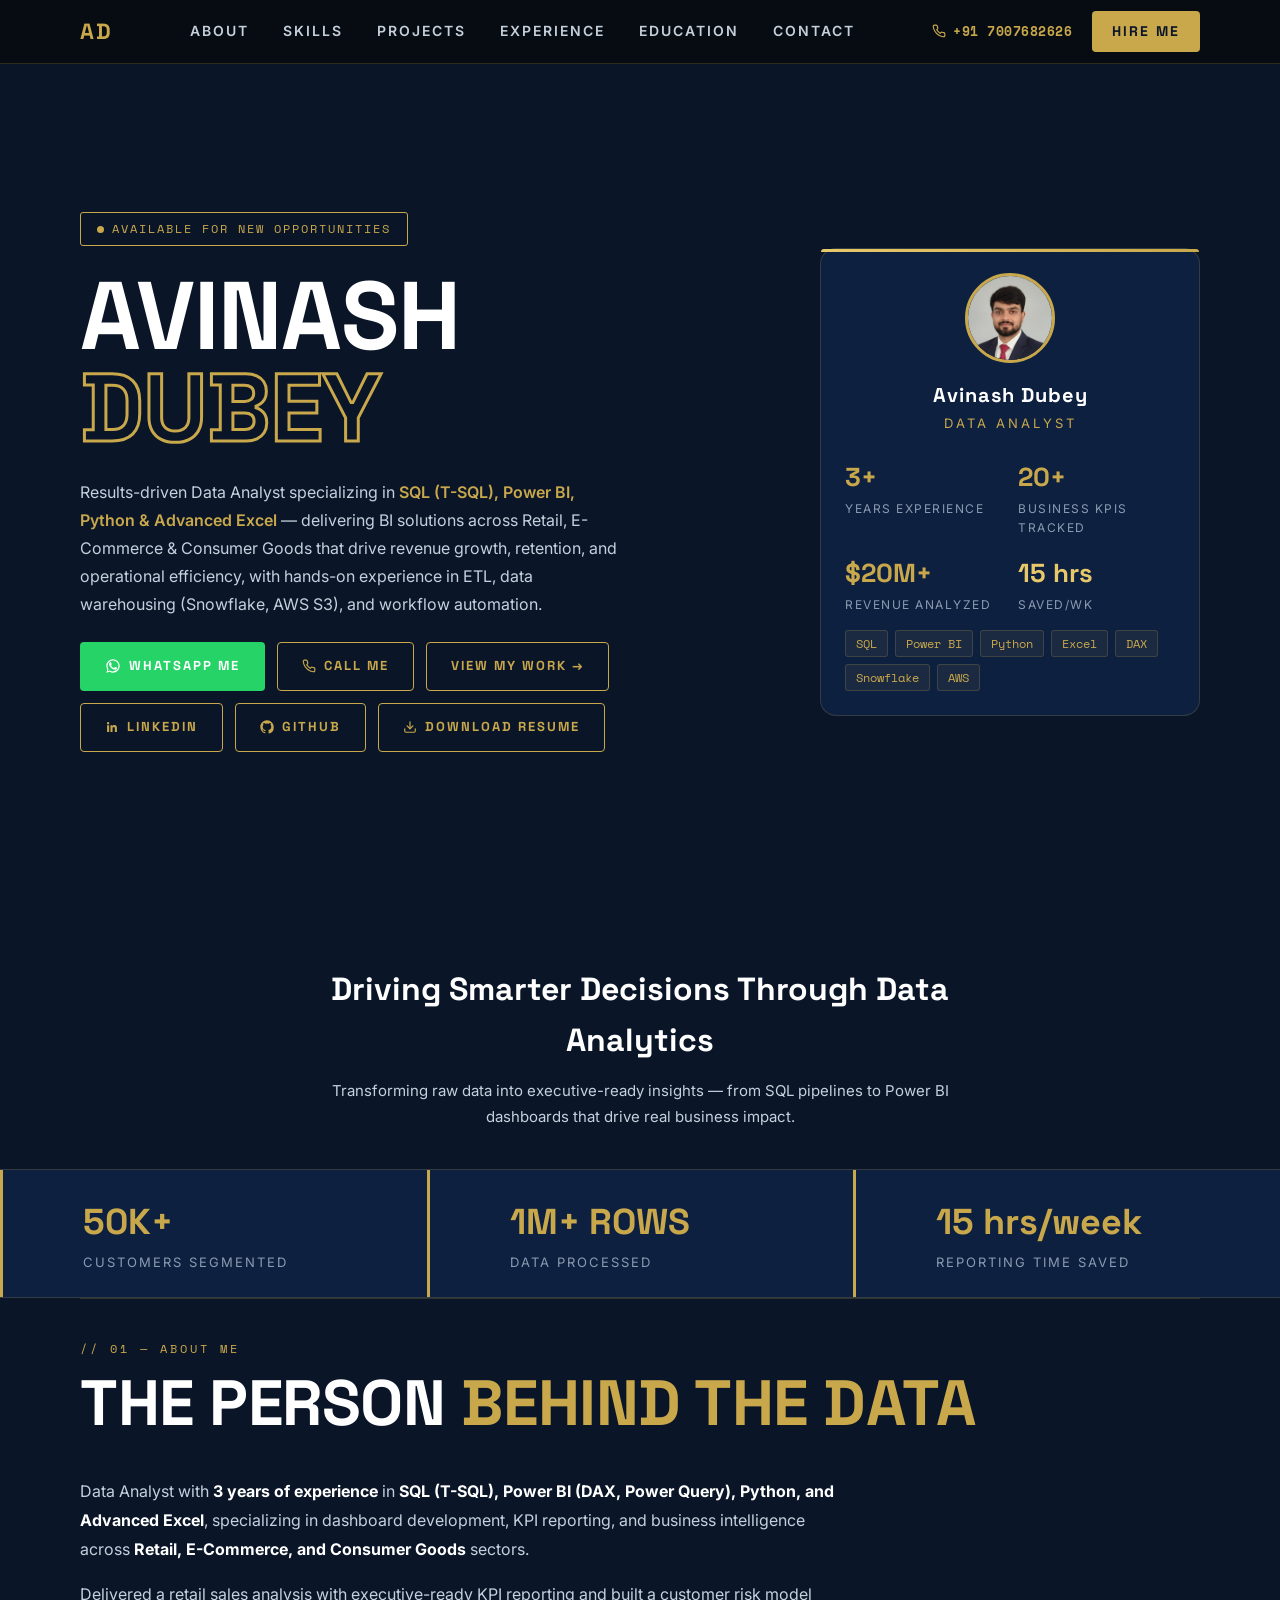
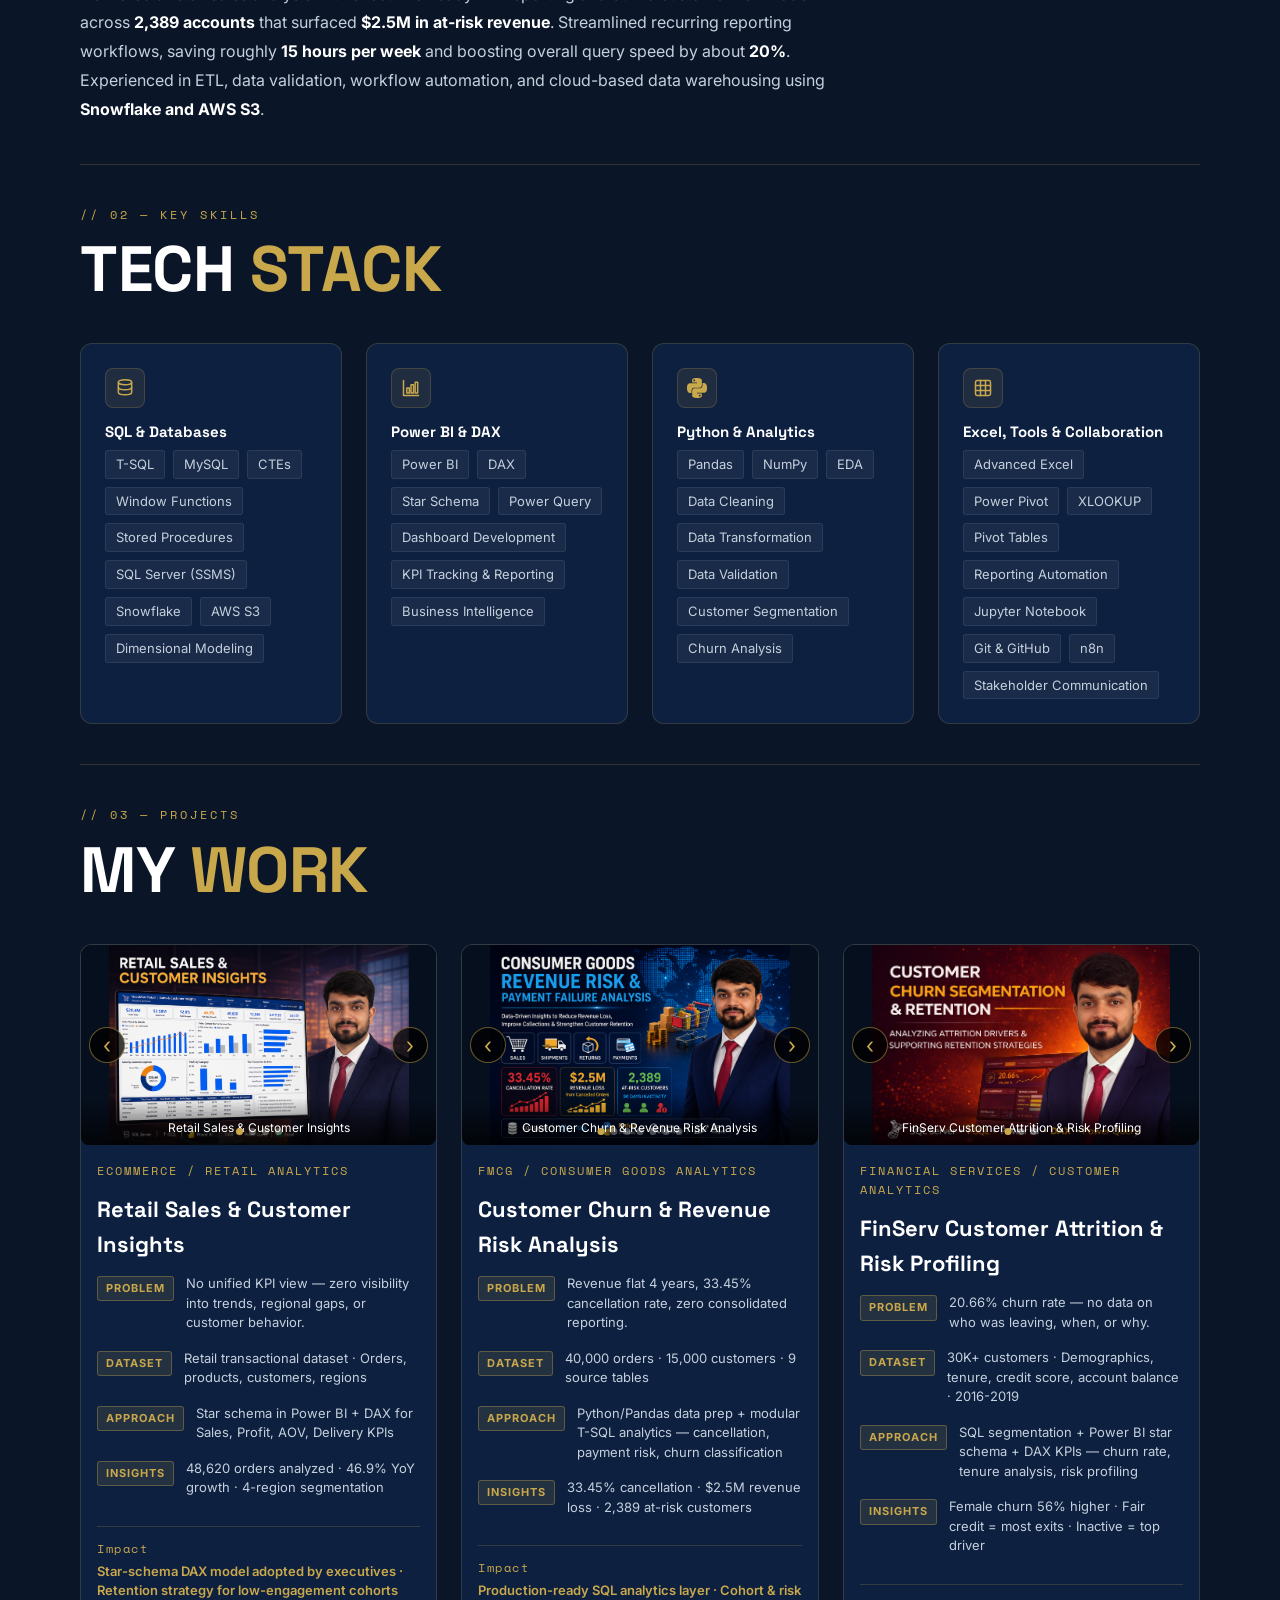
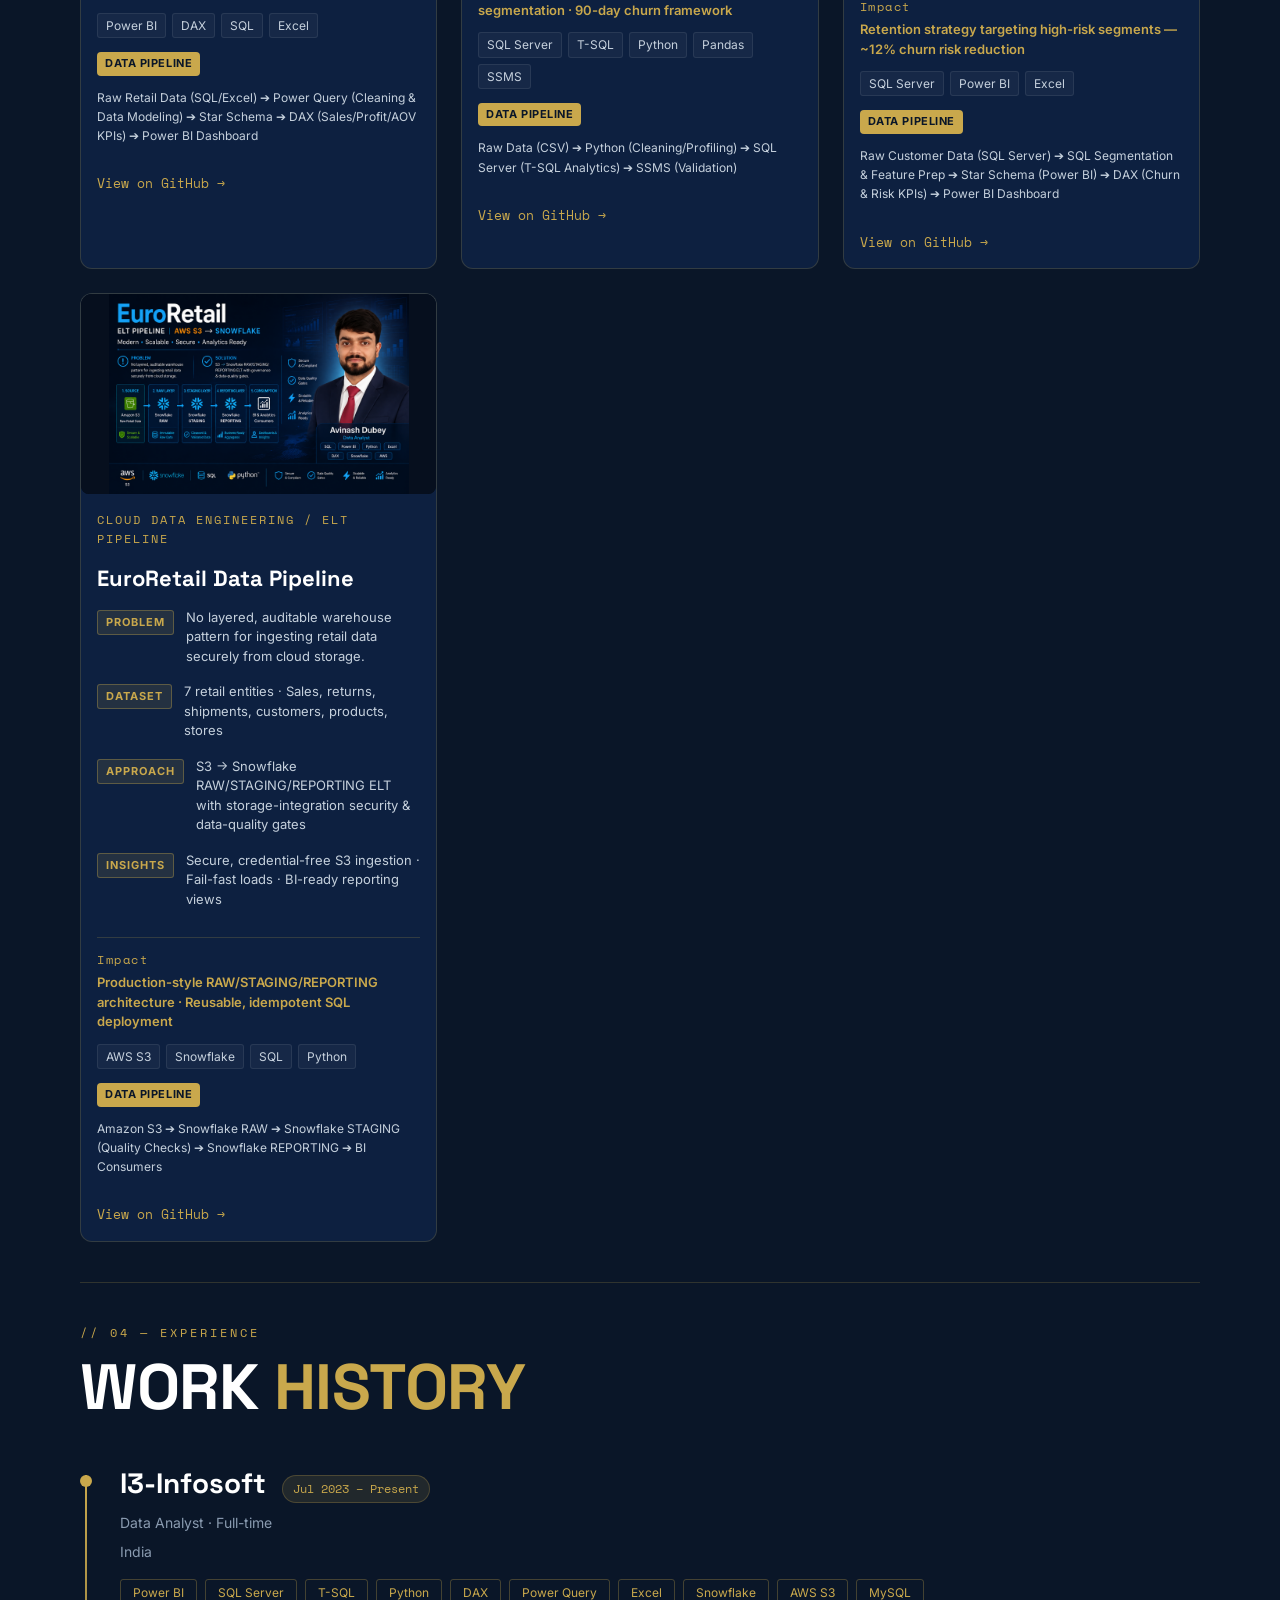
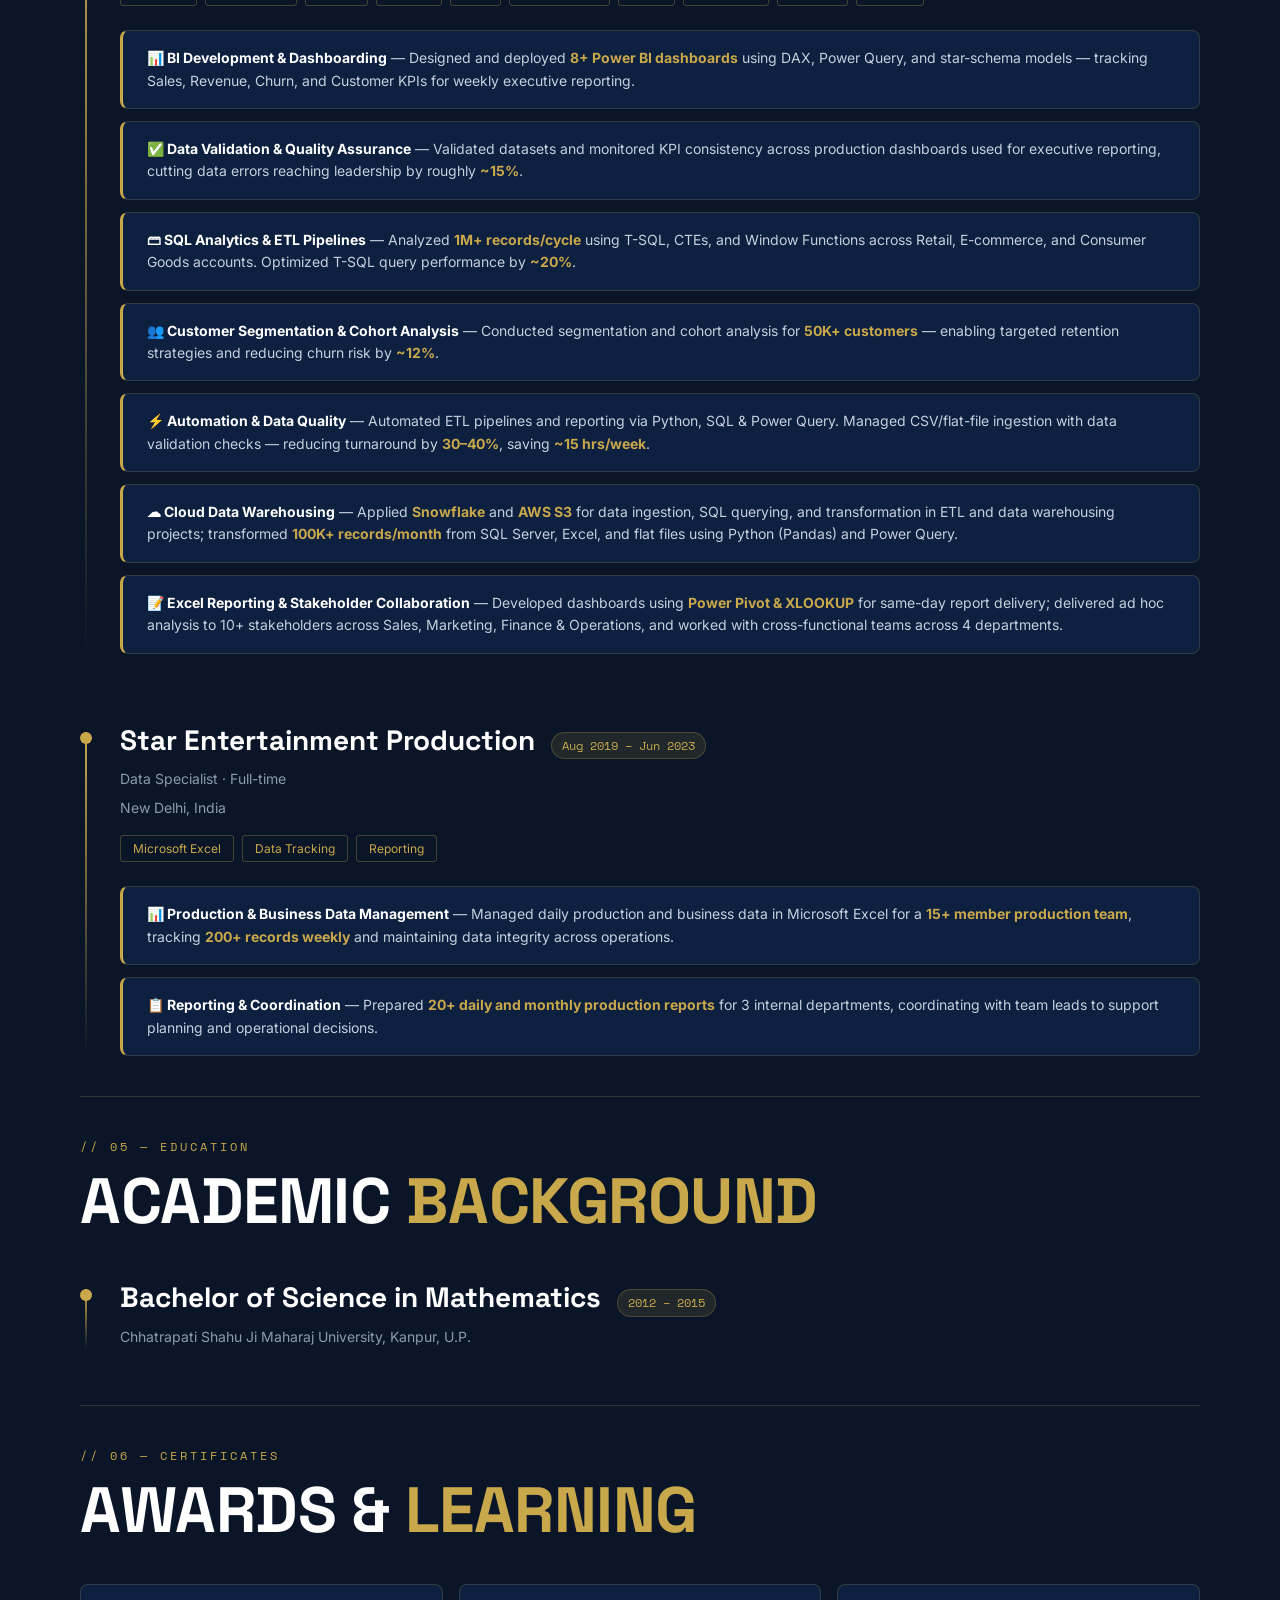
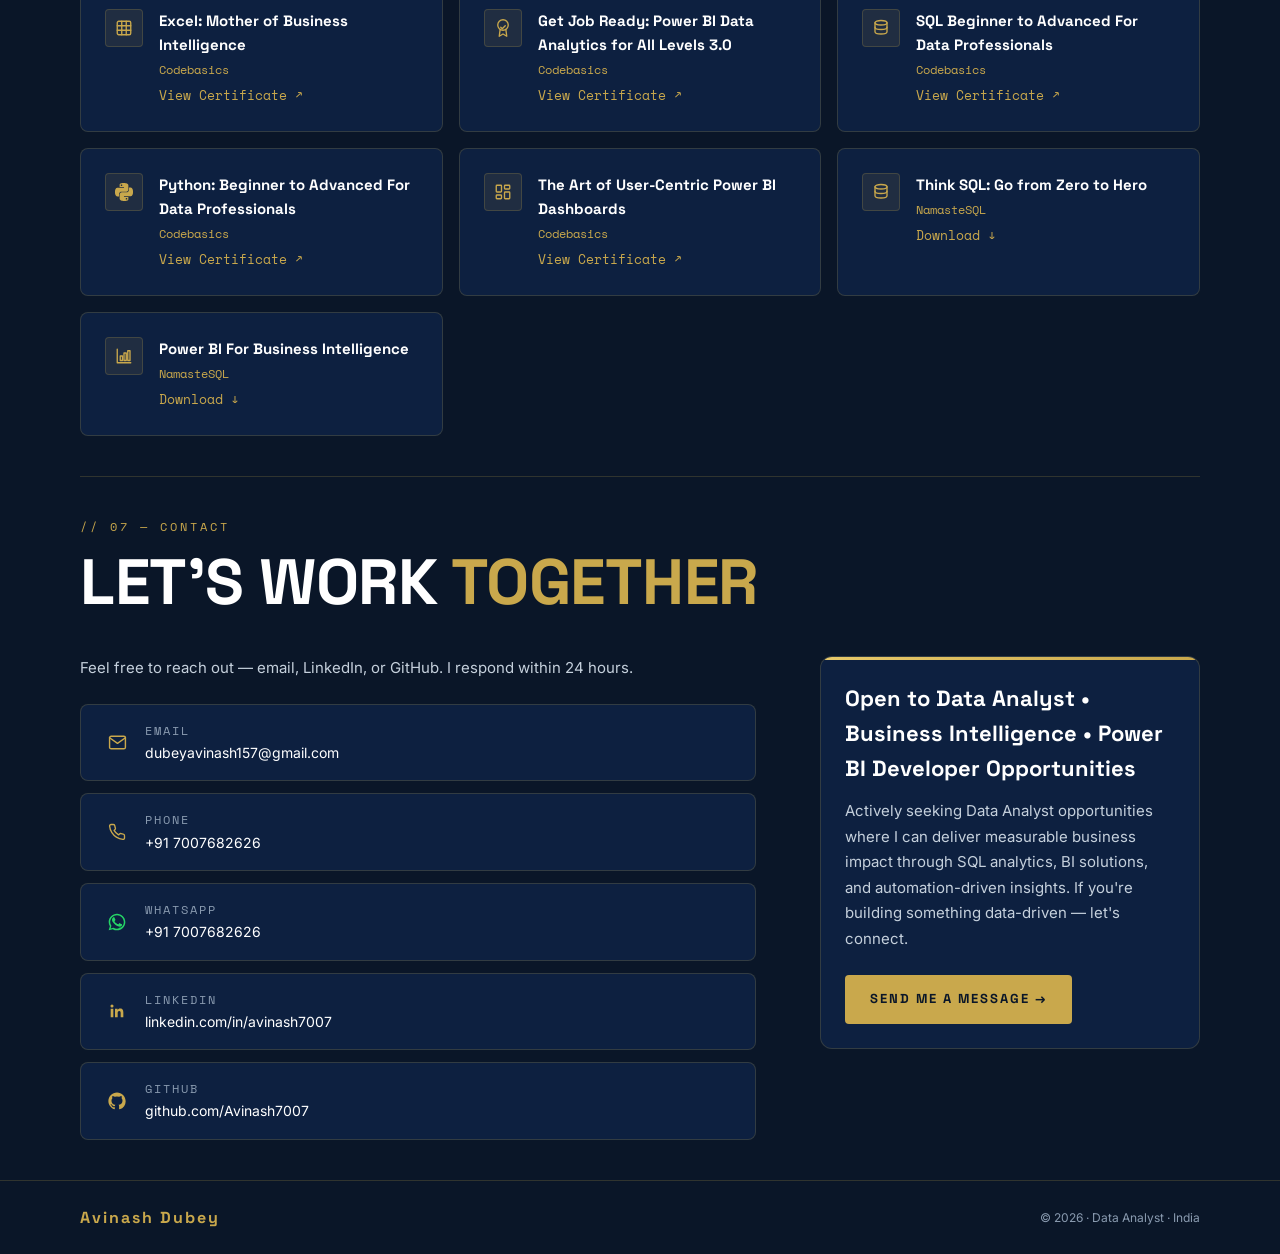
==== index.html @ a6de0f91 "Replace portfolio with new design" ====
<!DOCTYPE html>
<html lang="en">
<head>
<meta charset="UTF-8"/>
<meta name="viewport" content="width=device-width,initial-scale=1"/>
<title>Avinash Dubey - Data Analyst | SQL, Power BI, Python | India</title>
<meta name="description" content="Avinash Dubey is a Data Analyst with 3+ years of experience in SQL, Power BI, DAX, Python and Excel. Based in India. Available for new opportunities."/>
<meta name="keywords" content="Data Analyst, SQL, Power BI, DAX, T-SQL, Python, Excel, Business Intelligence, Dashboard, Analytics, India, Avinash Dubey, data analyst india"/>
<meta name="author" content="Avinash Dubey"/>
<meta name="robots" content="index, follow"/>
<meta name="theme-color" content="#0a1628"/>
<meta property="og:title" content="Avinash Dubey - Data Analyst | SQL &amp; Power BI"/>
<meta property="og:description" content="Data Analyst with 3+ years of experience. Specialized in SQL analytics, Power BI dashboards, and BI automation. Based in NCR, India."/>
<meta property="og:type" content="website"/>
<meta property="og:url" content="https://avinash7007.github.io/avinash-portfolio/"/>
<meta property="og:image" content="https://avinash7007.github.io/avinash-portfolio/images/avatar.jpg"/>
<meta name="twitter:card" content="summary"/>
<meta name="twitter:title" content="Avinash Dubey - Data Analyst"/>
<meta name="twitter:description" content="Data Analyst with 3+ years of experience in SQL, Power BI, Python. Based in NCR, India."/>
<link rel="canonical" href="https://avinash7007.github.io/avinash-portfolio/"/>

<!-- Google Analytics 4 (Measurement ID: G-155EZNPE5V) -->
<script async src="https://www.googletagmanager.com/gtag/js?id=G-155EZNPE5V"></script>
<script src="js/analytics.js" defer></script>

<link rel="preconnect" href="https://fonts.googleapis.com">
<link rel="preconnect" href="https://fonts.gstatic.com" crossorigin>
<link href="https://fonts.googleapis.com/css2?family=Space+Grotesk:wght@500;600;700&family=Inter:wght@400;500;600;700&family=Space+Mono&display=swap" rel="stylesheet">
<link rel="stylesheet" href="css/style.css">

<!-- Structured data for search engines -->
<script type="application/ld+json">
{
  "@context": "https://schema.org",
  "@type": "Person",
  "name": "Avinash Dubey",
  "jobTitle": "Data Analyst",
  "url": "https://avinash7007.github.io/avinash-portfolio/",
  "sameAs": [
    "https://linkedin.com/in/avinash7007",
    "https://github.com/Avinash7007"
  ],
  "knowsAbout": ["SQL", "Power BI", "DAX", "Python", "Excel", "Snowflake", "AWS S3"]
}
</script>
</head>
<body>

<a class="skip-link" href="#main">Skip to content</a>

<nav id="topnav">
  <a class="logo" href="#hero" aria-label="Avinash Dubey — back to top">AD</a>
  <ul class="nav-links" id="navLinksBox">
    <li><a href="#about" data-nav="about">About</a></li>
    <li><a href="#skills" data-nav="skills">Skills</a></li>
    <li><a href="#projects" data-nav="projects">Projects</a></li>
    <li><a href="#experience" data-nav="experience">Experience</a></li>
    <li><a href="#education" data-nav="education">Education</a></li>
    <li><a href="#contact" data-nav="contact">Contact</a></li>
  </ul>
  <div class="nav-right">
    <a href="tel:+917007682626" class="nav-call"><svg viewBox="0 0 24 24" width="14" height="14" fill="none" stroke="currentColor" stroke-width="2" stroke-linecap="round" stroke-linejoin="round" aria-hidden="true"><path d="M22 16.92v3a2 2 0 0 1-2.18 2 19.79 19.79 0 0 1-8.63-3.07 19.5 19.5 0 0 1-6-6 19.79 19.79 0 0 1-3.07-8.67A2 2 0 0 1 4.11 2h3a2 2 0 0 1 2 1.72c.127.96.361 1.903.7 2.81a2 2 0 0 1-.45 2.11L8.09 9.91a16 16 0 0 0 6 6l1.27-1.27a2 2 0 0 1 2.11-.45c.907.339 1.85.573 2.81.7A2 2 0 0 1 22 16.92z"/></svg> +91 7007682626</a>
    <a href="#contact" class="hire" data-nav="contact">Hire Me</a>
    <button type="button" class="nav-toggle" id="navToggle" aria-label="Toggle menu" aria-expanded="false" aria-controls="navLinksBox">
      <span></span><span></span><span></span>
    </button>
  </div>
</nav>

<div class="float-actions" id="floatActions">
  <a href="https://wa.me/917007682626?text=Hi%20Avinash%2C%20I%20came%20across%20your%20portfolio%20and%20would%20like%20to%20connect." target="_blank" rel="noopener noreferrer" class="float-btn float-wa" aria-label="Message Avinash on WhatsApp">
    <span class="float-ring" aria-hidden="true"></span>
    <span class="float-btn-icon" aria-hidden="true"><svg viewBox="0 0 24 24" width="26" height="26" fill="#fff"><path d="M17.472 14.382c-.297-.149-1.758-.867-2.03-.967-.273-.099-.471-.148-.67.15-.197.297-.767.966-.94 1.164-.173.199-.347.223-.644.075-.297-.15-1.255-.463-2.39-1.475-.883-.788-1.48-1.761-1.653-2.059-.173-.297-.018-.458.13-.606.134-.133.298-.347.446-.52.149-.174.198-.298.298-.497.099-.198.05-.371-.025-.52-.075-.149-.669-1.612-.916-2.207-.242-.579-.487-.5-.669-.51-.173-.008-.371-.01-.57-.01-.198 0-.52.074-.792.372-.272.297-1.04 1.016-1.04 2.479 0 1.462 1.065 2.875 1.213 3.074.149.198 2.096 3.2 5.077 4.487.709.306 1.262.489 1.694.625.712.227 1.36.195 1.871.118.571-.085 1.758-.719 2.006-1.413.248-.694.248-1.289.173-1.413-.074-.124-.272-.198-.57-.347z"/><path d="M12.001 2C6.478 2 2 6.478 2 12c0 1.9.529 3.68 1.446 5.198L2 22l4.906-1.428A9.955 9.955 0 0012.001 22C17.523 22 22 17.522 22 12S17.523 2 12.001 2zm5.657 15.657A8.28 8.28 0 0112 20.16a8.28 8.28 0 01-4.206-1.147l-.301-.179-3.129.911.919-3.106-.196-.319A8.27 8.27 0 013.84 12c0-4.507 3.654-8.16 8.161-8.16 4.507 0 8.161 3.653 8.161 8.16 0 4.508-3.654 8.161-8.161 8.161z"/></svg></span>
    <span class="float-tip">WhatsApp Me</span>
  </a>
  <a href="tel:+917007682626" class="float-btn float-call2" aria-label="Call Avinash">
    <span class="float-btn-icon" aria-hidden="true"><svg viewBox="0 0 24 24" width="19" height="19" fill="none" stroke="currentColor" stroke-width="2" stroke-linecap="round" stroke-linejoin="round"><path d="M22 16.92v3a2 2 0 0 1-2.18 2 19.79 19.79 0 0 1-8.63-3.07 19.5 19.5 0 0 1-6-6 19.79 19.79 0 0 1-3.07-8.67A2 2 0 0 1 4.11 2h3a2 2 0 0 1 2 1.72c.127.96.361 1.903.7 2.81a2 2 0 0 1-.45 2.11L8.09 9.91a16 16 0 0 0 6 6l1.27-1.27a2 2 0 0 1 2.11-.45c.907.339 1.85.573 2.81.7A2 2 0 0 1 22 16.92z"/></svg></span>
    <span class="float-tip">Call Me</span>
  </a>
</div>

<main id="main">

<section id="hero">
<div class="hero-inner">
  <div>
    <div class="hero-badge">Available for New Opportunities</div>
    <h1 class="hero-name">AVINASH<span class="outline">DUBEY</span></h1>
    <p class="hero-tagline">
      Results-driven Data Analyst specializing in <span class="accent">SQL (T-SQL), Power BI, Python &amp; Advanced Excel</span> — delivering BI solutions across Retail, E-Commerce &amp; Consumer Goods that drive revenue growth, retention, and operational efficiency, with hands-on experience in ETL, data warehousing (Snowflake, AWS S3), and workflow automation.
    </p>
    <div class="hero-btns">
      <a href="https://wa.me/917007682626?text=Hi%20Avinash%2C%20I%20came%20across%20your%20portfolio%20and%20would%20like%20to%20connect." target="_blank" rel="noopener noreferrer" class="btn-wa"><svg viewBox="0 0 24 24" width="16" height="16" fill="currentColor" aria-hidden="true"><path d="M17.472 14.382c-.297-.149-1.758-.867-2.03-.967-.273-.099-.471-.148-.67.15-.197.297-.767.966-.94 1.164-.173.199-.347.223-.644.075-.297-.15-1.255-.463-2.39-1.475-.883-.788-1.48-1.761-1.653-2.059-.173-.297-.018-.458.13-.606.134-.133.298-.347.446-.52.149-.174.198-.298.298-.497.099-.198.05-.371-.025-.52-.075-.149-.669-1.612-.916-2.207-.242-.579-.487-.5-.669-.51-.173-.008-.371-.01-.57-.01-.198 0-.52.074-.792.372-.272.297-1.04 1.016-1.04 2.479 0 1.462 1.065 2.875 1.213 3.074.149.198 2.096 3.2 5.077 4.487.709.306 1.262.489 1.694.625.712.227 1.36.195 1.871.118.571-.085 1.758-.719 2.006-1.413.248-.694.248-1.289.173-1.413-.074-.124-.272-.198-.57-.347z"/><path d="M12.001 2C6.478 2 2 6.478 2 12c0 1.9.529 3.68 1.446 5.198L2 22l4.906-1.428A9.955 9.955 0 0012.001 22C17.523 22 22 17.522 22 12S17.523 2 12.001 2zm5.657 15.657A8.28 8.28 0 0112 20.16a8.28 8.28 0 01-4.206-1.147l-.301-.179-3.129.911.919-3.106-.196-.319A8.27 8.27 0 013.84 12c0-4.507 3.654-8.16 8.161-8.16 4.507 0 8.161 3.653 8.161 8.16 0 4.508-3.654 8.161-8.161 8.161z"/></svg> WhatsApp Me</a>
      <a href="tel:+917007682626" class="btn-o"><svg viewBox="0 0 24 24" width="14" height="14" fill="none" stroke="currentColor" stroke-width="2" stroke-linecap="round" stroke-linejoin="round" aria-hidden="true"><path d="M22 16.92v3a2 2 0 0 1-2.18 2 19.79 19.79 0 0 1-8.63-3.07 19.5 19.5 0 0 1-6-6 19.79 19.79 0 0 1-3.07-8.67A2 2 0 0 1 4.11 2h3a2 2 0 0 1 2 1.72c.127.96.361 1.903.7 2.81a2 2 0 0 1-.45 2.11L8.09 9.91a16 16 0 0 0 6 6l1.27-1.27a2 2 0 0 1 2.11-.45c.907.339 1.85.573 2.81.7A2 2 0 0 1 22 16.92z"/></svg> Call Me</a>
      <a href="#projects" class="btn-o" data-nav="projects">View My Work &#8594;</a>
      <a href="https://linkedin.com/in/avinash7007" target="_blank" rel="noopener noreferrer" class="btn-o"><svg viewBox="0 0 24 24" width="14" height="14" fill="currentColor" aria-hidden="true"><path d="M20.447 20.452h-3.554v-5.569c0-1.328-.027-3.037-1.852-3.037-1.853 0-2.136 1.445-2.136 2.939v5.667H9.351V9h3.414v1.561h.046c.477-.9 1.637-1.85 3.37-1.85 3.601 0 4.267 2.37 4.267 5.455v6.286zM5.337 7.433a2.062 2.062 0 1 1 0-4.125 2.062 2.062 0 0 1 0 4.125zM7.114 20.452H3.558V9h3.556v11.452z"/></svg> LinkedIn</a>
      <a href="https://github.com/Avinash7007" target="_blank" rel="noopener noreferrer" class="btn-o"><svg viewBox="0 0 24 24" width="14" height="14" fill="currentColor" aria-hidden="true"><path d="M12 .5C5.73.5.5 5.73.5 12c0 5.08 3.29 9.39 7.86 10.91.57.1.78-.25.78-.55 0-.27-.01-1.16-.02-2.11-3.2.7-3.88-1.36-3.88-1.36-.53-1.34-1.29-1.7-1.29-1.7-1.05-.72.08-.7.08-.7 1.17.08 1.78 1.2 1.78 1.2 1.03 1.77 2.7 1.26 3.36.96.1-.75.4-1.26.73-1.55-2.55-.29-5.24-1.28-5.24-5.68 0-1.25.45-2.28 1.19-3.08-.12-.29-.52-1.46.11-3.05 0 0 .96-.31 3.15 1.18a10.9 10.9 0 0 1 5.74 0c2.19-1.49 3.15-1.18 3.15-1.18.63 1.59.23 2.76.11 3.05.74.8 1.19 1.83 1.19 3.08 0 4.41-2.7 5.38-5.26 5.67.41.36.78 1.06.78 2.14 0 1.55-.01 2.79-.01 3.17 0 .3.2.66.79.55A10.51 10.51 0 0 0 23.5 12c0-6.27-5.23-11.5-11.5-11.5z"/></svg> GitHub</a>
      <!--
        RESUME UPDATE WORKFLOW:
        To update: replace /resume/Avinash_Dubey_Data_Analyst_Resume.pdf
        with a new PDF export (keep the same filename, or update the href
        + download attribute below to match a new filename).
      -->
      <a href="resume/Avinash_Dubey_Data_Analyst_Resume.pdf" download="Avinash_Dubey_Data_Analyst_Resume.pdf" class="btn-o"><svg viewBox="0 0 24 24" width="14" height="14" fill="none" stroke="currentColor" stroke-width="2" stroke-linecap="round" stroke-linejoin="round" aria-hidden="true"><path d="M21 15v4a2 2 0 0 1-2 2H5a2 2 0 0 1-2-2v-4"/><polyline points="7 10 12 15 17 10"/><line x1="12" y1="15" x2="12" y2="3"/></svg> Download Resume</a>
    </div>
  </div>
  <div class="hero-card">
    <img loading="lazy" src="images/avatar.jpg" alt="Portrait of Avinash Dubey" class="hero-avatar" width="90" height="90">
    <div class="hero-card-name">Avinash Dubey</div>
    <div class="hero-card-role">Data Analyst</div>
    <div class="hero-stats">
      <div><div class="stat-val">3+</div><div class="stat-lbl">Years Experience</div></div>
      <div><div class="stat-val">20+</div><div class="stat-lbl">Business KPIs Tracked</div></div>
      <div><div class="stat-val">$20M+</div><div class="stat-lbl">Revenue Analyzed</div></div>
      <div><div class="stat-val pur">15 hrs</div><div class="stat-lbl">Saved/Wk</div></div>
    </div>
    <div class="hero-tags">
      <span class="htag">SQL</span><span class="htag">Power BI</span><span class="htag">Python</span><span class="htag">Excel</span><span class="htag">DAX</span><span class="htag">Snowflake</span><span class="htag">AWS</span>
    </div>
  </div>
</div>
</section>

<div class="stats-tagline">
  <p class="stl-title">Driving Smarter Decisions Through Data Analytics</p>
  <p class="stl-sub">Transforming raw data into executive-ready insights — from SQL pipelines to Power BI dashboards that drive real business impact.</p>
</div>
<div class="stats-bar">
  <div class="sbi"><div class="sbv">50K+</div><div class="sbl">Customers Segmented</div></div>
  <div class="sbi"><div class="sbv">1M+ ROWS</div><div class="sbl">Data Processed</div></div>
  <div class="sbi"><div class="sbv">15 hrs/week</div><div class="sbl">Reporting Time Saved</div></div>
</div>
<hr class="divider">

<section class="wrap" id="about" aria-labelledby="about-title">
  <div class="sec-label">// 01 — About Me</div>
  <h2 class="sec-title" id="about-title">THE PERSON <span>BEHIND THE DATA</span></h2>
  <div class="about-grid">
    <div class="about-text">
      <p>Data Analyst with <strong>3 years of experience</strong> in <strong>SQL (T-SQL), Power BI (DAX, Power Query), Python, and Advanced Excel</strong>, specializing in dashboard development, KPI reporting, and business intelligence across <strong>Retail, E-Commerce, and Consumer Goods</strong> sectors.</p>
      <p>Delivered a retail sales analysis with executive-ready KPI reporting and built a customer risk model across <strong>2,389 accounts</strong> that surfaced <strong>$2.5M in at-risk revenue</strong>. Streamlined recurring reporting workflows, saving roughly <strong>15 hours per week</strong> and boosting overall query speed by about <strong>20%</strong>. Experienced in ETL, data validation, workflow automation, and cloud-based data warehousing using <strong>Snowflake and AWS S3</strong>.</p>
    </div>
  </div>
</section>
<hr class="divider">

<section class="wrap" id="skills" aria-labelledby="skills-title">
  <div class="sec-label">// 02 — Key Skills</div>
  <h2 class="sec-title" id="skills-title">TECH <span>STACK</span></h2>
  <div class="skills-grid">
    <div class="sk"><div class="sk-icon" aria-hidden="true"><svg viewBox="0 0 24 24" width="20" height="20" fill="none" stroke="currentColor" stroke-width="1.8" stroke-linecap="round" stroke-linejoin="round"><ellipse cx="12" cy="5" rx="8" ry="3"/><path d="M4 5v6c0 1.66 3.58 3 8 3s8-1.34 8-3V5"/><path d="M4 11v6c0 1.66 3.58 3 8 3s8-1.34 8-3v-6"/></svg></div><div class="sk-name">SQL &amp; Databases</div><div class="sk-tags"><span class="sk-tag">T-SQL</span><span class="sk-tag">MySQL</span><span class="sk-tag">CTEs</span><span class="sk-tag">Window Functions</span><span class="sk-tag">Stored Procedures</span><span class="sk-tag">SQL Server (SSMS)</span><span class="sk-tag">Snowflake</span><span class="sk-tag">AWS S3</span><span class="sk-tag">Dimensional Modeling</span></div></div>
    <div class="sk"><div class="sk-icon" aria-hidden="true"><svg viewBox="0 0 24 24" width="20" height="20" fill="none" stroke="currentColor" stroke-width="1.8" stroke-linecap="round" stroke-linejoin="round"><path d="M3 3v18h18"/><rect x="7" y="12" width="3" height="6"/><rect x="12" y="8" width="3" height="10"/><rect x="17" y="5" width="3" height="13"/></svg></div><div class="sk-name">Power BI &amp; DAX</div><div class="sk-tags"><span class="sk-tag">Power BI</span><span class="sk-tag">DAX</span><span class="sk-tag">Star Schema</span><span class="sk-tag">Power Query</span><span class="sk-tag">Dashboard Development</span><span class="sk-tag">KPI Tracking &amp; Reporting</span><span class="sk-tag">Business Intelligence</span></div></div>
    <div class="sk"><div class="sk-icon" aria-hidden="true"><svg viewBox="0 0 24 24" width="20" height="20" fill="currentColor"><path d="M14.25.18l.9.2.73.26.59.3.45.32.34.34.25.34.16.33.1.3.04.26.02.2-.01.13V8.5l-.05.63-.13.55-.21.46-.26.38-.3.31-.33.25-.35.19-.35.14-.33.1-.3.07-.26.04-.21.02H8.77l-.69.05-.59.14-.5.22-.41.27-.33.32-.27.35-.2.36-.15.37-.1.35-.07.32-.04.27-.02.21v3.06H3.17l-.21-.03-.28-.07-.32-.12-.35-.18-.36-.26-.36-.36-.35-.46-.32-.59-.28-.73-.21-.88-.14-1.05-.05-1.23.06-1.22.16-1.04.24-.87.32-.71.36-.57.4-.44.42-.33.42-.24.4-.16.36-.1.32-.05.24-.01h.16l.06.01h8.16v-.83H6.18l-.01-2.75-.02-.37.05-.34.11-.31.17-.28.25-.26.31-.23.38-.2.44-.18.51-.15.58-.12.64-.1.71-.06.77-.04.84-.02 1.27.05zm-6.3 1.98l-.23.33-.08.41.08.41.23.34.33.22.41.09.41-.09.33-.22.23-.34.08-.41-.08-.41-.23-.33-.33-.22-.41-.09-.41.09zm13.09 3.95l.28.06.32.12.35.18.36.27.36.35.35.47.32.59.28.73.21.88.14 1.04.05 1.23-.06 1.23-.16 1.04-.24.86-.32.71-.36.57-.4.45-.42.33-.42.24-.4.16-.36.09-.32.05-.24.02-.16-.01h-8.22v.82h5.84l.01 2.76.02.37-.05.34-.11.31-.17.29-.25.25-.31.24-.38.2-.44.17-.51.15-.58.13-.64.09-.71.07-.77.04-.84.01-1.27-.04-1.07-.14-.9-.2-.73-.25-.59-.3-.45-.33-.34-.34-.25-.34-.16-.33-.1-.3-.04-.25-.02-.2.01-.13v-5.34l.05-.64.13-.54.21-.46.26-.38.3-.32.33-.24.35-.2.35-.14.33-.1.3-.06.26-.04.21-.02.13-.01h5.84l.69-.05.59-.14.5-.21.41-.28.33-.32.27-.35.2-.36.15-.36.1-.35.07-.32.04-.28.02-.21V6.07h2.09l.14.01zm-6.47 14.25l-.23.33-.08.41.08.41.23.33.33.23.41.08.41-.08.33-.23.23-.33.08-.41-.08-.41-.23-.33-.33-.23-.41-.08-.41.08z"/></svg></div><div class="sk-name">Python &amp; Analytics</div><div class="sk-tags"><span class="sk-tag">Pandas</span><span class="sk-tag">NumPy</span><span class="sk-tag">EDA</span><span class="sk-tag">Data Cleaning</span><span class="sk-tag">Data Transformation</span><span class="sk-tag">Data Validation</span><span class="sk-tag">Customer Segmentation</span><span class="sk-tag">Churn Analysis</span></div></div>
    <div class="sk"><div class="sk-icon" aria-hidden="true"><svg viewBox="0 0 24 24" width="20" height="20" fill="none" stroke="currentColor" stroke-width="1.8" stroke-linecap="round" stroke-linejoin="round"><rect x="3" y="3" width="18" height="18" rx="2"/><path d="M3 9h18M3 15h18M9 3v18M15 3v18"/></svg></div><div class="sk-name">Excel, Tools &amp; Collaboration</div><div class="sk-tags"><span class="sk-tag">Advanced Excel</span><span class="sk-tag">Power Pivot</span><span class="sk-tag">XLOOKUP</span><span class="sk-tag">Pivot Tables</span><span class="sk-tag">Reporting Automation</span><span class="sk-tag">Jupyter Notebook</span><span class="sk-tag">Git &amp; GitHub</span><span class="sk-tag">n8n</span><span class="sk-tag">Stakeholder Communication</span></div></div>
  </div>
</section>
<hr class="divider">

<section class="wrap" id="projects" aria-labelledby="projects-title">
  <div class="sec-label">// 03 — Projects</div>
  <h2 class="sec-title" id="projects-title">MY <span>WORK</span></h2>
  <div class="proj-grid">

    <article class="proj">
      <div class="slider-wrap">
        <div class="slides-container">
          <div class="slide-item active"><img class="fit-contain" src="images/project-retail-sales/banner.png" alt="Retail Sales &amp; Customer Insights — overview" loading="lazy"><div class="slide-label">Retail Sales & Customer Insights</div></div>
          <div class="slide-item"><img src="images/project-retail-sales/sales-profit-analysis.png" alt="Sales and profit analysis dashboard" loading="lazy"><div class="slide-label">Sales & Profit Analysis</div></div>
          <div class="slide-item"><img src="images/project-retail-sales/customer-insights-analysis.png" alt="Customer insights analysis dashboard" loading="lazy"><div class="slide-label">Customer Insights Analysis</div></div>
          <div class="slide-item"><img src="images/project-retail-sales/regional-product-performance.png" alt="Regional and product performance dashboard" loading="lazy"><div class="slide-label">Regional & Product Performance</div></div>
        </div>
        <button type="button" class="sl-prev sl-btn" data-sid="1" aria-label="Previous screenshot">&#8249;</button>
        <button type="button" class="sl-next sl-btn" data-sid="1" aria-label="Next screenshot">&#8250;</button>
        <div class="sl-dots" id="dots1"></div>
      </div>
      <div class="proj-type">Ecommerce / Retail Analytics</div>
      <div class="proj-body">
        <h3 class="proj-name">Retail Sales &amp; Customer Insights</h3>
        <div class="proj-row"><span class="pb pb-p">Problem</span><span class="proj-rt">No unified KPI view — zero visibility into trends, regional gaps, or customer behavior.</span></div>
        <div class="proj-row"><span class="pb pb-d">Dataset</span><span class="proj-rt">Retail transactional dataset &middot; Orders, products, customers, regions</span></div>
        <div class="proj-row"><span class="pb pb-a">Approach</span><span class="proj-rt">Star schema in Power BI + DAX for Sales, Profit, AOV, Delivery KPIs</span></div>
        <div class="proj-row"><span class="pb pb-i">Insights</span><span class="proj-rt">48,620 orders analyzed &middot; 46.9% YoY growth &middot; 4-region segmentation</span></div>
        <div class="proj-imp"><div class="imp-lbl">Impact</div><div class="imp-txt">Star-schema DAX model adopted by executives · Retention strategy for low-engagement cohorts</div></div>
        <div class="proj-tools"><span class="ttag">Power BI</span><span class="ttag">DAX</span><span class="ttag">SQL</span><span class="ttag">Excel</span></div>
        <div class="proj-pipeline"><span class="pipe-lbl">Data Pipeline</span><span class="pipe-flow">Raw Retail Data (SQL/Excel) ➔ Power Query (Cleaning &amp; Data Modeling) ➔ Star Schema ➔ DAX (Sales/Profit/AOV KPIs) ➔ Power BI Dashboard</span></div>
        <a href="https://github.com/Avinash7007/Retail-Sales-and-Customer-Insights" target="_blank" rel="noopener noreferrer" class="proj-link">View on GitHub &#8594;</a>
      </div>
    </article>

    <article class="proj">
      <div class="slider-wrap">
        <div class="slides-container">
          <div class="slide-item active"><img class="fit-contain" src="images/project-churn-risk/banner.png" alt="Customer Churn &amp; Revenue Risk Analysis — overview" loading="lazy"><div class="slide-label">Customer Churn & Revenue Risk Analysis</div></div>
          <div class="slide-item"><img src="images/project-churn-risk/data-loading-profiling.png" alt="Python data loading and profiling" loading="lazy"><div class="slide-label">Data Loading & Profiling</div></div>
          <div class="slide-item"><img src="images/project-churn-risk/data-cleaning-standardization.png" alt="Python data cleaning and standardization" loading="lazy"><div class="slide-label">Data Cleaning & Standardization</div></div>
          <div class="slide-item"><img src="images/project-churn-risk/total-orders.png" alt="Total orders analysis" loading="lazy"><div class="slide-label">Total Orders</div></div>
          <div class="slide-item"><img src="images/project-churn-risk/cancelled-orders.png" alt="Cancelled orders analysis" loading="lazy"><div class="slide-label">Cancelled Orders</div></div>
          <div class="slide-item"><img src="images/project-churn-risk/cancellation-rate.png" alt="Cancellation rate analysis" loading="lazy"><div class="slide-label">Cancellation Rate</div></div>
          <div class="slide-item"><img src="images/project-churn-risk/revenue-loss.png" alt="Revenue loss from cancellations" loading="lazy"><div class="slide-label">Revenue Loss</div></div>
        </div>
        <button type="button" class="sl-prev sl-btn" data-sid="2" aria-label="Previous screenshot">&#8249;</button>
        <button type="button" class="sl-next sl-btn" data-sid="2" aria-label="Next screenshot">&#8250;</button>
        <div class="sl-dots" id="dots2"></div>
      </div>
      <div class="proj-type">FMCG / Consumer Goods Analytics</div>
      <div class="proj-body">
        <h3 class="proj-name">Customer Churn &amp; Revenue Risk Analysis</h3>
        <div class="proj-row"><span class="pb pb-p">Problem</span><span class="proj-rt">Revenue flat 4 years, 33.45% cancellation rate, zero consolidated reporting.</span></div>
        <div class="proj-row"><span class="pb pb-d">Dataset</span><span class="proj-rt">40,000 orders &middot; 15,000 customers &middot; 9 source tables</span></div>
        <div class="proj-row"><span class="pb pb-a">Approach</span><span class="proj-rt">Python/Pandas data prep + modular T-SQL analytics — cancellation, payment risk, churn classification</span></div>
        <div class="proj-row"><span class="pb pb-i">Insights</span><span class="proj-rt">33.45% cancellation &middot; $2.5M revenue loss &middot; 2,389 at-risk customers</span></div>
        <div class="proj-imp"><div class="imp-lbl">Impact</div><div class="imp-txt">Production-ready SQL analytics layer · Cohort &amp; risk segmentation · 90-day churn framework</div></div>
        <div class="proj-tools"><span class="ttag">SQL Server</span><span class="ttag">T-SQL</span><span class="ttag">Python</span><span class="ttag">Pandas</span><span class="ttag">SSMS</span></div>
        <div class="proj-pipeline"><span class="pipe-lbl">Data Pipeline</span><span class="pipe-flow">Raw Data (CSV) ➔ Python (Cleaning/Profiling) ➔ SQL Server (T-SQL Analytics) ➔ SSMS (Validation)</span></div>
        <a href="https://github.com/Avinash7007/Consumer_Goods_Revenue_Risk_and_Payment_Failure_Analysis" target="_blank" rel="noopener noreferrer" class="proj-link">View on GitHub &#8594;</a>
      </div>
    </article>

    <article class="proj">
      <div class="slider-wrap">
        <div class="slides-container">
          <div class="slide-item active"><img class="fit-contain" src="images/project-finserv/banner.jpg" alt="FinServ Customer Attrition &amp; Risk Profiling — overview" loading="lazy"><div class="slide-label">FinServ Customer Attrition & Risk Profiling</div></div>
          <div class="slide-item"><img src="images/project-finserv/churn-analysis-dashboard.png" alt="Churn analysis dashboard" loading="lazy"><div class="slide-label">Churn Analysis Dashboard</div></div>
          <div class="slide-item"><img src="images/project-finserv/data-model-star-schema.png" alt="Star schema data model diagram" loading="lazy"><div class="slide-label">Data Model - Star Schema</div></div>
        </div>
        <button type="button" class="sl-prev sl-btn" data-sid="3" aria-label="Previous screenshot">&#8249;</button>
        <button type="button" class="sl-next sl-btn" data-sid="3" aria-label="Next screenshot">&#8250;</button>
        <div class="sl-dots" id="dots3"></div>
      </div>
      <div class="proj-type">Financial Services / Customer Analytics</div>
      <div class="proj-body">
        <h3 class="proj-name">FinServ Customer Attrition &amp; Risk Profiling</h3>
        <div class="proj-row"><span class="pb pb-p">Problem</span><span class="proj-rt">20.66% churn rate — no data on who was leaving, when, or why.</span></div>
        <div class="proj-row"><span class="pb pb-d">Dataset</span><span class="proj-rt">30K+ customers &middot; Demographics, tenure, credit score, account balance &middot; 2016-2019</span></div>
        <div class="proj-row"><span class="pb pb-a">Approach</span><span class="proj-rt">SQL segmentation + Power BI star schema + DAX KPIs — churn rate, tenure analysis, risk profiling</span></div>
        <div class="proj-row"><span class="pb pb-i">Insights</span><span class="proj-rt">Female churn 56% higher &middot; Fair credit = most exits &middot; Inactive = top driver</span></div>
        <div class="proj-imp"><div class="imp-lbl">Impact</div><div class="imp-txt">Retention strategy targeting high-risk segments — ~12% churn risk reduction</div></div>
        <div class="proj-tools"><span class="ttag">SQL Server</span><span class="ttag">Power BI</span><span class="ttag">Excel</span></div>
        <div class="proj-pipeline"><span class="pipe-lbl">Data Pipeline</span><span class="pipe-flow">Raw Customer Data (SQL Server) ➔ SQL Segmentation &amp; Feature Prep ➔ Star Schema (Power BI) ➔ DAX (Churn &amp; Risk KPIs) ➔ Power BI Dashboard</span></div>
        <a href="https://github.com/Avinash7007/Customer_Churn_Segmentation_and_Retention" target="_blank" rel="noopener noreferrer" class="proj-link">View on GitHub &#8594;</a>
      </div>
    </article>

    <article class="proj">
      <div class="slider-wrap">
        <div class="slides-container">
          <div class="slide-item active"><img class="fit-contain" src="images/projects/euro-retail/euro-retail-banner.png" alt="EuroRetail AWS S3 Snowflake ELT pipeline architecture — overview" loading="lazy"></div>
        </div>
        <div class="sl-dots" id="dots4"></div>
      </div>
      <div class="proj-type">Cloud Data Engineering / ELT Pipeline</div>
      <div class="proj-body">
        <h3 class="proj-name">EuroRetail Data Pipeline</h3>
        <div class="proj-row"><span class="pb pb-p">Problem</span><span class="proj-rt">No layered, auditable warehouse pattern for ingesting retail data securely from cloud storage.</span></div>
        <div class="proj-row"><span class="pb pb-d">Dataset</span><span class="proj-rt">7 retail entities &middot; Sales, returns, shipments, customers, products, stores</span></div>
        <div class="proj-row"><span class="pb pb-a">Approach</span><span class="proj-rt">S3 &#8594; Snowflake RAW/STAGING/REPORTING ELT with storage-integration security &amp; data-quality gates</span></div>
        <div class="proj-row"><span class="pb pb-i">Insights</span><span class="proj-rt">Secure, credential-free S3 ingestion &middot; Fail-fast loads &middot; BI-ready reporting views</span></div>
        <div class="proj-imp"><div class="imp-lbl">Impact</div><div class="imp-txt">Production-style RAW/STAGING/REPORTING architecture · Reusable, idempotent SQL deployment</div></div>
        <div class="proj-tools"><span class="ttag">AWS S3</span><span class="ttag">Snowflake</span><span class="ttag">SQL</span><span class="ttag">Python</span></div>
        <div class="proj-pipeline"><span class="pipe-lbl">Data Pipeline</span><span class="pipe-flow">Amazon S3 ➔ Snowflake RAW ➔ Snowflake STAGING (Quality Checks) ➔ Snowflake REPORTING ➔ BI Consumers</span></div>
        <a href="https://github.com/Avinash7007/euroretail-data-pipeline" target="_blank" rel="noopener noreferrer" class="proj-link">View on GitHub &#8594;</a>
      </div>
    </article>

  </div>
</section>
<hr class="divider">

<section class="wrap" id="experience" aria-labelledby="experience-title">
  <div class="sec-label">// 04 — Experience</div>
  <h2 class="sec-title" id="experience-title">WORK <span>HISTORY</span></h2>

  <div class="exp-wrap">
    <div class="exp-dot" aria-hidden="true"></div>
    <div class="exp-hdr"><span class="exp-co">I3-Infosoft</span><span class="exp-ten">Jul 2023 – Present</span></div>
    <div class="exp-meta">Data Analyst &middot; Full-time</div>
    <div class="exp-meta last">India</div>

    <div class="exp-tools"><span class="exp-tool">Power BI</span><span class="exp-tool">SQL Server</span><span class="exp-tool">T-SQL</span><span class="exp-tool">Python</span><span class="exp-tool">DAX</span><span class="exp-tool">Power Query</span><span class="exp-tool">Excel</span><span class="exp-tool">Snowflake</span><span class="exp-tool">AWS S3</span><span class="exp-tool">MySQL</span></div>
    <div class="exp-items">
      <div class="exp-item"><strong>&#128202; BI Development &amp; Dashboarding</strong> — Designed and deployed <span class="m">8+ Power BI dashboards</span> using DAX, Power Query, and star-schema models — tracking Sales, Revenue, Churn, and Customer KPIs for weekly executive reporting.</div>
      <div class="exp-item"><strong>&#9989; Data Validation &amp; Quality Assurance</strong> — Validated datasets and monitored KPI consistency across production dashboards used for executive reporting, cutting data errors reaching leadership by roughly <span class="m">~15%</span>.</div>
      <div class="exp-item"><strong>&#128451; SQL Analytics &amp; ETL Pipelines</strong> — Analyzed <span class="m">1M+ records/cycle</span> using T-SQL, CTEs, and Window Functions across Retail, E-commerce, and Consumer Goods accounts. Optimized T-SQL query performance by <span class="m">~20%</span>.</div>
      <div class="exp-item"><strong>&#128101; Customer Segmentation &amp; Cohort Analysis</strong> — Conducted segmentation and cohort analysis for <span class="m">50K+ customers</span> — enabling targeted retention strategies and reducing churn risk by <span class="m">~12%</span>.</div>
      <div class="exp-item"><strong>&#9889; Automation &amp; Data Quality</strong> — Automated ETL pipelines and reporting via Python, SQL &amp; Power Query. Managed CSV/flat-file ingestion with data validation checks — reducing turnaround by <span class="m">30–40%</span>, saving <span class="m">~15 hrs/week</span>.</div>
      <div class="exp-item"><strong>&#9729; Cloud Data Warehousing</strong> — Applied <span class="m">Snowflake</span> and <span class="m">AWS S3</span> for data ingestion, SQL querying, and transformation in ETL and data warehousing projects; transformed <span class="m">100K+ records/month</span> from SQL Server, Excel, and flat files using Python (Pandas) and Power Query.</div>
      <div class="exp-item"><strong>&#128221; Excel Reporting &amp; Stakeholder Collaboration</strong> — Developed dashboards using <span class="m">Power Pivot &amp; XLOOKUP</span> for same-day report delivery; delivered ad hoc analysis to 10+ stakeholders across Sales, Marketing, Finance &amp; Operations, and worked with cross-functional teams across 4 departments.</div>
    </div>
  </div>

  <div class="exp-wrap">
    <div class="exp-dot" aria-hidden="true"></div>
    <div class="exp-hdr"><span class="exp-co">Star Entertainment Production</span><span class="exp-ten">Aug 2019 – Jun 2023</span></div>
    <div class="exp-meta">Data Specialist &middot; Full-time</div>
    <div class="exp-meta last">New Delhi, India</div>

    <div class="exp-tools"><span class="exp-tool">Microsoft Excel</span><span class="exp-tool">Data Tracking</span><span class="exp-tool">Reporting</span></div>
    <div class="exp-items">
      <div class="exp-item"><strong>&#128202; Production &amp; Business Data Management</strong> — Managed daily production and business data in Microsoft Excel for a <span class="m">15+ member production team</span>, tracking <span class="m">200+ records weekly</span> and maintaining data integrity across operations.</div>
      <div class="exp-item"><strong>&#128203; Reporting &amp; Coordination</strong> — Prepared <span class="m">20+ daily and monthly production reports</span> for 3 internal departments, coordinating with team leads to support planning and operational decisions.</div>
    </div>
  </div>
</section>
<hr class="divider">

<section class="wrap" id="education" aria-labelledby="education-title">
  <div class="sec-label">// 05 — Education</div>
  <h2 class="sec-title" id="education-title">ACADEMIC <span>BACKGROUND</span></h2>

  <div class="exp-wrap">
    <div class="exp-dot" aria-hidden="true"></div>
    <div class="exp-hdr"><span class="exp-co">Bachelor of Science in Mathematics</span><span class="exp-ten">2012 – 2015</span></div>
    <div class="exp-meta last">Chhatrapati Shahu Ji Maharaj University, Kanpur, U.P.</div>
  </div>
</section>
<hr class="divider">

<section class="wrap" id="certificates" aria-labelledby="certificates-title">
  <div class="sec-label">// 06 — Certificates</div>
  <h2 class="sec-title" id="certificates-title">AWARDS &amp; <span>LEARNING</span></h2>
  <div class="certs-grid">
    <div class="cert"><div class="cert-icon" aria-hidden="true"><svg viewBox="0 0 24 24" width="18" height="18" fill="none" stroke="currentColor" stroke-width="1.8" stroke-linecap="round" stroke-linejoin="round"><rect x="3" y="3" width="18" height="18" rx="2"/><path d="M3 9h18M3 15h18M9 3v18M15 3v18"/></svg></div><div><div class="cert-name">Excel: Mother of Business Intelligence</div><div class="cert-src">Codebasics</div><a href="https://codebasics.io/certificate/CB-51-463761" target="_blank" rel="noopener noreferrer" class="cert-link">View Certificate &#8599;</a></div></div>
    <div class="cert"><div class="cert-icon" aria-hidden="true"><svg viewBox="0 0 24 24" width="18" height="18" fill="none" stroke="currentColor" stroke-width="1.8" stroke-linecap="round" stroke-linejoin="round"><path d="M12 15a7 7 0 1 0 0-14 7 7 0 0 0 0 14z"/><path d="m9 11 2 2 4-4"/><path d="M8.21 13.89 7 23l5-3 5 3-1.21-9.12"/></svg></div><div><div class="cert-name">Get Job Ready: Power BI Data Analytics for All Levels 3.0</div><div class="cert-src">Codebasics</div><a href="https://codebasics.io/certificate/CB-49-463761" target="_blank" rel="noopener noreferrer" class="cert-link">View Certificate &#8599;</a></div></div>
    <div class="cert"><div class="cert-icon" aria-hidden="true"><svg viewBox="0 0 24 24" width="18" height="18" fill="none" stroke="currentColor" stroke-width="1.8" stroke-linecap="round" stroke-linejoin="round"><ellipse cx="12" cy="5" rx="8" ry="3"/><path d="M4 5v6c0 1.66 3.58 3 8 3s8-1.34 8-3V5"/><path d="M4 11v6c0 1.66 3.58 3 8 3s8-1.34 8-3v-6"/></svg></div><div><div class="cert-name">SQL Beginner to Advanced For Data Professionals</div><div class="cert-src">Codebasics</div><a href="https://codebasics.io/certificate/CB-50-463761" target="_blank" rel="noopener noreferrer" class="cert-link">View Certificate &#8599;</a></div></div>
    <div class="cert"><div class="cert-icon" aria-hidden="true"><svg viewBox="0 0 24 24" width="18" height="18" fill="currentColor"><path d="M14.25.18l.9.2.73.26.59.3.45.32.34.34.25.34.16.33.1.3.04.26.02.2-.01.13V8.5l-.05.63-.13.55-.21.46-.26.38-.3.31-.33.25-.35.19-.35.14-.33.1-.3.07-.26.04-.21.02H8.77l-.69.05-.59.14-.5.22-.41.27-.33.32-.27.35-.2.36-.15.37-.1.35-.07.32-.04.27-.02.21v3.06H3.17l-.21-.03-.28-.07-.32-.12-.35-.18-.36-.26-.36-.36-.35-.46-.32-.59-.28-.73-.21-.88-.14-1.05-.05-1.23.06-1.22.16-1.04.24-.87.32-.71.36-.57.4-.44.42-.33.42-.24.4-.16.36-.1.32-.05.24-.01h.16l.06.01h8.16v-.83H6.18l-.01-2.75-.02-.37.05-.34.11-.31.17-.28.25-.26.31-.23.38-.2.44-.18.51-.15.58-.12.64-.1.71-.06.77-.04.84-.02 1.27.05zm-6.3 1.98l-.23.33-.08.41.08.41.23.34.33.22.41.09.41-.09.33-.22.23-.34.08-.41-.08-.41-.23-.33-.33-.22-.41-.09-.41.09zm13.09 3.95l.28.06.32.12.35.18.36.27.36.35.35.47.32.59.28.73.21.88.14 1.04.05 1.23-.06 1.23-.16 1.04-.24.86-.32.71-.36.57-.4.45-.42.33-.42.24-.4.16-.36.09-.32.05-.24.02-.16-.01h-8.22v.82h5.84l.01 2.76.02.37-.05.34-.11.31-.17.29-.25.25-.31.24-.38.2-.44.17-.51.15-.58.13-.64.09-.71.07-.77.04-.84.01-1.27-.04-1.07-.14-.9-.2-.73-.25-.59-.3-.45-.33-.34-.34-.25-.34-.16-.33-.1-.3-.04-.25-.02-.2.01-.13v-5.34l.05-.64.13-.54.21-.46.26-.38.3-.32.33-.24.35-.2.35-.14.33-.1.3-.06.26-.04.21-.02.13-.01h5.84l.69-.05.59-.14.5-.21.41-.28.33-.32.27-.35.2-.36.15-.36.1-.35.07-.32.04-.28.02-.21V6.07h2.09l.14.01zm-6.47 14.25l-.23.33-.08.41.08.41.23.33.33.23.41.08.41-.08.33-.23.23-.33.08-.41-.08-.41-.23-.33-.33-.23-.41-.08-.41.08z"/></svg></div><div><div class="cert-name">Python: Beginner to Advanced For Data Professionals</div><div class="cert-src">Codebasics</div><a href="https://codebasics.io/certificate/CB-48-463761" target="_blank" rel="noopener noreferrer" class="cert-link">View Certificate &#8599;</a></div></div>
    <div class="cert"><div class="cert-icon" aria-hidden="true"><svg viewBox="0 0 24 24" width="18" height="18" fill="none" stroke="currentColor" stroke-width="1.8" stroke-linecap="round" stroke-linejoin="round"><rect x="3" y="3" width="7" height="9" rx="1"/><rect x="14" y="3" width="7" height="5" rx="1"/><rect x="14" y="12" width="7" height="9" rx="1"/><rect x="3" y="16" width="7" height="5" rx="1"/></svg></div><div><div class="cert-name">The Art of User-Centric Power BI Dashboards</div><div class="cert-src">Codebasics</div><a href="https://codebasics.io/certificate/CB-E-60-21712" target="_blank" rel="noopener noreferrer" class="cert-link">View Certificate &#8599;</a></div></div>

    <div class="cert">
      <div class="cert-icon" aria-hidden="true"><svg viewBox="0 0 24 24" width="18" height="18" fill="none" stroke="currentColor" stroke-width="1.8" stroke-linecap="round" stroke-linejoin="round"><ellipse cx="12" cy="5" rx="8" ry="3"/><path d="M4 5v6c0 1.66 3.58 3 8 3s8-1.34 8-3V5"/><path d="M4 11v6c0 1.66 3.58 3 8 3s8-1.34 8-3v-6"/></svg></div>
      <div>
        <div class="cert-name">Think SQL: Go from Zero to Hero</div>
        <div class="cert-src">NamasteSQL</div>
        <a class="cert-link" href="images/certificates/think-sql-certificate.jpg" download="Certificate_Think_SQL.png">Download &#8595;</a>
      </div>
    </div>
    <div class="cert">
      <div class="cert-icon" aria-hidden="true"><svg viewBox="0 0 24 24" width="18" height="18" fill="none" stroke="currentColor" stroke-width="1.8" stroke-linecap="round" stroke-linejoin="round"><path d="M3 3v18h18"/><rect x="7" y="12" width="3" height="6"/><rect x="12" y="8" width="3" height="10"/><rect x="17" y="5" width="3" height="13"/></svg></div>
      <div>
        <div class="cert-name">Power BI For Business Intelligence</div>
        <div class="cert-src">NamasteSQL</div>
        <a class="cert-link" href="images/certificates/power-bi-certificate.jpg" download="Certificate_Power_BI.png">Download &#8595;</a>
      </div>
    </div>
  </div>
</section>
<hr class="divider">

<section class="wrap" id="contact" aria-labelledby="contact-title">
  <div class="sec-label">// 07 — Contact</div>
  <h2 class="sec-title" id="contact-title">LET'S WORK <span>TOGETHER</span></h2>
  <div class="contact-grid">
    <div>
      <p class="contact-intro">Feel free to reach out — email, LinkedIn, or GitHub. I respond within 24 hours.</p>
      <div class="contact-list">
        <a id="email-ci" href="#" class="ci"><span class="ci-icon" aria-hidden="true"><svg viewBox="0 0 24 24" width="19" height="19" fill="none" stroke="currentColor" stroke-width="1.8" stroke-linecap="round" stroke-linejoin="round"><rect x="2" y="4" width="20" height="16" rx="2"/><path d="m22 6-10 7L2 6"/></svg></span><div><div class="ci-lbl">Email</div><div class="ci-val" id="email-display">dubeyavinash157&#64;gmail&#46;com</div></div></a>
        <a href="tel:+917007682626" class="ci"><span class="ci-icon" aria-hidden="true"><svg viewBox="0 0 24 24" width="18" height="18" fill="none" stroke="currentColor" stroke-width="1.8" stroke-linecap="round" stroke-linejoin="round"><path d="M22 16.92v3a2 2 0 0 1-2.18 2 19.79 19.79 0 0 1-8.63-3.07 19.5 19.5 0 0 1-6-6 19.79 19.79 0 0 1-3.07-8.67A2 2 0 0 1 4.11 2h3a2 2 0 0 1 2 1.72c.127.96.361 1.903.7 2.81a2 2 0 0 1-.45 2.11L8.09 9.91a16 16 0 0 0 6 6l1.27-1.27a2 2 0 0 1 2.11-.45c.907.339 1.85.573 2.81.7A2 2 0 0 1 22 16.92z"/></svg></span><div><div class="ci-lbl">Phone</div><div class="ci-val">+91 7007682626</div></div></a>
        <a href="https://wa.me/917007682626?text=Hi%20Avinash%2C%20I%20came%20across%20your%20portfolio%20and%20would%20like%20to%20connect." target="_blank" rel="noopener noreferrer" class="ci"><span class="ci-icon" aria-hidden="true"><svg viewBox="0 0 24 24" width="20" height="20" fill="#25d366"><path d="M17.472 14.382c-.297-.149-1.758-.867-2.03-.967-.273-.099-.471-.148-.67.15-.197.297-.767.966-.94 1.164-.173.199-.347.223-.644.075-.297-.15-1.255-.463-2.39-1.475-.883-.788-1.48-1.761-1.653-2.059-.173-.297-.018-.458.13-.606.134-.133.298-.347.446-.52.149-.174.198-.298.298-.497.099-.198.05-.371-.025-.52-.075-.149-.669-1.612-.916-2.207-.242-.579-.487-.5-.669-.51-.173-.008-.371-.01-.57-.01-.198 0-.52.074-.792.372-.272.297-1.04 1.016-1.04 2.479 0 1.462 1.065 2.875 1.213 3.074.149.198 2.096 3.2 5.077 4.487.709.306 1.262.489 1.694.625.712.227 1.36.195 1.871.118.571-.085 1.758-.719 2.006-1.413.248-.694.248-1.289.173-1.413-.074-.124-.272-.198-.57-.347z"/><path d="M12.001 2C6.478 2 2 6.478 2 12c0 1.9.529 3.68 1.446 5.198L2 22l4.906-1.428A9.955 9.955 0 0012.001 22C17.523 22 22 17.522 22 12S17.523 2 12.001 2zm5.657 15.657A8.28 8.28 0 0112 20.16a8.28 8.28 0 01-4.206-1.147l-.301-.179-3.129.911.919-3.106-.196-.319A8.27 8.27 0 013.84 12c0-4.507 3.654-8.16 8.161-8.16 4.507 0 8.161 3.653 8.161 8.16 0 4.508-3.654 8.161-8.161 8.161z"/></svg></span><div><div class="ci-lbl">WhatsApp</div><div class="ci-val">+91 7007682626</div></div></a>
        <a href="https://linkedin.com/in/avinash7007" target="_blank" rel="noopener noreferrer" class="ci"><span class="ci-icon" aria-hidden="true"><svg viewBox="0 0 24 24" width="18" height="18" fill="currentColor"><path d="M20.447 20.452h-3.554v-5.569c0-1.328-.027-3.037-1.852-3.037-1.853 0-2.136 1.445-2.136 2.939v5.667H9.351V9h3.414v1.561h.046c.477-.9 1.637-1.85 3.37-1.85 3.601 0 4.267 2.37 4.267 5.455v6.286zM5.337 7.433a2.062 2.062 0 1 1 0-4.125 2.062 2.062 0 0 1 0 4.125zM7.114 20.452H3.558V9h3.556v11.452z"/></svg></span><div><div class="ci-lbl">LinkedIn</div><div class="ci-val">linkedin.com/in/avinash7007</div></div></a>
        <a href="https://github.com/Avinash7007" target="_blank" rel="noopener noreferrer" class="ci"><span class="ci-icon" aria-hidden="true"><svg viewBox="0 0 24 24" width="18" height="18" fill="currentColor"><path d="M12 .5C5.73.5.5 5.73.5 12c0 5.08 3.29 9.39 7.86 10.91.57.1.78-.25.78-.55 0-.27-.01-1.16-.02-2.11-3.2.7-3.88-1.36-3.88-1.36-.53-1.34-1.29-1.7-1.29-1.7-1.05-.72.08-.7.08-.7 1.17.08 1.78 1.2 1.78 1.2 1.03 1.77 2.7 1.26 3.36.96.1-.75.4-1.26.73-1.55-2.55-.29-5.24-1.28-5.24-5.68 0-1.25.45-2.28 1.19-3.08-.12-.29-.52-1.46.11-3.05 0 0 .96-.31 3.15 1.18a10.9 10.9 0 0 1 5.74 0c2.19-1.49 3.15-1.18 3.15-1.18.63 1.59.23 2.76.11 3.05.74.8 1.19 1.83 1.19 3.08 0 4.41-2.7 5.38-5.26 5.67.41.36.78 1.06.78 2.14 0 1.55-.01 2.79-.01 3.17 0 .3.2.66.79.55A10.51 10.51 0 0 0 23.5 12c0-6.27-5.23-11.5-11.5-11.5z"/></svg></span><div><div class="ci-lbl">GitHub</div><div class="ci-val">github.com/Avinash7007</div></div></a>
      </div>
    </div>
    <div class="cta">
      <div class="cta-title">Open to Data Analyst • Business Intelligence • Power BI Developer Opportunities</div>
      <p class="cta-text">Actively seeking Data Analyst opportunities where I can deliver measurable business impact through SQL analytics, BI solutions, and automation-driven insights. If you're building something data-driven — let's connect.</p>
      <a id="email-btn" href="#" class="btn-p">Send Me a Message &#8594;</a>
    </div>
  </div>
</section>

</main>

<footer>
  <div class="footer-name">Avinash Dubey</div>
  <div>&#169; 2026 &middot; Data Analyst &middot; India</div>
</footer>

<script src="js/main.js" defer></script>
</body>
</html>
---- css/style.css ----
/* ============================================================
   Avinash Dubey — Portfolio Stylesheet
   Same theme, colors and content as before — cleaned up,
   de-duplicated and hardened for accessibility/responsiveness.
   ============================================================ */

*, *::before, *::after { box-sizing: border-box; margin: 0; padding: 0; }

:root {
  /* Colors — unchanged palette */
  --bg: #0a1628;
  --bg2: #0d2040;
  --cyan: #c9a84c;
  --cyan2: #e8c96a;
  --white: #fff;
  --gray: #8a9bb0;
  --gray2: #c5d0dc;
  --border: rgba(201, 168, 76, 0.2);

  /* Spacing scale — used consistently across every section */
  --sp-1: 8px;
  --sp-2: 12px;
  --sp-3: 16px;
  --sp-4: 24px;
  --sp-5: 40px;
  --sp-6: 64px;
  --sp-7: 96px;

  /* Layout */
  --content-max: 1400px;
  --section-x: 80px;
  --section-x-tablet: 40px;
  --section-x-mobile: 20px;
  --section-y: var(--sp-5);
  --radius-sm: 4px;
  --radius-md: 8px;
  --radius-lg: 12px;
  --radius-xl: 16px;

  --ease: cubic-bezier(.4, 0, .2, 1);
}

html { scroll-behavior: smooth; }

body {
  background: var(--bg);
  color: var(--white);
  font-family: 'Inter', sans-serif;
  overflow-x: hidden;
  font-size: 15px;
  line-height: 1.6;
  -webkit-font-smoothing: antialiased;
  text-rendering: optimizeLegibility;
}

img { max-width: 100%; display: block; }
a { color: inherit; }
button { font: inherit; }

::selection { background: var(--cyan); color: var(--bg); }
::-webkit-scrollbar { width: 10px; }
::-webkit-scrollbar-track { background: var(--bg); }
::-webkit-scrollbar-thumb { background: var(--border); border-radius: 6px; }
::-webkit-scrollbar-thumb:hover { background: var(--cyan); }

/* Respect reduced-motion preference */
@media (prefers-reduced-motion: reduce) {
  html { scroll-behavior: auto; }
  *, *::before, *::after {
    animation-duration: .001ms !important;
    animation-iteration-count: 1 !important;
    transition-duration: .001ms !important;
    scroll-behavior: auto !important;
  }
}

/* Accessible focus state for every interactive element */
a:focus-visible,
button:focus-visible,
.sl-dot:focus-visible {
  outline: 2px solid var(--cyan2);
  outline-offset: 3px;
  border-radius: 3px;
}

/* Skip link (keyboard users) */
.skip-link {
  position: absolute;
  left: 12px;
  top: -60px;
  background: var(--cyan);
  color: var(--bg);
  font-weight: 700;
  padding: 10px 18px;
  border-radius: var(--radius-sm);
  z-index: 1100;
  transition: top .2s var(--ease);
}
.skip-link:focus { top: 12px; }

/* ============================== NAV ============================== */
nav {
  position: fixed;
  top: 0; left: 0; right: 0;
  z-index: 999;
  height: 64px;
  display: flex;
  align-items: center;
  justify-content: space-between;
  padding: 0 var(--section-x);
  background: rgba(8, 13, 18, .97);
  backdrop-filter: blur(10px);
  border-bottom: 1px solid var(--border);
}
.logo {
  font-family: 'Space Grotesk', sans-serif;
  font-weight: 700;
  font-size: 22px;
  color: var(--cyan);
  text-decoration: none;
  letter-spacing: 2px;
}
.nav-links { display: flex; align-items: center; list-style: none; gap: 2px; }
.nav-links a {
  display: block;
  padding: 8px 16px;
  color: var(--gray2);
  text-decoration: none;
  font-size: 14px;
  font-weight: 600;
  letter-spacing: 2px;
  text-transform: uppercase;
  border-radius: var(--radius-sm);
  transition: background .2s var(--ease), color .2s var(--ease);
  cursor: pointer;
}
.nav-links a:hover { color: var(--cyan); }
.nav-links a.active { background: var(--cyan); color: var(--bg); }

.nav-right { display: flex; align-items: center; gap: 20px; }
.nav-call {
  color: var(--cyan);
  font-family: 'Space Mono', monospace;
  font-size: 13px;
  font-weight: 600;
  text-decoration: none;
  letter-spacing: .5px;
  white-space: nowrap;
  transition: color .2s var(--ease);
  display: inline-flex;
  align-items: center;
  gap: 7px;
}
.nav-call svg { flex-shrink: 0; }
.nav-call:hover { color: var(--cyan2); }

.hire {
  background: var(--cyan);
  color: var(--bg);
  font-family: 'Space Grotesk', sans-serif;
  font-weight: 700;
  font-size: 14px;
  letter-spacing: 2px;
  text-transform: uppercase;
  padding: 9px 20px;
  border-radius: var(--radius-sm);
  text-decoration: none;
  border: none;
  cursor: pointer;
  transition: background .2s var(--ease);
}
.hire:hover { background: var(--cyan2); }

/* Hamburger (mobile only) */
.nav-toggle {
  display: none;
  width: 40px;
  height: 40px;
  border: 1px solid var(--border);
  border-radius: var(--radius-sm);
  background: transparent;
  cursor: pointer;
  align-items: center;
  justify-content: center;
  flex-direction: column;
  gap: 5px;
}
.nav-toggle span {
  display: block;
  width: 20px;
  height: 2px;
  background: var(--cyan);
  transition: transform .25s var(--ease), opacity .25s var(--ease);
}
.nav-toggle[aria-expanded="true"] span:nth-child(1) { transform: translateY(7px) rotate(45deg); }
.nav-toggle[aria-expanded="true"] span:nth-child(2) { opacity: 0; }
.nav-toggle[aria-expanded="true"] span:nth-child(3) { transform: translateY(-7px) rotate(-45deg); }

/* ===================== FLOATING WHATSAPP / CALL BUTTONS ===================== */
.float-actions {
  position: fixed;
  right: 24px;
  bottom: 24px;
  display: flex;
  flex-direction: column;
  gap: 12px;
  z-index: 998;
  align-items: flex-end;
  opacity: 0;
  pointer-events: none;
  transform: translateY(10px);
  transition: opacity .3s var(--ease), transform .3s var(--ease);
}
.float-actions.show { opacity: 1; pointer-events: auto; transform: translateY(0); }
.float-btn {
  width: 56px; height: 56px;
  border-radius: 50%;
  display: flex; align-items: center; justify-content: center;
  text-decoration: none;
  position: relative;
  transition: transform .2s var(--ease);
}
.float-btn:hover, .float-btn:focus-visible { transform: scale(1.08); }
.float-btn-icon { font-size: 23px; position: relative; z-index: 2; display: flex; align-items: center; justify-content: center; line-height: 0; }
.float-wa { background: #25d366; box-shadow: 0 6px 18px rgba(37, 211, 102, .4); }
.float-call2 {
  width: 46px; height: 46px;
  background: var(--bg2);
  border: 1px solid var(--border);
  box-shadow: 0 4px 14px rgba(0, 0, 0, .3);
}
.float-call2 .float-btn-icon { color: var(--cyan); }
.float-ring {
  position: absolute; inset: 0;
  border-radius: 50%;
  background: #25d366;
  opacity: .5;
  animation: callPulse 2s ease-out infinite;
}
.float-tip {
  position: absolute;
  right: 66px; top: 50%;
  transform: translateY(-50%);
  background: var(--bg2);
  color: var(--white);
  font-family: 'Inter', sans-serif;
  font-size: 13px;
  font-weight: 600;
  padding: 6px 14px;
  border-radius: 6px;
  border: 1px solid var(--border);
  white-space: nowrap;
  opacity: 0;
  pointer-events: none;
  transition: opacity .2s var(--ease);
}
.float-btn:hover .float-tip,
.float-btn:focus-visible .float-tip { opacity: 1; }
@keyframes callPulse { 0% { transform: scale(1); opacity: .5; } 100% { transform: scale(1.9); opacity: 0; } }
@media (max-width: 600px) {
  .float-actions { right: 16px; bottom: 16px; gap: 10px; }
  .float-wa { width: 52px; height: 52px; }
  .float-call2 { width: 42px; height: 42px; }
}

/* ============================== LAYOUT ============================== */
.wrap { max-width: var(--content-max); margin: 0 auto; padding: var(--section-y) var(--section-x); }
.sec-label {
  font-family: 'Space Mono', monospace;
  font-size: 12px;
  color: var(--cyan);
  letter-spacing: 3px;
  text-transform: uppercase;
  margin-bottom: var(--sp-2);
}
.sec-title {
  font-family: 'Space Grotesk', sans-serif;
  font-weight: 700;
  font-size: clamp(34px, 5vw, 64px);
  line-height: 1.05;
  letter-spacing: -.5px;
  text-transform: uppercase;
  margin-bottom: var(--sp-5);
}
.sec-title span { color: var(--cyan); }
.divider { border: none; border-top: 1px solid var(--border); margin: 0 var(--section-x); }

/* Buttons — shared sizing so every CTA lines up */
.btn-p, .btn-wa, .btn-o {
  font-family: 'Space Grotesk', sans-serif;
  font-weight: 700;
  font-size: 13px;
  letter-spacing: 2px;
  text-transform: uppercase;
  padding: 13px 24px;
  min-height: 44px;
  border-radius: var(--radius-sm);
  text-decoration: none;
  display: inline-flex;
  align-items: center;
  justify-content: center;
  gap: 8px;
  border: 1px solid transparent;
  transition: background .2s var(--ease), color .2s var(--ease), border-color .2s var(--ease);
  cursor: pointer;
}
.btn-p { background: var(--cyan); color: var(--bg); }
.btn-p:hover { background: var(--cyan2); }
.btn-wa { background: #25d366; color: #fff; }
.btn-wa:hover { background: #1fb855; }
.btn-o { border-color: var(--cyan); color: var(--cyan); }
.btn-o:hover { background: rgba(201, 168, 76, .1); }

/* ============================== HERO ============================== */
#hero { padding-top: 64px; min-height: 100vh; display: flex; align-items: center; }
@media (max-width: 900px) {
  #hero { min-height: auto; }
}
.hero-inner {
  max-width: var(--content-max);
  margin: 0 auto;
  padding: var(--sp-6) var(--section-x);
  display: grid;
  grid-template-columns: 1fr 380px;
  gap: var(--sp-6);
  align-items: center;
  width: 100%;
}
.hero-badge {
  display: inline-flex;
  align-items: center;
  gap: var(--sp-1);
  border: 1px solid var(--cyan);
  color: var(--cyan);
  font-size: 12px;
  font-family: 'Space Mono', monospace;
  letter-spacing: 2px;
  text-transform: uppercase;
  padding: 6px 16px;
  border-radius: 3px;
  margin-bottom: var(--sp-4);
}
.hero-badge::before { content: ''; width: 7px; height: 7px; border-radius: 50%; background: var(--cyan); animation: blink 1.4s infinite; }
@keyframes blink { 0%, 100% { opacity: 1; } 50% { opacity: .2; } }
.hero-name {
  font-family: 'Space Grotesk', sans-serif;
  font-weight: 700;
  font-size: clamp(48px, 7.5vw, 100px);
  line-height: .96;
  text-transform: uppercase;
  letter-spacing: -1px;
}
.outline { -webkit-text-stroke: 3px var(--cyan); color: transparent; display: block; }
.hero-tagline { margin-top: var(--sp-4); font-size: 16px; color: var(--gray2); max-width: 540px; line-height: 1.75; }
.hero-tagline strong { color: var(--white); }
.accent { color: var(--cyan); font-weight: 600; }
.hero-btns { margin-top: var(--sp-4); display: flex; gap: var(--sp-2); flex-wrap: wrap; }

/* Hero card */
.hero-card { background: var(--bg2); border: 1px solid var(--border); border-radius: var(--radius-xl); padding: var(--sp-4); position: relative; }
.hero-card::before {
  content: ''; position: absolute; top: 0; left: 0; right: 0; height: 3px;
  border-radius: var(--radius-xl) var(--radius-xl) 0 0;
  background: linear-gradient(90deg, var(--cyan2), var(--cyan));
}
.hero-avatar { width: 90px; height: 90px; border-radius: 50%; border: 3px solid var(--cyan); object-fit: cover; display: block; margin: 0 auto var(--sp-3); }
.hero-card-name { text-align: center; font-family: 'Space Grotesk', sans-serif; font-weight: 700; font-size: 20px; letter-spacing: 1px; margin-bottom: 2px; }
.hero-card-role { text-align: center; font-size: 13px; color: var(--cyan); letter-spacing: 3px; text-transform: uppercase; margin-bottom: var(--sp-4); }
.hero-stats { display: grid; grid-template-columns: 1fr 1fr; gap: var(--sp-3); margin-bottom: var(--sp-3); }
.stat-val { font-family: 'Space Grotesk', sans-serif; font-weight: 700; font-size: 26px; color: var(--cyan); }
.stat-val.pur { color: var(--cyan2); }
.stat-lbl { font-size: 12px; color: var(--gray); letter-spacing: 1.5px; text-transform: uppercase; }
.hero-tags { display: flex; flex-wrap: wrap; gap: 7px; }
.htag { background: rgba(201, 168, 76, .08); border: 1px solid rgba(201, 168, 76, .2); color: var(--cyan); font-size: 12px; font-family: 'Space Mono', monospace; padding: 3px 10px; border-radius: 3px; }

/* ============================== STATS BAR ============================== */
.stats-tagline { text-align: center; padding: var(--sp-6) var(--sp-3) var(--sp-5); max-width: 700px; margin: 0 auto; }
.stl-title { font-family: 'Space Grotesk', sans-serif; font-weight: 700; font-size: clamp(22px, 3vw, 32px); color: var(--white); margin-bottom: var(--sp-2); }
.stl-sub { color: var(--gray2); font-size: 15px; line-height: 1.7; }

.stats-bar { background: var(--bg2); border-top: 1px solid var(--border); border-bottom: 1px solid var(--border); display: grid; grid-template-columns: repeat(3, 1fr); }
.sbi { padding: var(--sp-4) var(--section-x); border-left: 3px solid var(--cyan); }
.sbv { font-family: 'Space Grotesk', sans-serif; font-weight: 700; font-size: 36px; color: var(--cyan); }
.sbl { font-size: 13px; color: var(--gray); letter-spacing: 2px; text-transform: uppercase; }

/* ============================== ABOUT ============================== */
.about-grid { display: block; }
.about-text { max-width: 760px; }
.about-text p { color: var(--gray2); line-height: 1.8; margin-bottom: var(--sp-3); font-size: 16px; }
.about-text p:last-child { margin-bottom: 0; }
.about-text strong { color: var(--white); }

.hl { background: var(--bg2); border: 1px solid var(--border); border-left: 3px solid var(--cyan); border-radius: var(--radius-md); padding: var(--sp-3) var(--sp-4); }
.hl-t { font-family: 'Space Grotesk', sans-serif; font-weight: 700; font-size: 14px; letter-spacing: 1px; margin-bottom: 4px; }
.hl-d { font-size: 13px; color: var(--gray); }

/* ============================== SKILLS ============================== */
.skills-grid { display: grid; grid-template-columns: repeat(4, 1fr); gap: var(--sp-4); }
.sk { background: var(--bg2); border: 1px solid var(--border); border-radius: var(--radius-lg); padding: var(--sp-4); transition: border-color .3s var(--ease), transform .3s var(--ease); }
.sk:hover { border-color: var(--cyan); transform: translateY(-4px); }
.sk-icon { color: var(--cyan); margin-bottom: var(--sp-2); display: flex; align-items: center; justify-content: center; width: 40px; height: 40px; border-radius: var(--radius-md); background: rgba(201, 168, 76, .1); border: 1px solid var(--border); }
.sk-name { font-family: 'Space Grotesk', sans-serif; font-weight: 700; font-size: 15px; margin-bottom: 6px; }
.sk-tags { display: flex; flex-wrap: wrap; gap: var(--sp-1); }
.sk-tag { background: rgba(255, 255, 255, .05); border: 1px solid rgba(255, 255, 255, .08); font-size: 13px; color: var(--gray2); padding: 3px 10px; border-radius: 3px; }

/* ============================== SLIDER ============================== */
.slider-wrap { position: relative; border-radius: var(--radius-md); overflow: hidden; background: #060f1e; user-select: none; }
.slides-container { position: relative; width: 100%; padding-bottom: 56.25%; }
.slide-item { position: absolute; inset: 0; opacity: 0; transition: opacity .35s var(--ease); }
.slide-item.active { opacity: 1; }
.slide-item img { width: 100%; height: 100%; object-fit: cover; object-position: 50% 50%; display: block; pointer-events: none; }
.slide-item img.fit-contain { object-fit: contain; background: #060f1e; }
.sl-btn {
  position: absolute; top: 50%; transform: translateY(-50%);
  background: rgba(0, 0, 0, .75);
  border: 1px solid rgba(201, 168, 76, .5);
  color: var(--cyan);
  width: 36px; height: 36px;
  border-radius: 50%;
  cursor: pointer;
  font-size: 22px;
  line-height: 1;
  display: flex; align-items: center; justify-content: center;
  z-index: 20;
  transition: background .2s var(--ease);
}
.sl-btn:hover { background: rgba(201, 168, 76, .2); }
.sl-prev { left: 8px; }
.sl-next { right: 8px; }
.sl-dots { position: absolute; bottom: 10px; left: 50%; transform: translateX(-50%); display: flex; gap: 6px; z-index: 20; }
.sl-dot { width: 7px; height: 7px; border-radius: 50%; background: rgba(255, 255, 255, .3); cursor: pointer; border: none; padding: 0; transition: background .2s var(--ease); }
.sl-dot.on { background: var(--cyan); }
.slide-label {
  position: absolute; bottom: 0; left: 0; right: 0;
  background: linear-gradient(transparent, rgba(0, 0, 0, .75));
  color: #fff;
  font-size: 12px;
  padding: 20px 10px 8px;
  text-align: center;
  font-family: 'Inter', sans-serif;
}

.proj-soon { padding-bottom: 56.25%; height: 0; position: relative; }
.proj-soon-inner { position: absolute; inset: 0; display: flex; flex-direction: column; align-items: center; justify-content: center; gap: 8px; background: linear-gradient(160deg, #0c1a30, #060f1e); }
.proj-soon-icon { color: var(--cyan); opacity: .8; display: flex; }
.proj-soon-text { font-family: 'Space Mono', monospace; font-size: 12px; letter-spacing: 1.5px; text-transform: uppercase; color: var(--gray2); }

/* ============================== PROJECTS ============================== */
.proj-grid { display: grid; grid-template-columns: repeat(3, 1fr); gap: var(--sp-4); align-items: stretch; }
.proj {
  background: var(--bg2);
  border: 1px solid var(--border);
  border-radius: var(--radius-lg);
  overflow: hidden;
  display: flex;
  flex-direction: column;
  height: 100%;
  transition: border-color .3s var(--ease), transform .3s var(--ease);
}
.proj:hover { border-color: var(--cyan); transform: translateY(-4px); }
.proj-type { font-size: 12px; color: var(--cyan); letter-spacing: 2px; text-transform: uppercase; font-family: 'Space Mono', monospace; padding: var(--sp-3) var(--sp-3) 0; }
.proj-body { padding: var(--sp-2) var(--sp-3) var(--sp-3); flex: 1; display: flex; flex-direction: column; }
.proj-name { font-family: 'Space Grotesk', sans-serif; font-weight: 700; font-size: 22px; margin-bottom: var(--sp-2); }
.proj-row { display: flex; gap: var(--sp-2); align-items: flex-start; margin-bottom: var(--sp-3); line-height: 1.55; }
.pb { font-size: 11px; font-weight: 700; letter-spacing: 1px; text-transform: uppercase; padding: 3px 8px; border-radius: 3px; min-width: 68px; text-align: center; flex-shrink: 0; margin-top: 2px; background: rgba(201, 168, 76, .12); border: 1px solid rgba(201, 168, 76, .35); color: var(--cyan); }
.proj-rt { font-size: 13px; color: var(--gray2); line-height: 1.5; }
.proj-imp { margin-top: var(--sp-2); border-top: 1px solid var(--border); padding-top: var(--sp-2); }
.imp-lbl { font-size: 12px; color: var(--cyan); font-family: 'Space Mono', monospace; letter-spacing: 1.5px; margin-bottom: 4px; }
.imp-txt { font-size: 13px; color: var(--cyan); font-weight: 600; line-height: 1.5; }
.proj-tools { display: flex; flex-wrap: wrap; gap: 6px; margin-top: var(--sp-2); }
.ttag { background: rgba(255, 255, 255, .04); border: 1px solid rgba(255, 255, 255, .08); color: var(--gray2); font-size: 12px; padding: 2px 8px; border-radius: 3px; }
.proj-link { display: inline-flex; align-items: center; gap: 6px; color: var(--cyan); font-size: 13px; font-family: 'Space Mono', monospace; text-decoration: none; margin-top: var(--sp-3); }
.proj-link:hover { text-decoration: underline; }

.proj-pipeline { display: flex; align-items: flex-start; gap: var(--sp-2); margin: var(--sp-2) 0; flex-wrap: wrap; }
.pipe-lbl {
  background: var(--cyan);
  color: var(--bg);
  font-size: 11px;
  font-weight: 700;
  padding: 3px 8px;
  border-radius: 4px;
  white-space: nowrap;
  text-transform: uppercase;
  letter-spacing: .05em;
  flex-shrink: 0;
  margin-top: 2px;
}
.pipe-flow { font-size: 12px; color: var(--gray2); line-height: 1.6; }

/* ============================== EXPERIENCE ============================== */
.exp-wrap { position: relative; padding-left: 40px; margin-bottom: var(--sp-6); }
.exp-wrap:last-child { margin-bottom: 0; }
.exp-wrap::before { content: ''; position: absolute; left: 5px; top: 14px; bottom: 0; width: 2px; background: linear-gradient(to bottom, var(--cyan), transparent); }
.exp-dot { position: absolute; left: 0; top: 14px; width: 12px; height: 12px; border-radius: 50%; background: var(--cyan); }
.exp-hdr { display: flex; align-items: baseline; gap: var(--sp-3); flex-wrap: wrap; margin-bottom: 6px; }
.exp-co { font-family: 'Space Grotesk', sans-serif; font-weight: 700; font-size: 28px; }
.exp-ten { background: rgba(201, 168, 76, .12); border: 1px solid rgba(201, 168, 76, .25); color: var(--cyan); font-size: 12px; font-family: 'Space Mono', monospace; padding: 3px 10px; border-radius: 20px; }
.exp-meta { color: var(--gray); font-size: 14px; margin-bottom: 6px; }
.exp-meta.last { margin-bottom: var(--sp-3); }
.exp-tools { display: flex; flex-wrap: wrap; gap: var(--sp-1); margin-bottom: var(--sp-4); }
.exp-tool { border: 1px solid rgba(201, 168, 76, .3); color: var(--cyan); font-size: 12px; padding: 3px 12px; border-radius: 3px; }
.exp-items { display: flex; flex-direction: column; gap: var(--sp-2); }
.exp-item { font-size: 14px; background: var(--bg2); border: 1px solid var(--border); border-left: 3px solid var(--cyan); border-radius: var(--radius-md); padding: var(--sp-3) var(--sp-4); color: var(--gray2); line-height: 1.6; }
.exp-item strong { color: var(--white); }
.m { color: var(--cyan); font-weight: 700; }

/* ============================== CERTIFICATES ============================== */
.certs-grid { display: grid; grid-template-columns: repeat(3, 1fr); gap: var(--sp-3); align-items: stretch; }
.cert { background: var(--bg2); border: 1px solid var(--border); border-radius: var(--radius-md); padding: var(--sp-4); display: flex; align-items: flex-start; gap: var(--sp-3); transition: border-color .3s var(--ease); height: 100%; }
.cert:hover { border-color: var(--cyan); }
.cert-icon { color: var(--cyan); flex-shrink: 0; display: flex; align-items: center; justify-content: center; width: 38px; height: 38px; border-radius: var(--radius-sm); background: rgba(201, 168, 76, .1); border: 1px solid var(--border); }
.cert-name { font-family: 'Space Grotesk', sans-serif; font-weight: 700; font-size: 15px; margin-bottom: 3px; }
.cert-src { font-size: 12px; color: var(--cyan); font-family: 'Space Mono', monospace; }
.cert-link { color: var(--cyan); font-size: 13px; font-family: 'Space Mono', monospace; text-decoration: none; display: inline-flex; margin-top: 6px; }
.cert-link:hover { text-decoration: underline; }

/* ============================== CONTACT ============================== */
.contact-grid { display: grid; grid-template-columns: 1fr 380px; gap: var(--sp-6); align-items: start; }
.contact-intro { color: var(--gray2); margin-bottom: var(--sp-4); font-size: 15px; }
.contact-list { display: flex; flex-direction: column; gap: var(--sp-2); }
.ci { background: var(--bg2); border: 1px solid var(--border); border-radius: var(--radius-md); padding: var(--sp-3) var(--sp-4); display: flex; align-items: center; gap: var(--sp-3); transition: border-color .3s var(--ease); text-decoration: none; }
.ci:hover { border-color: var(--cyan); }
.ci-icon { color: var(--cyan); flex-shrink: 0; display: flex; align-items: center; justify-content: center; width: 24px; }
.ci-lbl { font-size: 12px; color: var(--gray); letter-spacing: 2px; text-transform: uppercase; font-family: 'Space Mono', monospace; margin-bottom: 2px; }
.ci-val { font-size: 14px; color: var(--white); word-break: break-word; }
.cta { background: var(--bg2); border: 1px solid var(--border); border-radius: var(--radius-lg); padding: var(--sp-4); position: relative; overflow: hidden; }
.cta::before { content: ''; position: absolute; top: 0; left: 0; right: 0; height: 3px; background: linear-gradient(90deg, var(--cyan2), var(--cyan)); }
.cta-title { font-family: 'Space Grotesk', sans-serif; font-weight: 700; font-size: 22px; margin-bottom: var(--sp-2); }
.cta-text { color: var(--gray2); font-size: 15px; line-height: 1.7; margin-bottom: var(--sp-4); }

/* ============================== TOAST ============================== */
.toast {
  position: fixed;
  left: 50%;
  bottom: 28px;
  transform: translateX(-50%) translateY(20px);
  background: var(--bg2);
  color: var(--white);
  border: 1px solid var(--cyan);
  font-size: 14px;
  font-weight: 600;
  padding: 12px 22px;
  border-radius: var(--radius-md);
  box-shadow: 0 10px 30px rgba(0, 0, 0, .5);
  z-index: 1200;
  opacity: 0;
  pointer-events: none;
  transition: opacity .25s var(--ease), transform .25s var(--ease);
}
.toast.show { opacity: 1; transform: translateX(-50%) translateY(0); }

/* ============================== FOOTER ============================== */
footer { border-top: 1px solid var(--border); padding: var(--sp-4) var(--section-x); display: flex; flex-wrap: wrap; align-items: center; justify-content: space-between; gap: var(--sp-2); color: var(--gray); font-size: 12px; }
.footer-name { font-family: 'Space Grotesk', sans-serif; font-weight: 700; font-size: 16px; color: var(--cyan); letter-spacing: 2px; }

/* ============================== RESPONSIVE ============================== */

/* Tablet */
@media (max-width: 1100px) {
  .hero-inner, .about-grid, .contact-grid { grid-template-columns: 1fr; }
  .skills-grid, .proj-grid, .certs-grid { grid-template-columns: 1fr 1fr; }
  .wrap, .hero-inner { padding-left: var(--section-x-tablet); padding-right: var(--section-x-tablet); }
  nav { padding-left: var(--section-x-tablet); padding-right: var(--section-x-tablet); }
  footer { padding-left: var(--section-x-tablet); padding-right: var(--section-x-tablet); }
  .sbi { padding: var(--sp-4) var(--section-x-tablet); }
  .divider { margin: 0 var(--section-x-tablet); }
  .hero-card { justify-self: start; width: 100%; max-width: 380px; order: -1; margin-bottom: var(--sp-5); }
  #hero .hero-inner > div:first-child { order: 2; }
}

/* Small tablet / large phone: collapse to hamburger nav */
@media (max-width: 900px) {
  .nav-links {
    position: fixed;
    top: 64px; left: 0; right: 0;
    flex-direction: column;
    align-items: stretch;
    gap: 0;
    background: rgba(8, 13, 18, .98);
    border-bottom: 1px solid var(--border);
    padding: var(--sp-2);
    max-height: 0;
    overflow: hidden;
    transition: max-height .3s var(--ease);
  }
  .nav-links a { padding: 14px 16px; text-align: left; border-radius: var(--radius-sm); }
  nav.menu-open .nav-links { max-height: 420px; }
  .nav-call { display: none; }
  .nav-toggle { display: inline-flex; }
}

/* Mobile */
@media (max-width: 640px) {
  nav { padding: 0 var(--section-x-mobile); }
  .nav-right { gap: 12px; }
  .hire { padding: 9px 14px; font-size: 12px; }
  .wrap, .hero-inner { padding: var(--sp-5) var(--section-x-mobile) var(--sp-3); }
  #hero .hero-inner { padding-top: var(--sp-5); }
  .skills-grid, .proj-grid, .certs-grid { grid-template-columns: 1fr; }
  .stats-bar { grid-template-columns: 1fr; }
  .sbi { border-left: none; border-top: 3px solid var(--cyan); padding: var(--sp-3) var(--section-x-mobile); }
  .divider { margin: 0 var(--section-x-mobile); }
  footer { padding: var(--sp-3) var(--section-x-mobile); flex-direction: column; align-items: flex-start; }
  .hero-btns .btn-o, .hero-btns .btn-wa { flex: 1 1 auto; justify-content: center; }
  .exp-co { font-size: 22px; }
  .contact-grid { gap: var(--sp-4); }
}
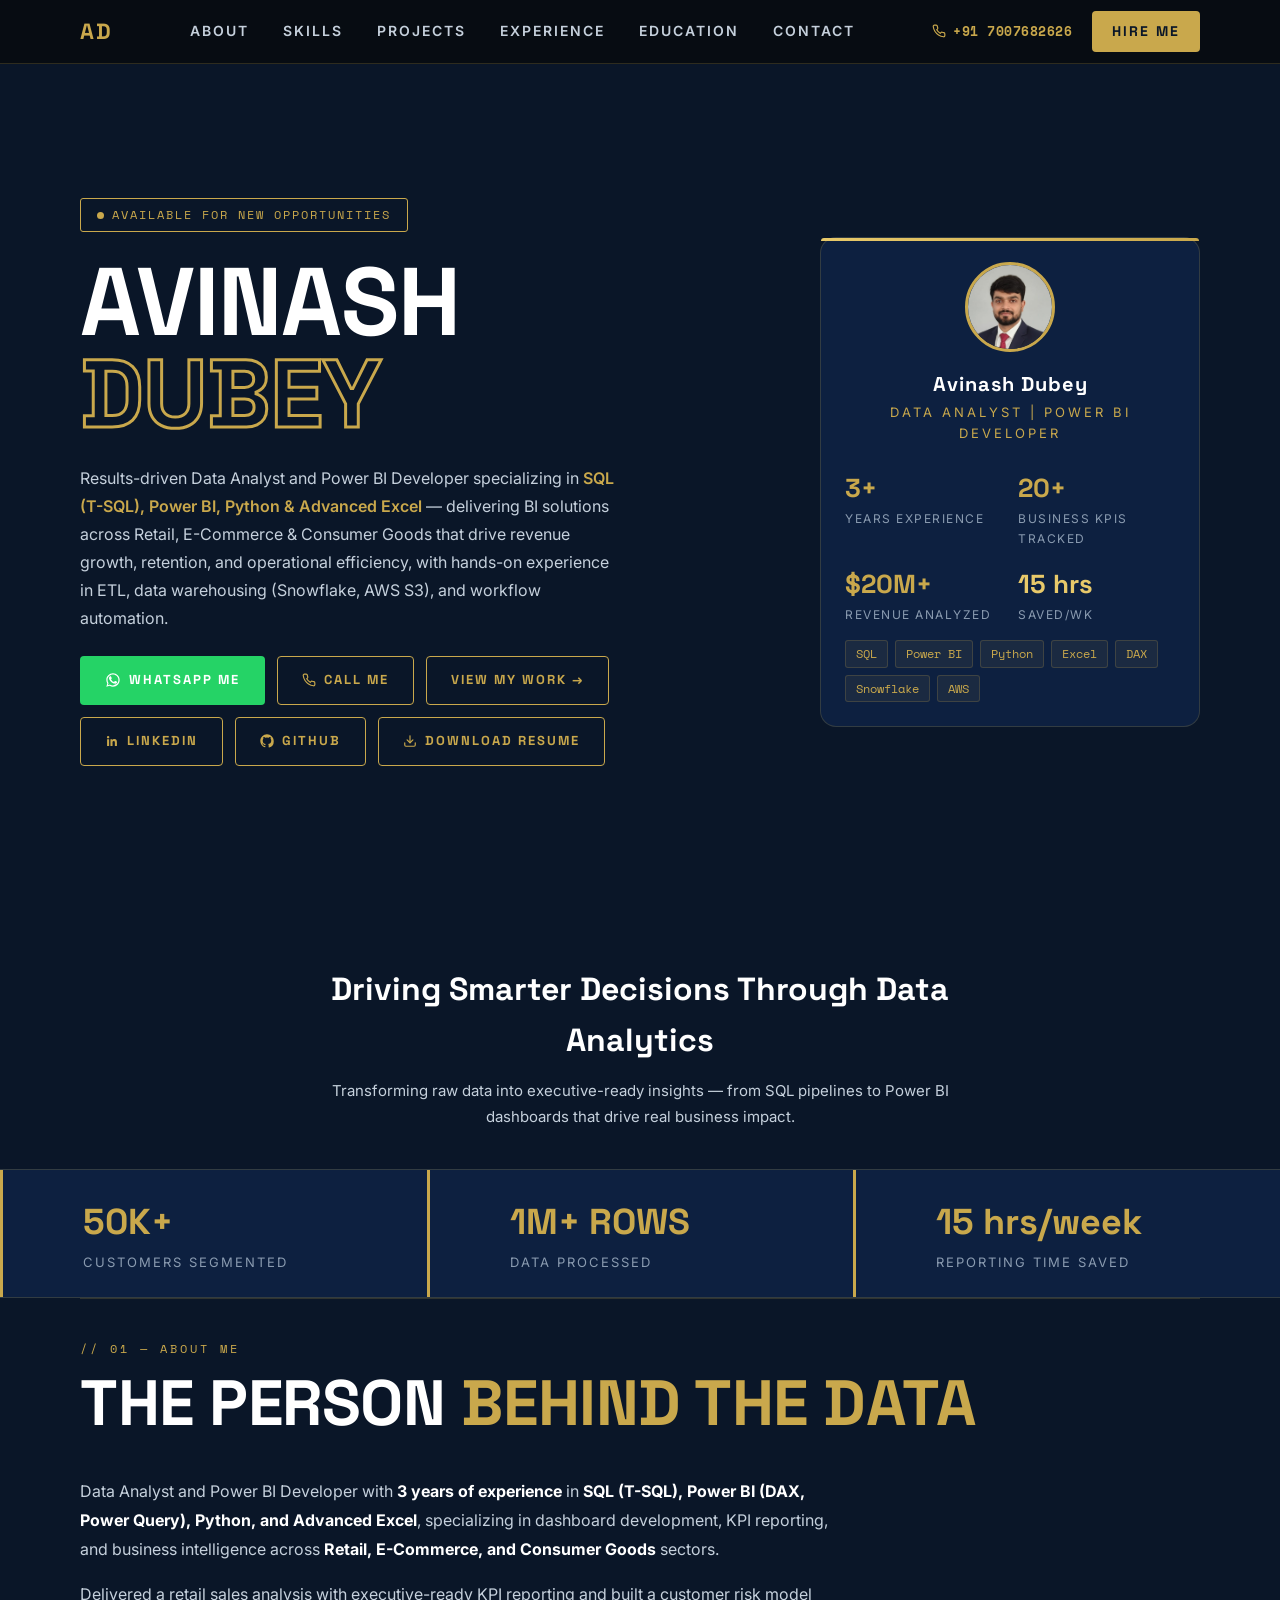
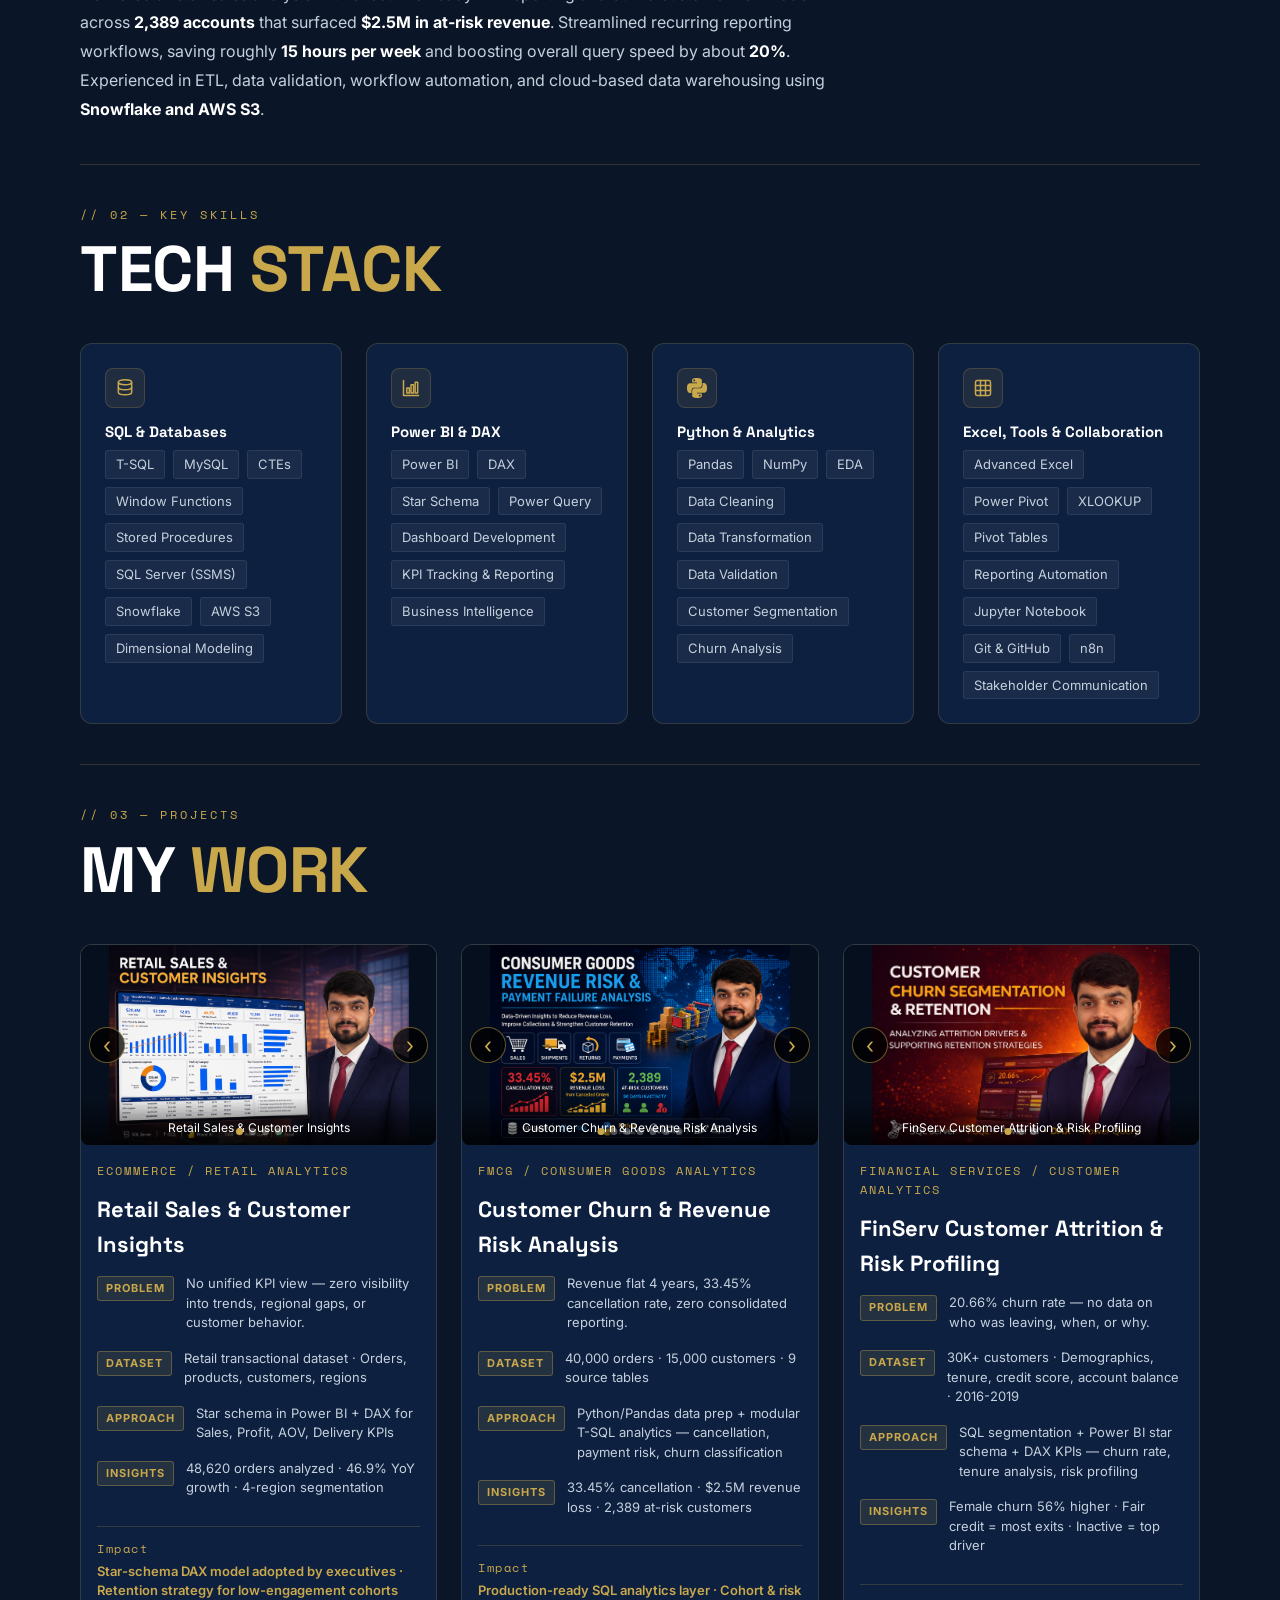
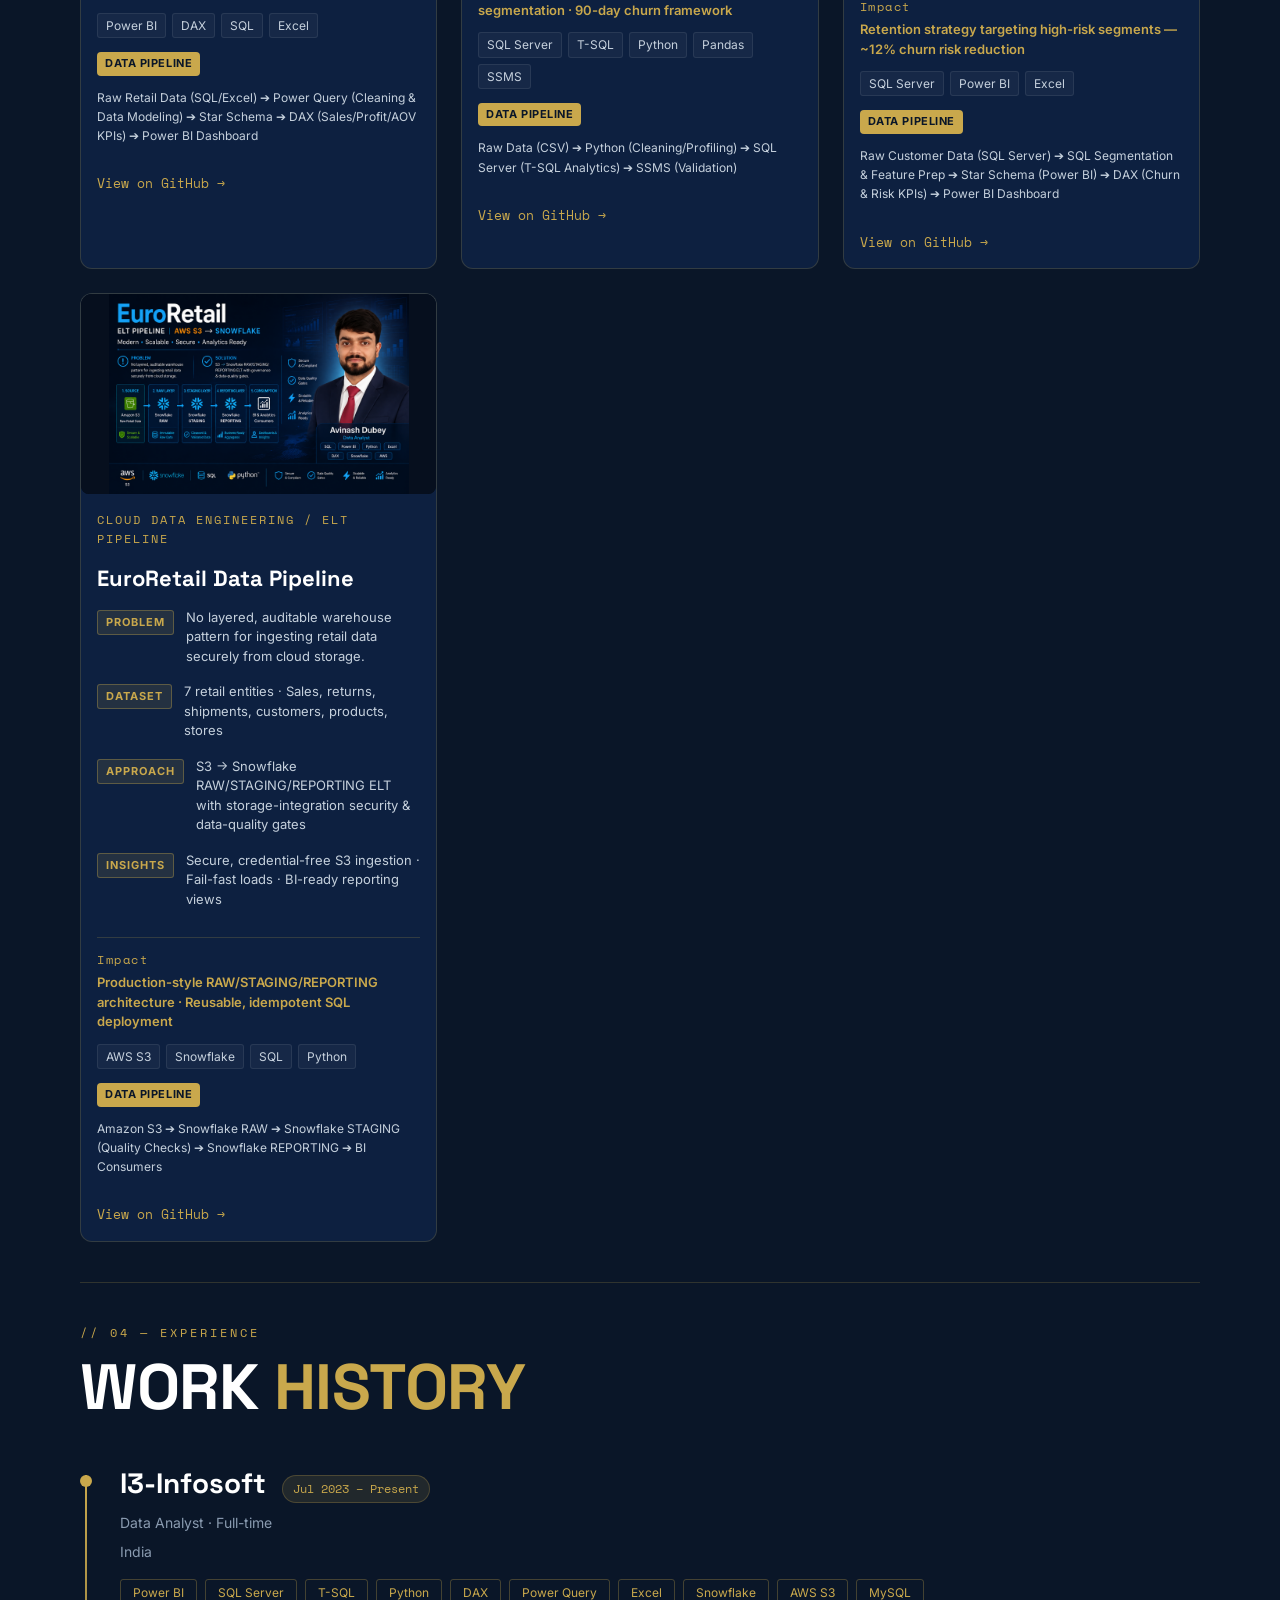
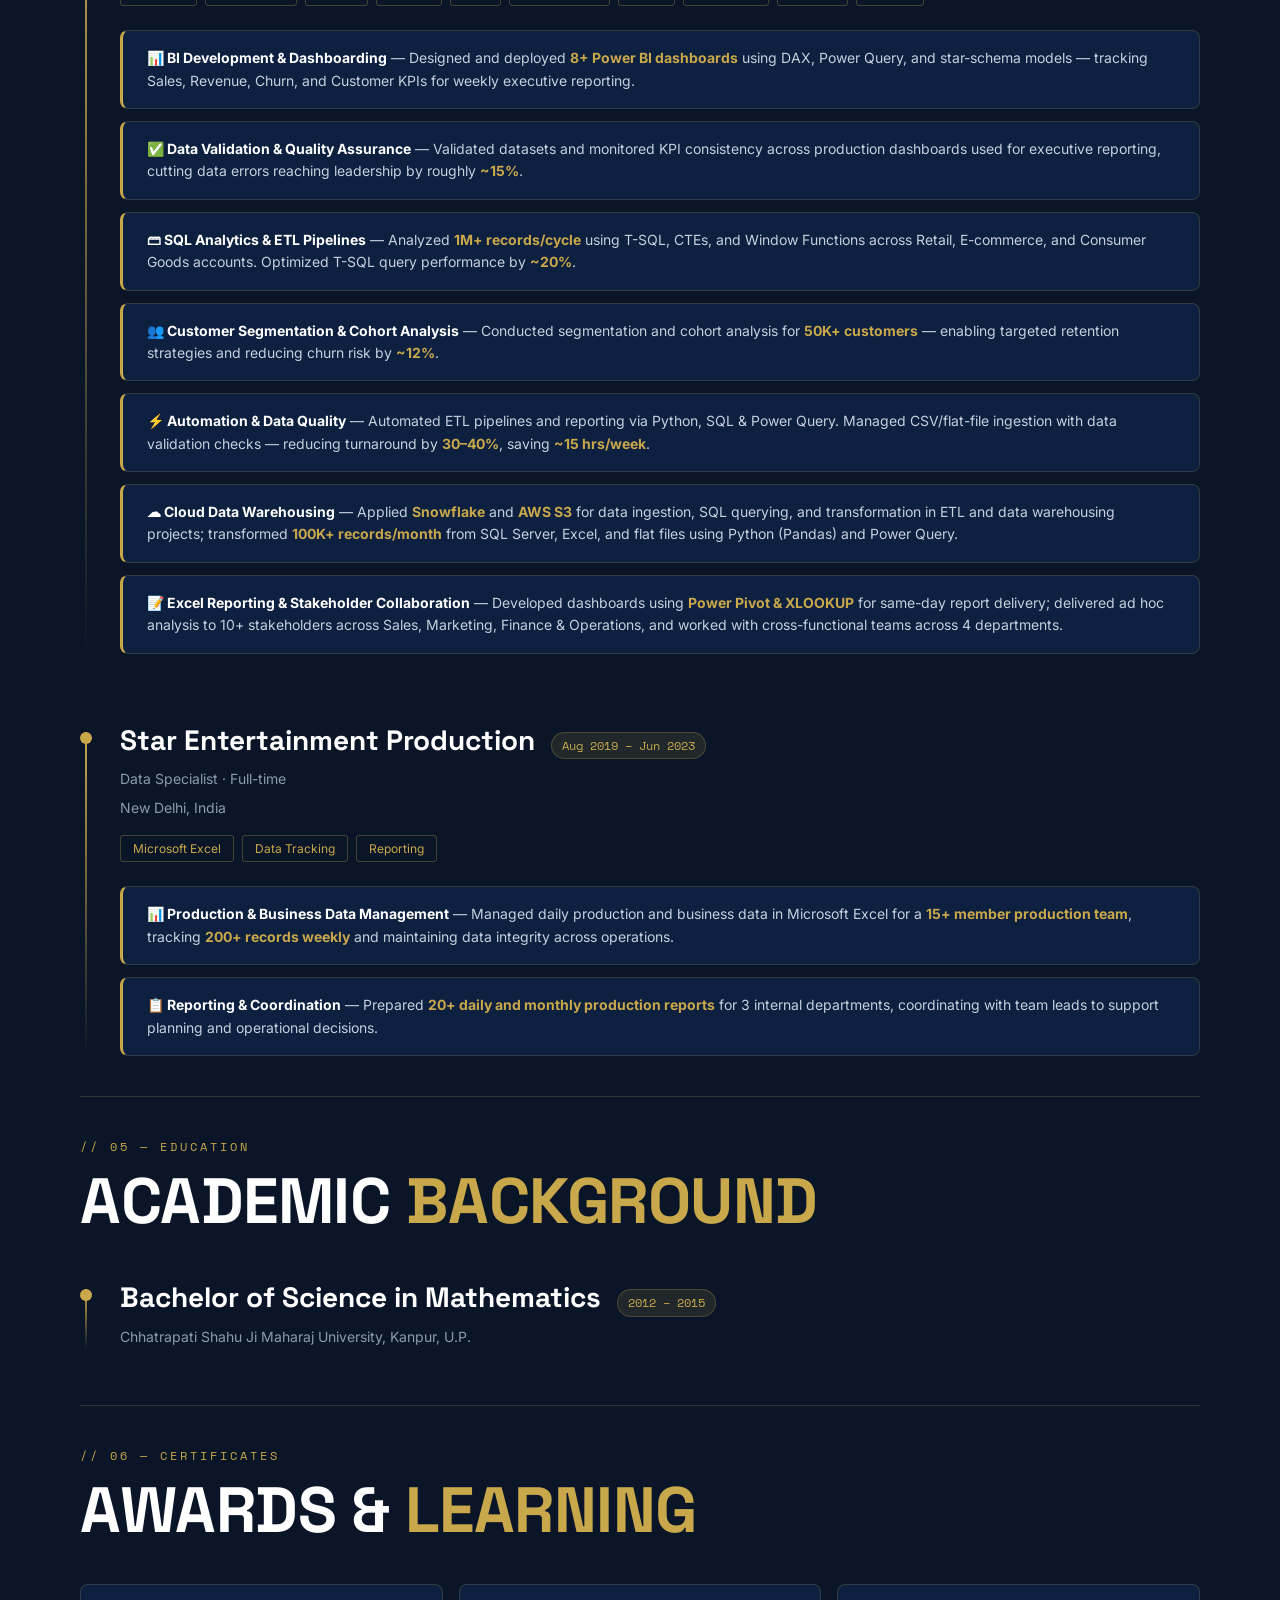
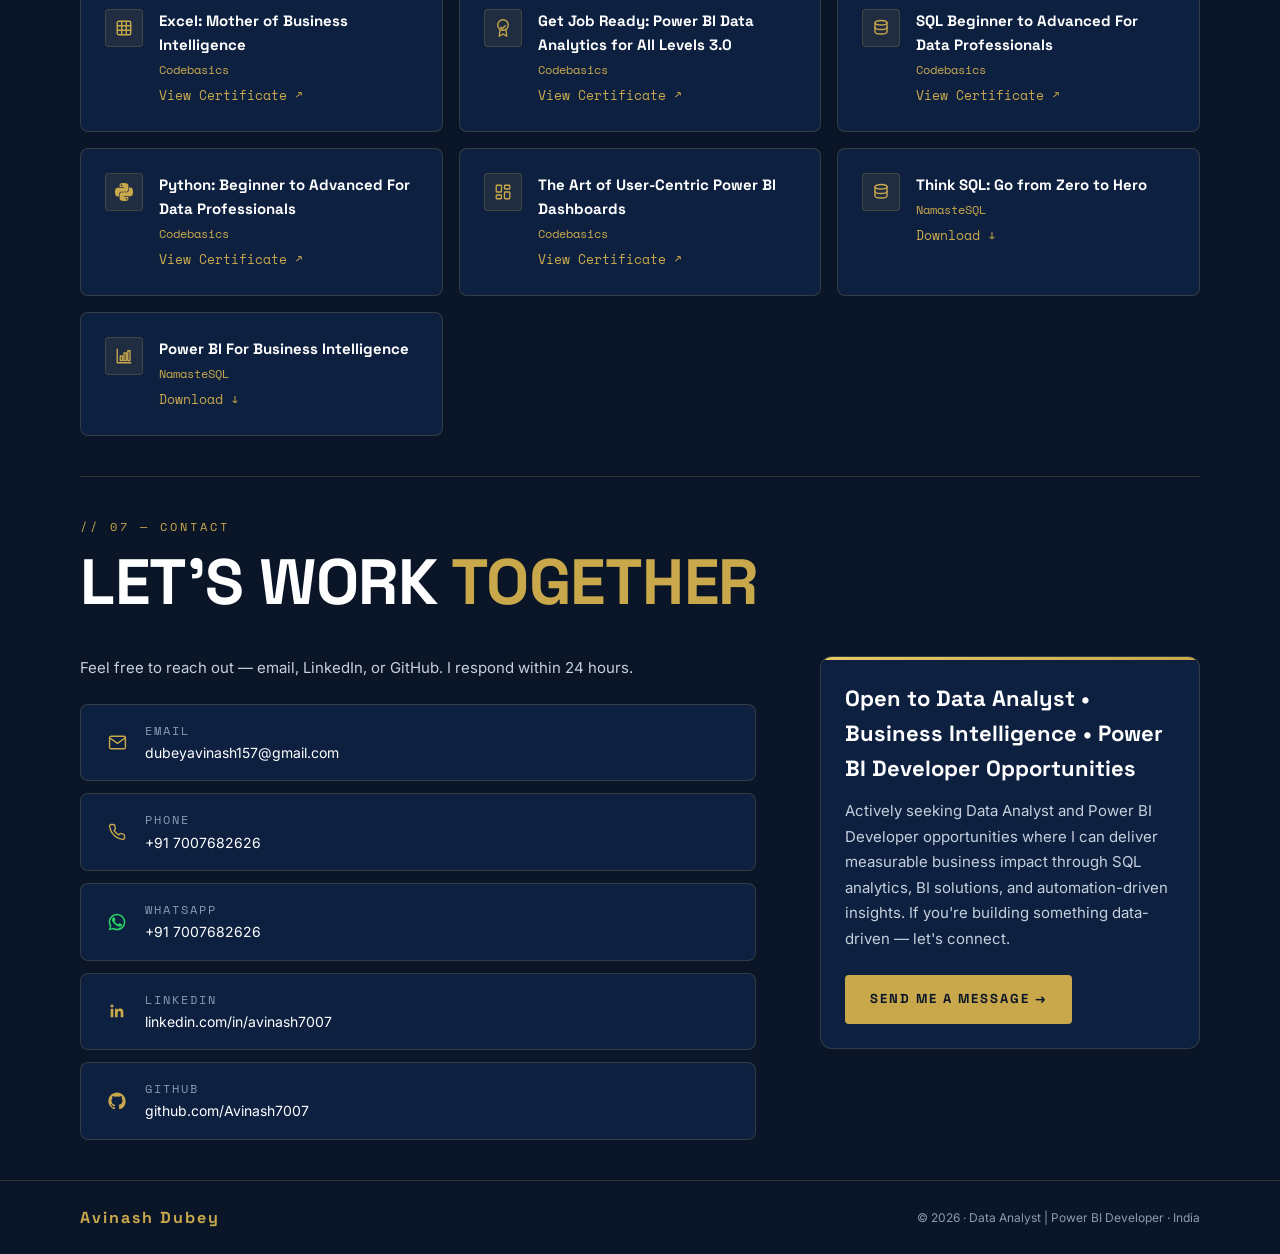
==== commit b55a29c2: "new" ====
--- a/index.html
+++ b/index.html
@@ -3,20 +3,20 @@
 <head>
 <meta charset="UTF-8"/>
 <meta name="viewport" content="width=device-width,initial-scale=1"/>
-<title>Avinash Dubey - Data Analyst | SQL, Power BI, Python | India</title>
-<meta name="description" content="Avinash Dubey is a Data Analyst with 3+ years of experience in SQL, Power BI, DAX, Python and Excel. Based in India. Available for new opportunities."/>
-<meta name="keywords" content="Data Analyst, SQL, Power BI, DAX, T-SQL, Python, Excel, Business Intelligence, Dashboard, Analytics, India, Avinash Dubey, data analyst india"/>
+<title>Avinash Dubey - Data Analyst | Power BI Developer | India</title>
+<meta name="description" content="Avinash Dubey is a Data Analyst and Power BI Developer with 3+ years of experience in SQL, Power BI, DAX, Python and Excel. Based in India. Available for new opportunities."/>
+<meta name="keywords" content="Data Analyst, Power BI Developer, SQL, Power BI, DAX, T-SQL, Python, Excel, Business Intelligence, Dashboard, Analytics, India, Avinash Dubey, data analyst india, power bi developer india"/>
 <meta name="author" content="Avinash Dubey"/>
 <meta name="robots" content="index, follow"/>
 <meta name="theme-color" content="#0a1628"/>
-<meta property="og:title" content="Avinash Dubey - Data Analyst | SQL &amp; Power BI"/>
-<meta property="og:description" content="Data Analyst with 3+ years of experience. Specialized in SQL analytics, Power BI dashboards, and BI automation. Based in NCR, India."/>
+<meta property="og:title" content="Avinash Dubey - Data Analyst | Power BI Developer"/>
+<meta property="og:description" content="Data Analyst and Power BI Developer with 3+ years of experience. Specialized in SQL analytics, Power BI dashboards, and BI automation. Based in NCR, India."/>
 <meta property="og:type" content="website"/>
 <meta property="og:url" content="https://avinash7007.github.io/avinash-portfolio/"/>
 <meta property="og:image" content="https://avinash7007.github.io/avinash-portfolio/images/avatar.jpg"/>
 <meta name="twitter:card" content="summary"/>
-<meta name="twitter:title" content="Avinash Dubey - Data Analyst"/>
-<meta name="twitter:description" content="Data Analyst with 3+ years of experience in SQL, Power BI, Python. Based in NCR, India."/>
+<meta name="twitter:title" content="Avinash Dubey - Data Analyst | Power BI Developer"/>
+<meta name="twitter:description" content="Data Analyst and Power BI Developer with 3+ years of experience in SQL, Power BI, Python. Based in NCR, India."/>
 <link rel="canonical" href="https://avinash7007.github.io/avinash-portfolio/"/>
 
 <!-- Google Analytics 4 (Measurement ID: G-155EZNPE5V) -->
@@ -34,7 +34,7 @@
   "@context": "https://schema.org",
   "@type": "Person",
   "name": "Avinash Dubey",
-  "jobTitle": "Data Analyst",
+  "jobTitle": "Data Analyst, Power BI Developer",
   "url": "https://avinash7007.github.io/avinash-portfolio/",
   "sameAs": [
     "https://linkedin.com/in/avinash7007",
@@ -87,7 +87,7 @@
     <div class="hero-badge">Available for New Opportunities</div>
     <h1 class="hero-name">AVINASH<span class="outline">DUBEY</span></h1>
     <p class="hero-tagline">
-      Results-driven Data Analyst specializing in <span class="accent">SQL (T-SQL), Power BI, Python &amp; Advanced Excel</span> — delivering BI solutions across Retail, E-Commerce &amp; Consumer Goods that drive revenue growth, retention, and operational efficiency, with hands-on experience in ETL, data warehousing (Snowflake, AWS S3), and workflow automation.
+      Results-driven Data Analyst and Power BI Developer specializing in <span class="accent">SQL (T-SQL), Power BI, Python &amp; Advanced Excel</span> — delivering BI solutions across Retail, E-Commerce &amp; Consumer Goods that drive revenue growth, retention, and operational efficiency, with hands-on experience in ETL, data warehousing (Snowflake, AWS S3), and workflow automation.
     </p>
     <div class="hero-btns">
       <a href="https://wa.me/917007682626?text=Hi%20Avinash%2C%20I%20came%20across%20your%20portfolio%20and%20would%20like%20to%20connect." target="_blank" rel="noopener noreferrer" class="btn-wa"><svg viewBox="0 0 24 24" width="16" height="16" fill="currentColor" aria-hidden="true"><path d="M17.472 14.382c-.297-.149-1.758-.867-2.03-.967-.273-.099-.471-.148-.67.15-.197.297-.767.966-.94 1.164-.173.199-.347.223-.644.075-.297-.15-1.255-.463-2.39-1.475-.883-.788-1.48-1.761-1.653-2.059-.173-.297-.018-.458.13-.606.134-.133.298-.347.446-.52.149-.174.198-.298.298-.497.099-.198.05-.371-.025-.52-.075-.149-.669-1.612-.916-2.207-.242-.579-.487-.5-.669-.51-.173-.008-.371-.01-.57-.01-.198 0-.52.074-.792.372-.272.297-1.04 1.016-1.04 2.479 0 1.462 1.065 2.875 1.213 3.074.149.198 2.096 3.2 5.077 4.487.709.306 1.262.489 1.694.625.712.227 1.36.195 1.871.118.571-.085 1.758-.719 2.006-1.413.248-.694.248-1.289.173-1.413-.074-.124-.272-.198-.57-.347z"/><path d="M12.001 2C6.478 2 2 6.478 2 12c0 1.9.529 3.68 1.446 5.198L2 22l4.906-1.428A9.955 9.955 0 0012.001 22C17.523 22 22 17.522 22 12S17.523 2 12.001 2zm5.657 15.657A8.28 8.28 0 0112 20.16a8.28 8.28 0 01-4.206-1.147l-.301-.179-3.129.911.919-3.106-.196-.319A8.27 8.27 0 013.84 12c0-4.507 3.654-8.16 8.161-8.16 4.507 0 8.161 3.653 8.161 8.16 0 4.508-3.654 8.161-8.161 8.161z"/></svg> WhatsApp Me</a>
@@ -97,17 +97,17 @@
       <a href="https://github.com/Avinash7007" target="_blank" rel="noopener noreferrer" class="btn-o"><svg viewBox="0 0 24 24" width="14" height="14" fill="currentColor" aria-hidden="true"><path d="M12 .5C5.73.5.5 5.73.5 12c0 5.08 3.29 9.39 7.86 10.91.57.1.78-.25.78-.55 0-.27-.01-1.16-.02-2.11-3.2.7-3.88-1.36-3.88-1.36-.53-1.34-1.29-1.7-1.29-1.7-1.05-.72.08-.7.08-.7 1.17.08 1.78 1.2 1.78 1.2 1.03 1.77 2.7 1.26 3.36.96.1-.75.4-1.26.73-1.55-2.55-.29-5.24-1.28-5.24-5.68 0-1.25.45-2.28 1.19-3.08-.12-.29-.52-1.46.11-3.05 0 0 .96-.31 3.15 1.18a10.9 10.9 0 0 1 5.74 0c2.19-1.49 3.15-1.18 3.15-1.18.63 1.59.23 2.76.11 3.05.74.8 1.19 1.83 1.19 3.08 0 4.41-2.7 5.38-5.26 5.67.41.36.78 1.06.78 2.14 0 1.55-.01 2.79-.01 3.17 0 .3.2.66.79.55A10.51 10.51 0 0 0 23.5 12c0-6.27-5.23-11.5-11.5-11.5z"/></svg> GitHub</a>
       <!--
         RESUME UPDATE WORKFLOW:
-        To update: replace /resume/Avinash_Dubey_Data_Analyst_Resume.pdf
+        To update: replace /resume/Avinash_Dubey_DataAnalyst_PowerBI_3YOE_Resume.pdf
         with a new PDF export (keep the same filename, or update the href
         + download attribute below to match a new filename).
       -->
-      <a href="resume/Avinash_Dubey_Data_Analyst_Resume.pdf" download="Avinash_Dubey_Data_Analyst_Resume.pdf" class="btn-o"><svg viewBox="0 0 24 24" width="14" height="14" fill="none" stroke="currentColor" stroke-width="2" stroke-linecap="round" stroke-linejoin="round" aria-hidden="true"><path d="M21 15v4a2 2 0 0 1-2 2H5a2 2 0 0 1-2-2v-4"/><polyline points="7 10 12 15 17 10"/><line x1="12" y1="15" x2="12" y2="3"/></svg> Download Resume</a>
+      <a href="resume/Avinash_Dubey_DataAnalyst_PowerBI_3YOE_Resume.pdf" download="Avinash_Dubey_DataAnalyst_PowerBI_3YOE_Resume.pdf" class="btn-o"><svg viewBox="0 0 24 24" width="14" height="14" fill="none" stroke="currentColor" stroke-width="2" stroke-linecap="round" stroke-linejoin="round" aria-hidden="true"><path d="M21 15v4a2 2 0 0 1-2 2H5a2 2 0 0 1-2-2v-4"/><polyline points="7 10 12 15 17 10"/><line x1="12" y1="15" x2="12" y2="3"/></svg> Download Resume</a>
     </div>
   </div>
   <div class="hero-card">
     <img loading="lazy" src="images/avatar.jpg" alt="Portrait of Avinash Dubey" class="hero-avatar" width="90" height="90">
     <div class="hero-card-name">Avinash Dubey</div>
-    <div class="hero-card-role">Data Analyst</div>
+    <div class="hero-card-role">Data Analyst | Power BI Developer</div>
     <div class="hero-stats">
       <div><div class="stat-val">3+</div><div class="stat-lbl">Years Experience</div></div>
       <div><div class="stat-val">20+</div><div class="stat-lbl">Business KPIs Tracked</div></div>
@@ -137,7 +137,7 @@
   <h2 class="sec-title" id="about-title">THE PERSON <span>BEHIND THE DATA</span></h2>
   <div class="about-grid">
     <div class="about-text">
-      <p>Data Analyst with <strong>3 years of experience</strong> in <strong>SQL (T-SQL), Power BI (DAX, Power Query), Python, and Advanced Excel</strong>, specializing in dashboard development, KPI reporting, and business intelligence across <strong>Retail, E-Commerce, and Consumer Goods</strong> sectors.</p>
+      <p>Data Analyst and Power BI Developer with <strong>3 years of experience</strong> in <strong>SQL (T-SQL), Power BI (DAX, Power Query), Python, and Advanced Excel</strong>, specializing in dashboard development, KPI reporting, and business intelligence across <strong>Retail, E-Commerce, and Consumer Goods</strong> sectors.</p>
       <p>Delivered a retail sales analysis with executive-ready KPI reporting and built a customer risk model across <strong>2,389 accounts</strong> that surfaced <strong>$2.5M in at-risk revenue</strong>. Streamlined recurring reporting workflows, saving roughly <strong>15 hours per week</strong> and boosting overall query speed by about <strong>20%</strong>. Experienced in ETL, data validation, workflow automation, and cloud-based data warehousing using <strong>Snowflake and AWS S3</strong>.</p>
     </div>
   </div>
@@ -361,7 +361,7 @@
     </div>
     <div class="cta">
       <div class="cta-title">Open to Data Analyst • Business Intelligence • Power BI Developer Opportunities</div>
-      <p class="cta-text">Actively seeking Data Analyst opportunities where I can deliver measurable business impact through SQL analytics, BI solutions, and automation-driven insights. If you're building something data-driven — let's connect.</p>
+      <p class="cta-text">Actively seeking Data Analyst and Power BI Developer opportunities where I can deliver measurable business impact through SQL analytics, BI solutions, and automation-driven insights. If you're building something data-driven — let's connect.</p>
       <a id="email-btn" href="#" class="btn-p">Send Me a Message &#8594;</a>
     </div>
   </div>
@@ -371,7 +371,7 @@
 
 <footer>
   <div class="footer-name">Avinash Dubey</div>
-  <div>&#169; 2026 &middot; Data Analyst &middot; India</div>
+  <div>&#169; 2026 &middot; Data Analyst | Power BI Developer &middot; India</div>
 </footer>
 
 <script src="js/main.js" defer></script>
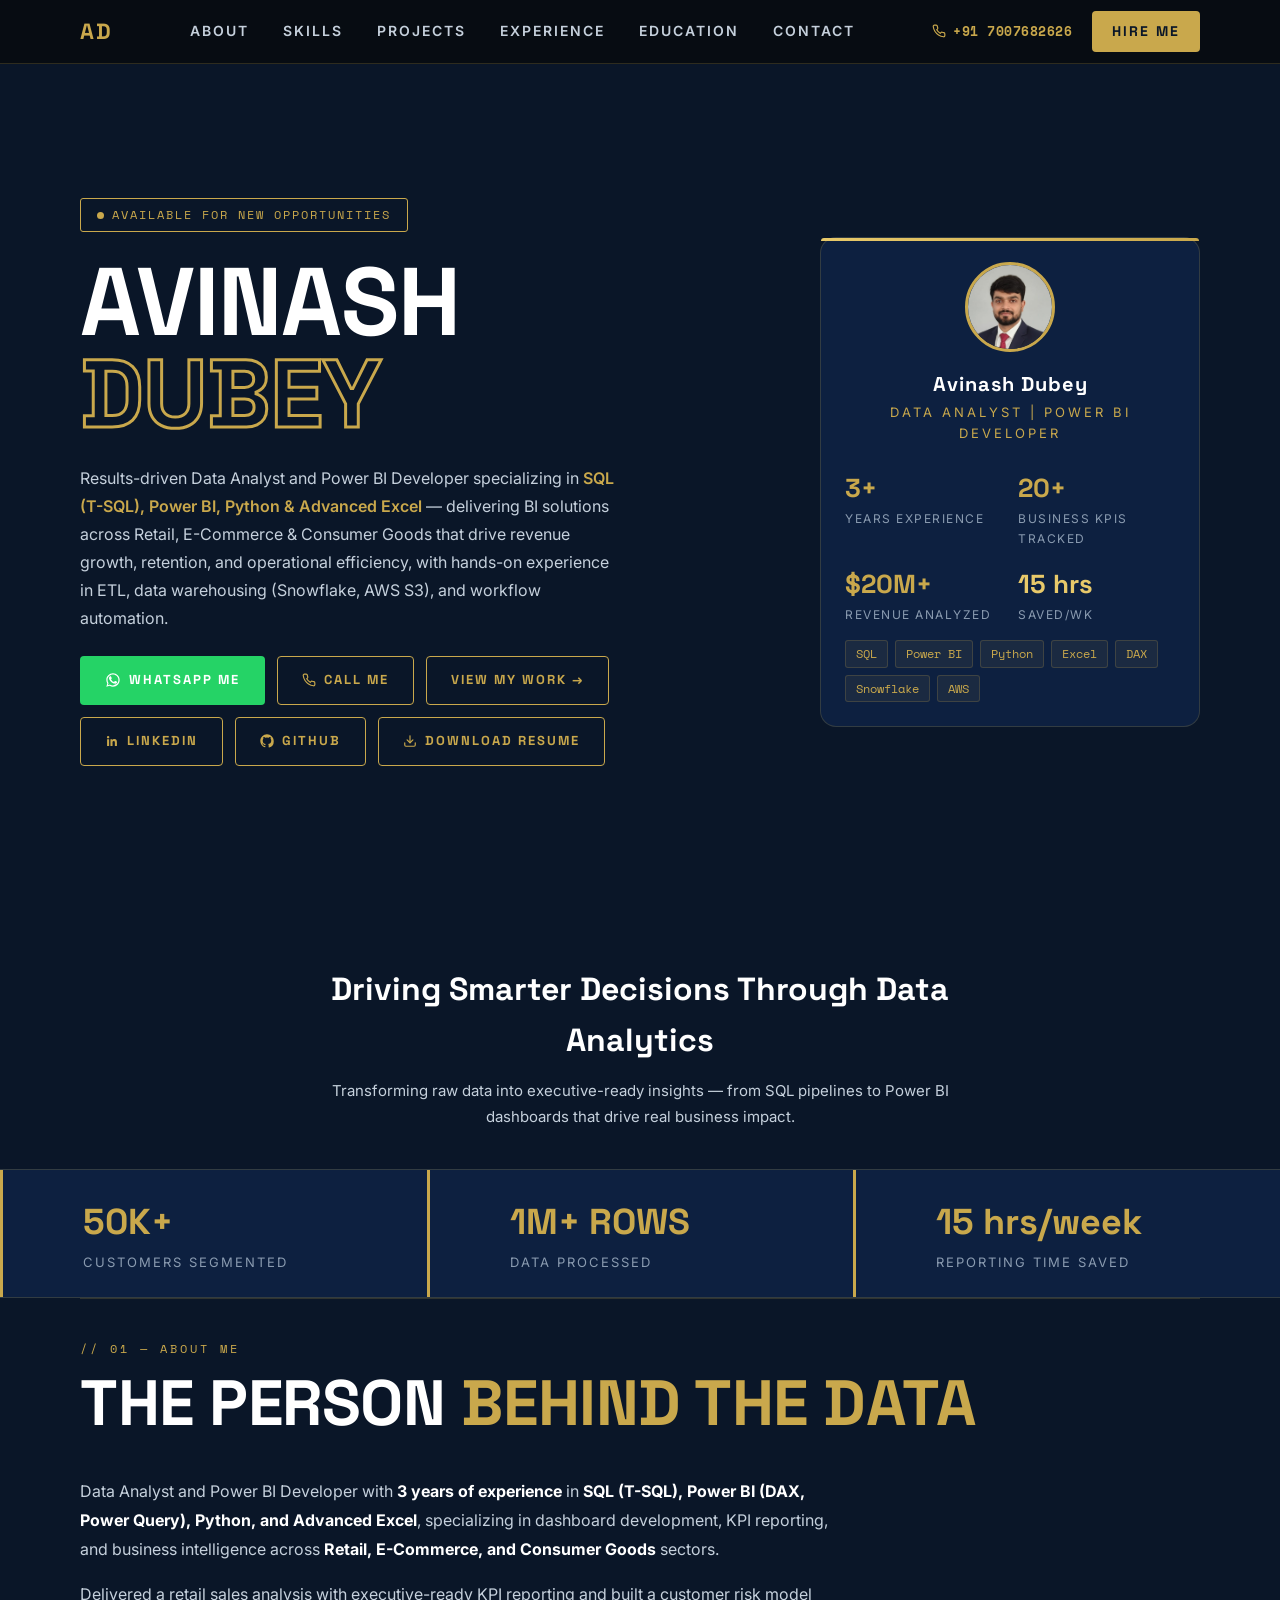
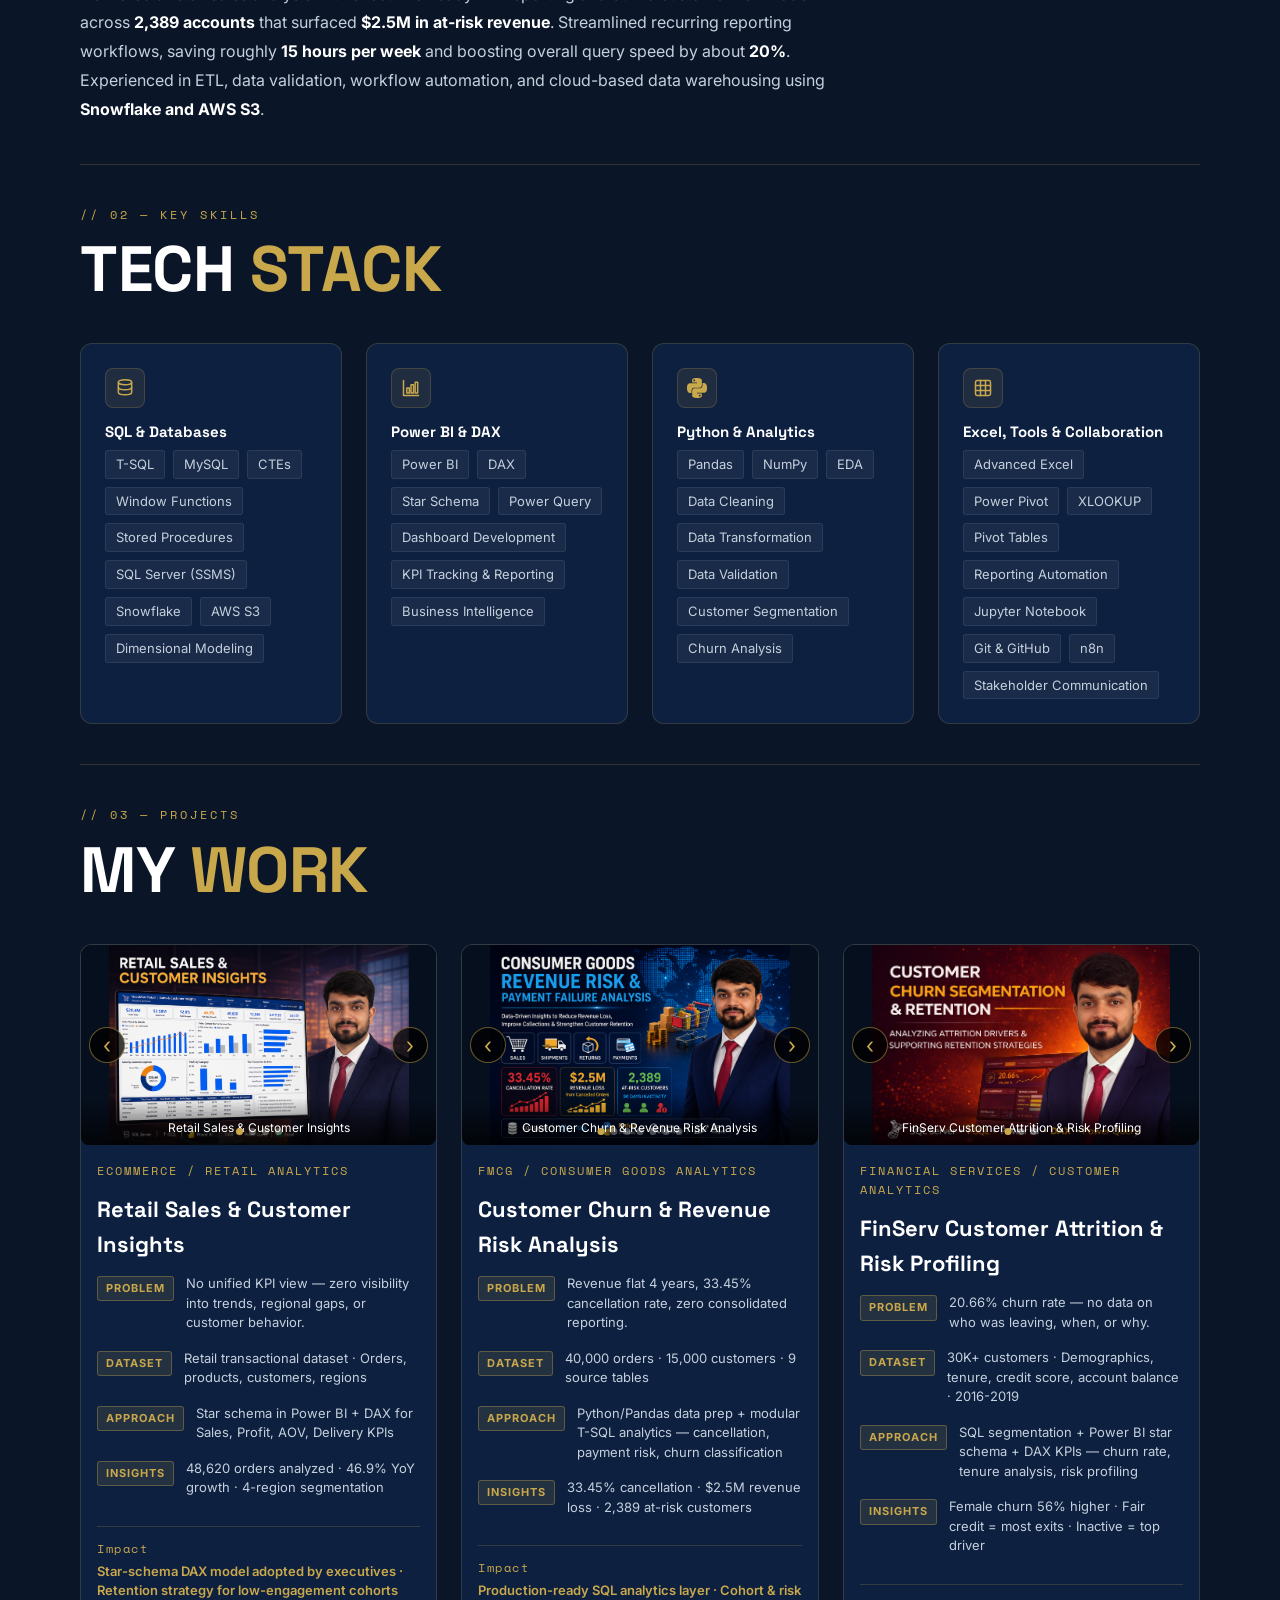
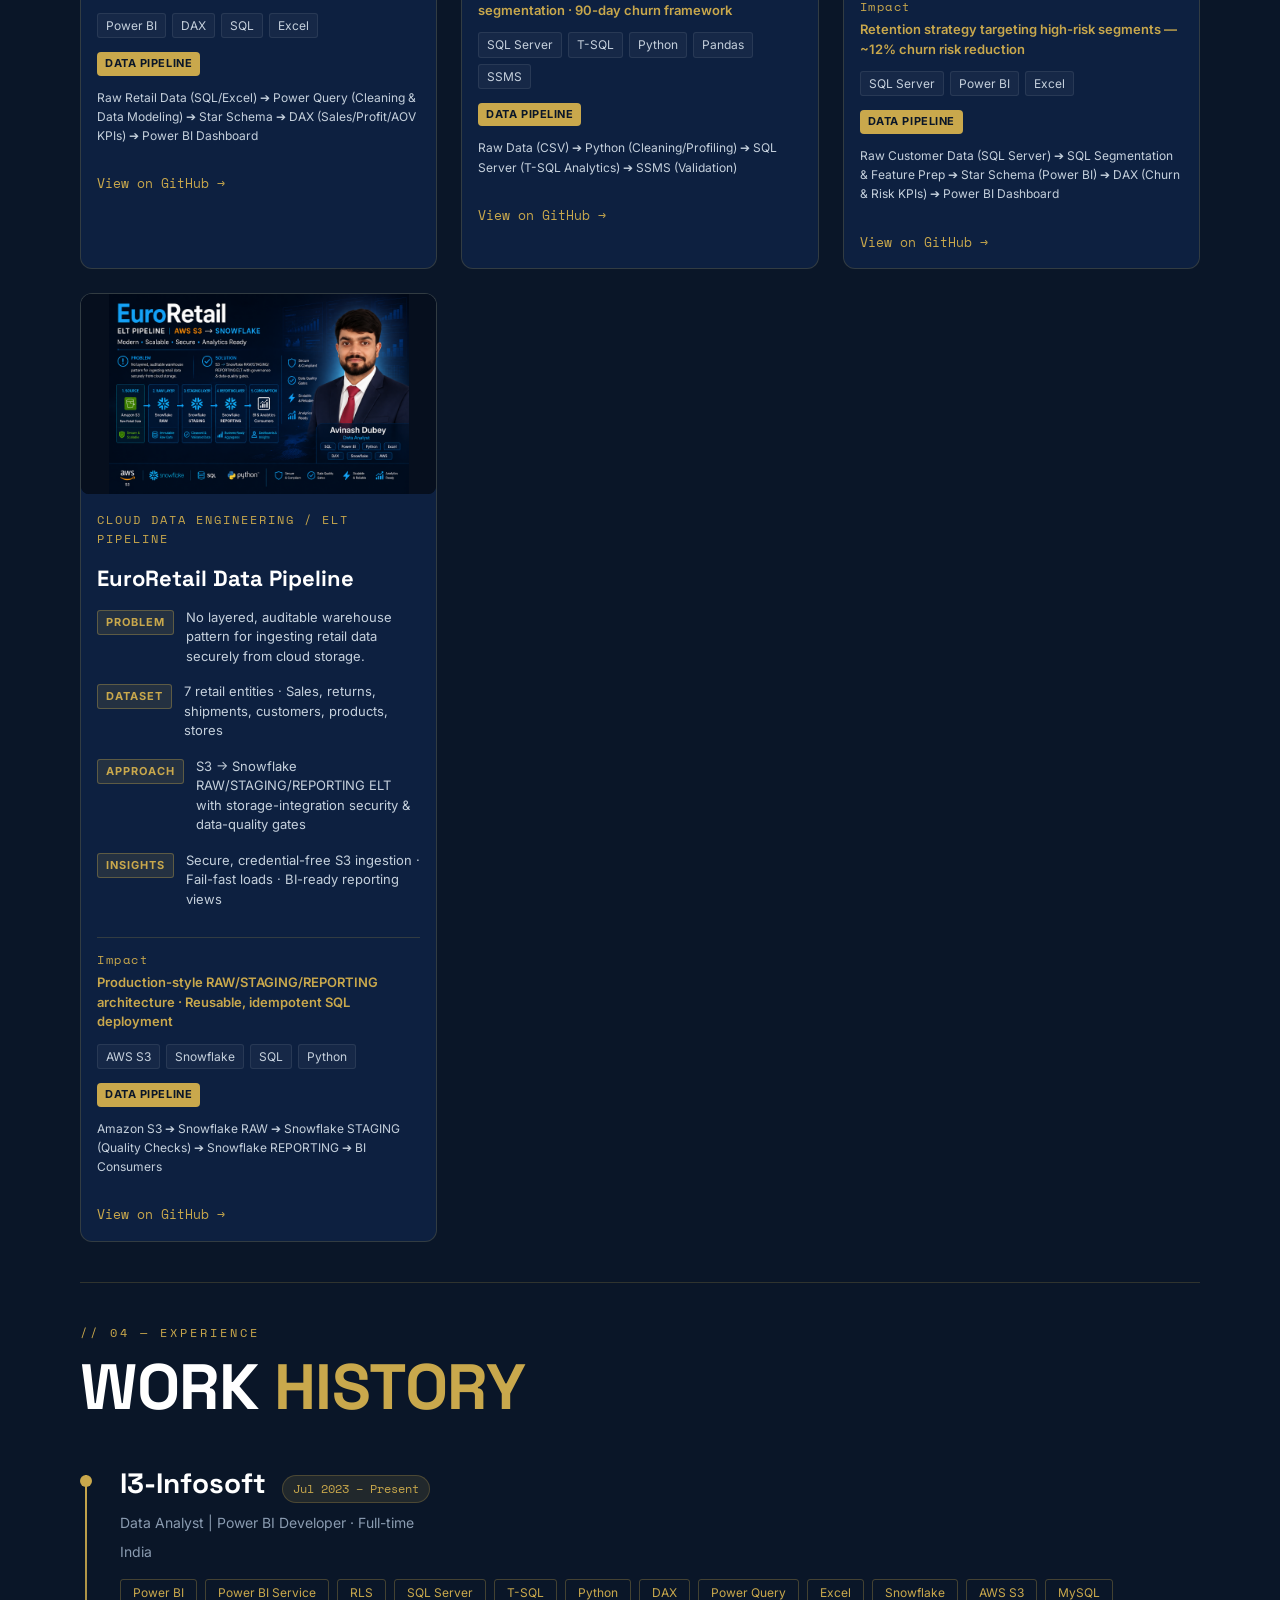
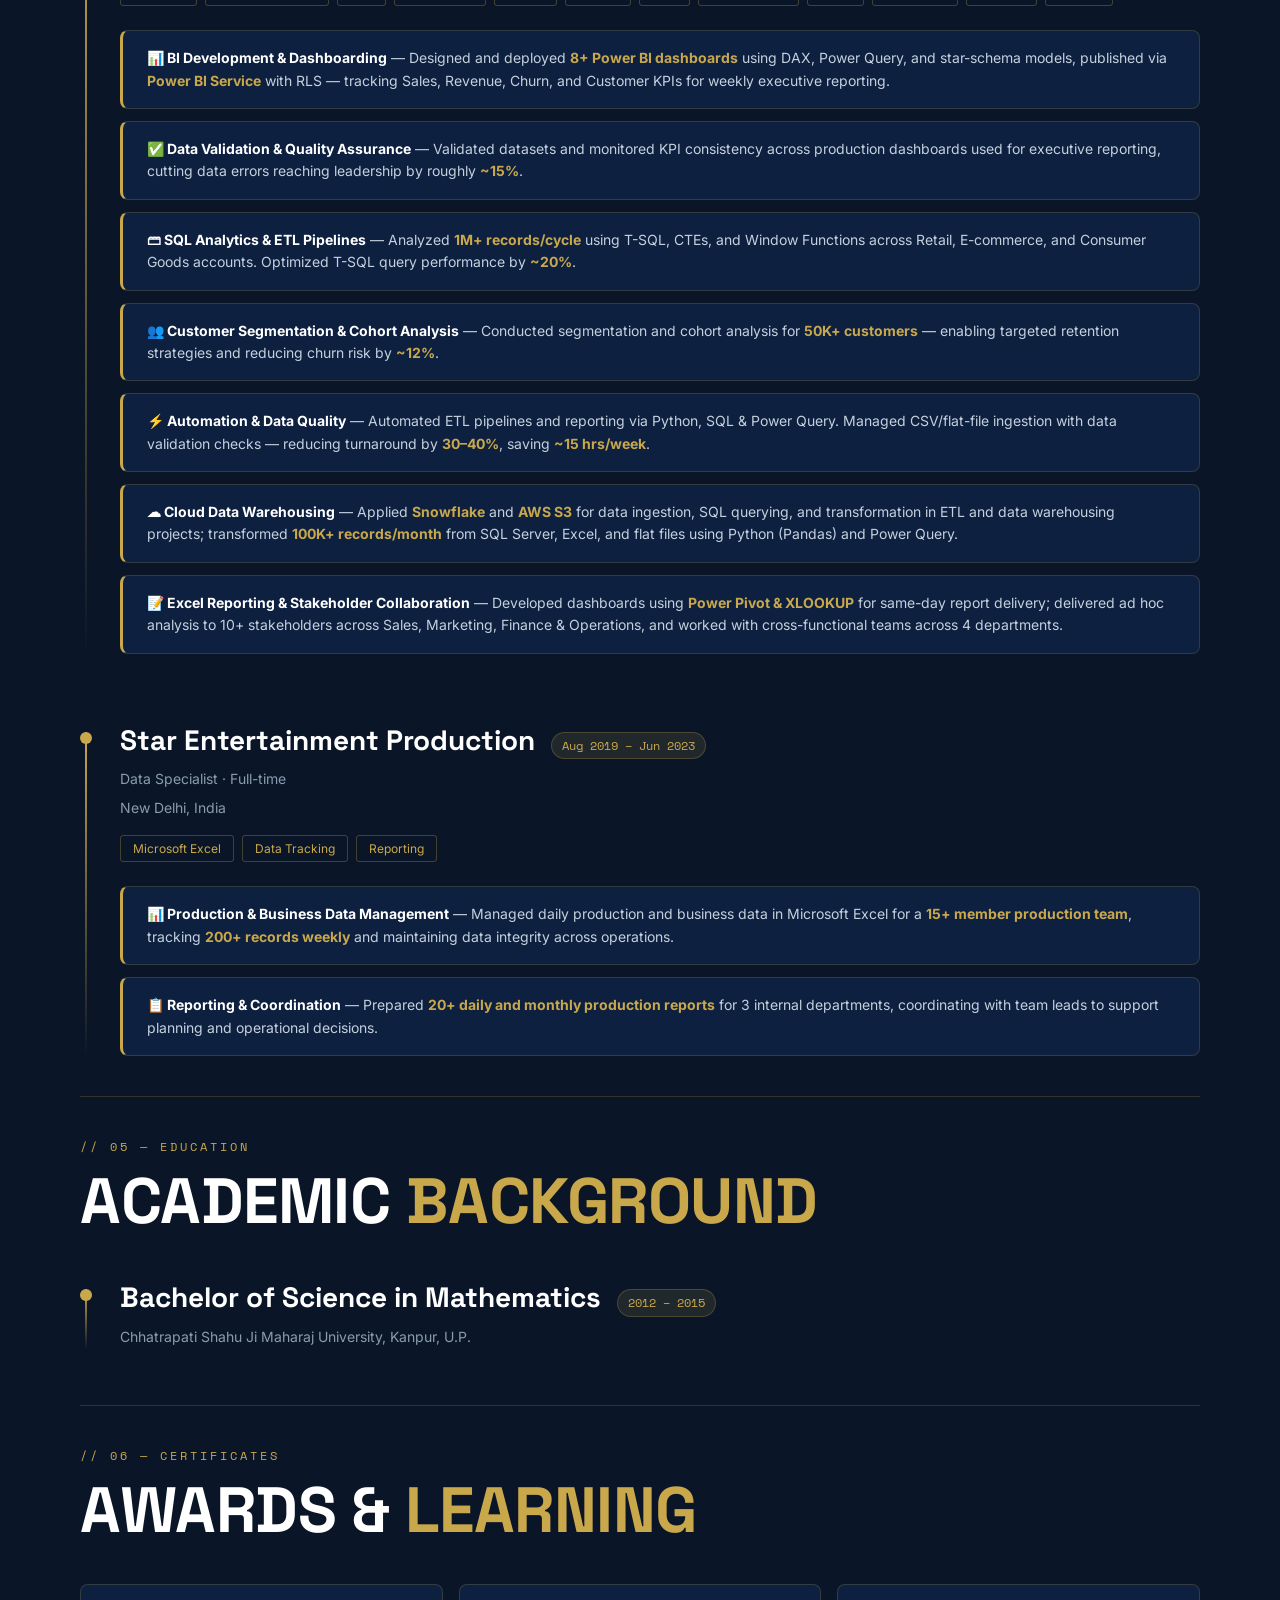
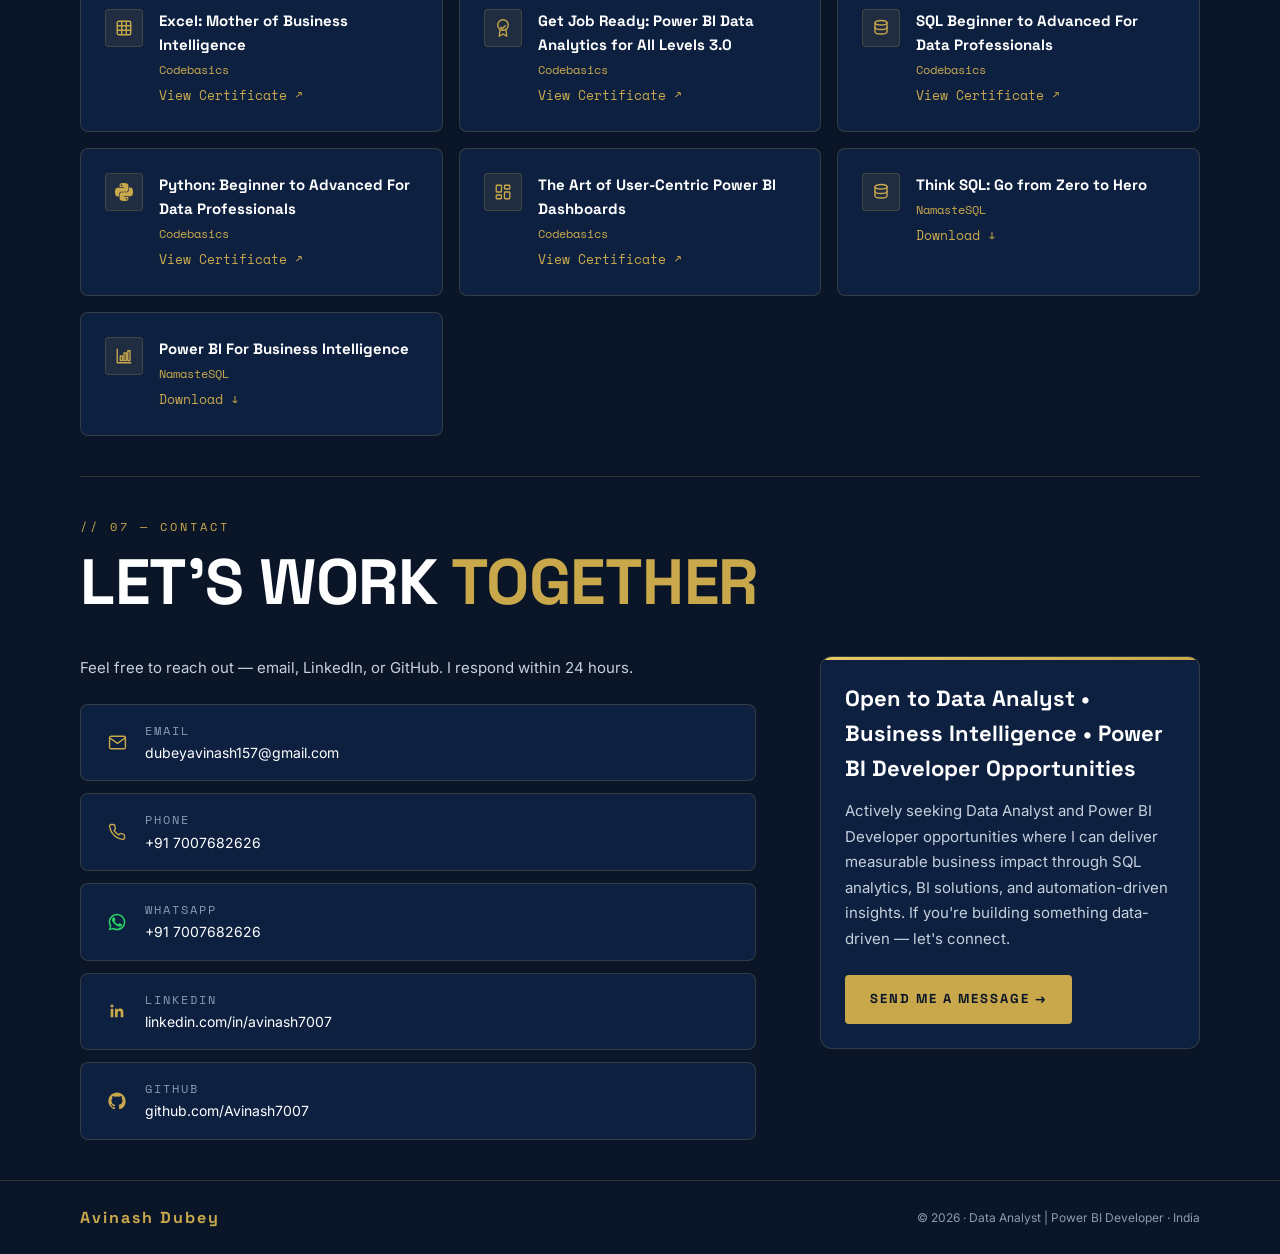
==== commit 4b9eca74: "new_fix_bi_develpor" ====
--- a/index.html
+++ b/index.html
@@ -273,12 +273,12 @@
   <div class="exp-wrap">
     <div class="exp-dot" aria-hidden="true"></div>
     <div class="exp-hdr"><span class="exp-co">I3-Infosoft</span><span class="exp-ten">Jul 2023 – Present</span></div>
-    <div class="exp-meta">Data Analyst &middot; Full-time</div>
+    <div class="exp-meta">Data Analyst | Power BI Developer &middot; Full-time</div>
     <div class="exp-meta last">India</div>
 
-    <div class="exp-tools"><span class="exp-tool">Power BI</span><span class="exp-tool">SQL Server</span><span class="exp-tool">T-SQL</span><span class="exp-tool">Python</span><span class="exp-tool">DAX</span><span class="exp-tool">Power Query</span><span class="exp-tool">Excel</span><span class="exp-tool">Snowflake</span><span class="exp-tool">AWS S3</span><span class="exp-tool">MySQL</span></div>
+    <div class="exp-tools"><span class="exp-tool">Power BI</span><span class="exp-tool">Power BI Service</span><span class="exp-tool">RLS</span><span class="exp-tool">SQL Server</span><span class="exp-tool">T-SQL</span><span class="exp-tool">Python</span><span class="exp-tool">DAX</span><span class="exp-tool">Power Query</span><span class="exp-tool">Excel</span><span class="exp-tool">Snowflake</span><span class="exp-tool">AWS S3</span><span class="exp-tool">MySQL</span></div>
     <div class="exp-items">
-      <div class="exp-item"><strong>&#128202; BI Development &amp; Dashboarding</strong> — Designed and deployed <span class="m">8+ Power BI dashboards</span> using DAX, Power Query, and star-schema models — tracking Sales, Revenue, Churn, and Customer KPIs for weekly executive reporting.</div>
+      <div class="exp-item"><strong>&#128202; BI Development &amp; Dashboarding</strong> — Designed and deployed <span class="m">8+ Power BI dashboards</span> using DAX, Power Query, and star-schema models, published via <span class="m">Power BI Service</span> with RLS — tracking Sales, Revenue, Churn, and Customer KPIs for weekly executive reporting.</div>
       <div class="exp-item"><strong>&#9989; Data Validation &amp; Quality Assurance</strong> — Validated datasets and monitored KPI consistency across production dashboards used for executive reporting, cutting data errors reaching leadership by roughly <span class="m">~15%</span>.</div>
       <div class="exp-item"><strong>&#128451; SQL Analytics &amp; ETL Pipelines</strong> — Analyzed <span class="m">1M+ records/cycle</span> using T-SQL, CTEs, and Window Functions across Retail, E-commerce, and Consumer Goods accounts. Optimized T-SQL query performance by <span class="m">~20%</span>.</div>
       <div class="exp-item"><strong>&#128101; Customer Segmentation &amp; Cohort Analysis</strong> — Conducted segmentation and cohort analysis for <span class="m">50K+ customers</span> — enabling targeted retention strategies and reducing churn risk by <span class="m">~12%</span>.</div>
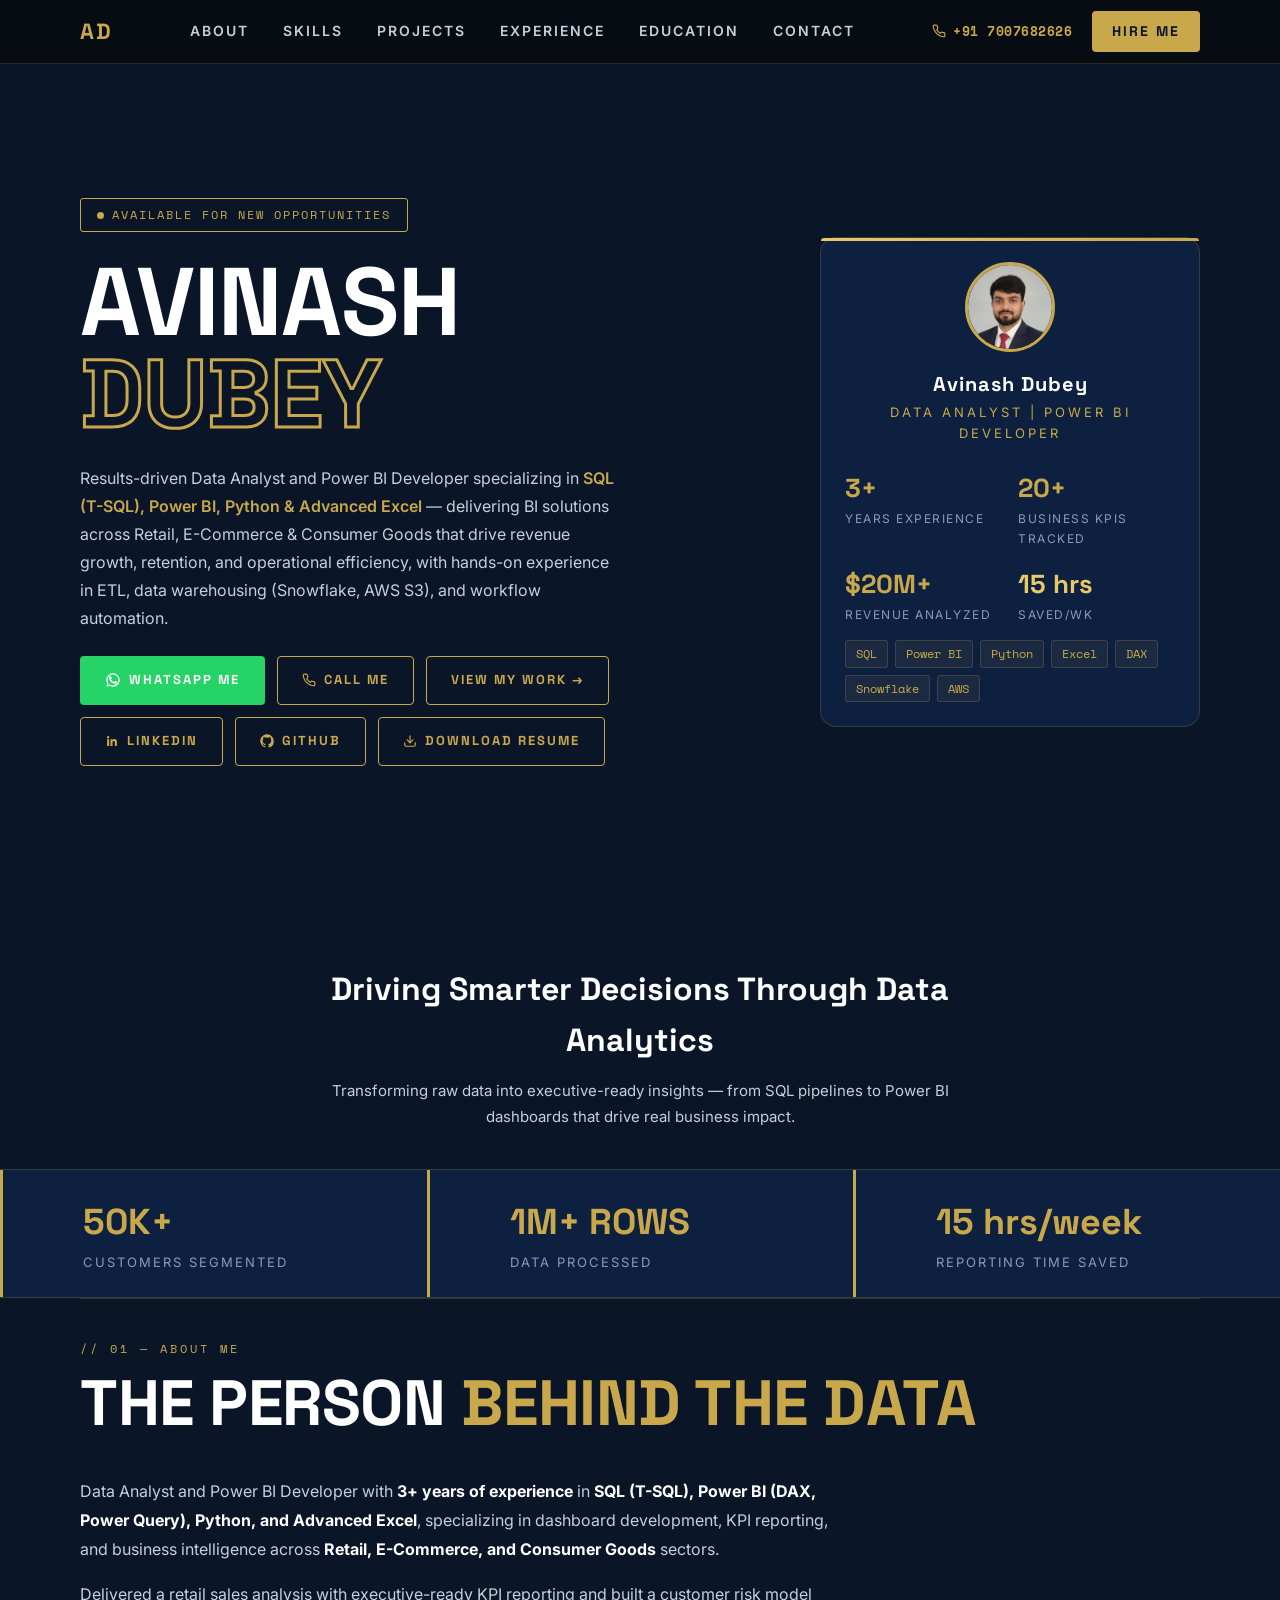
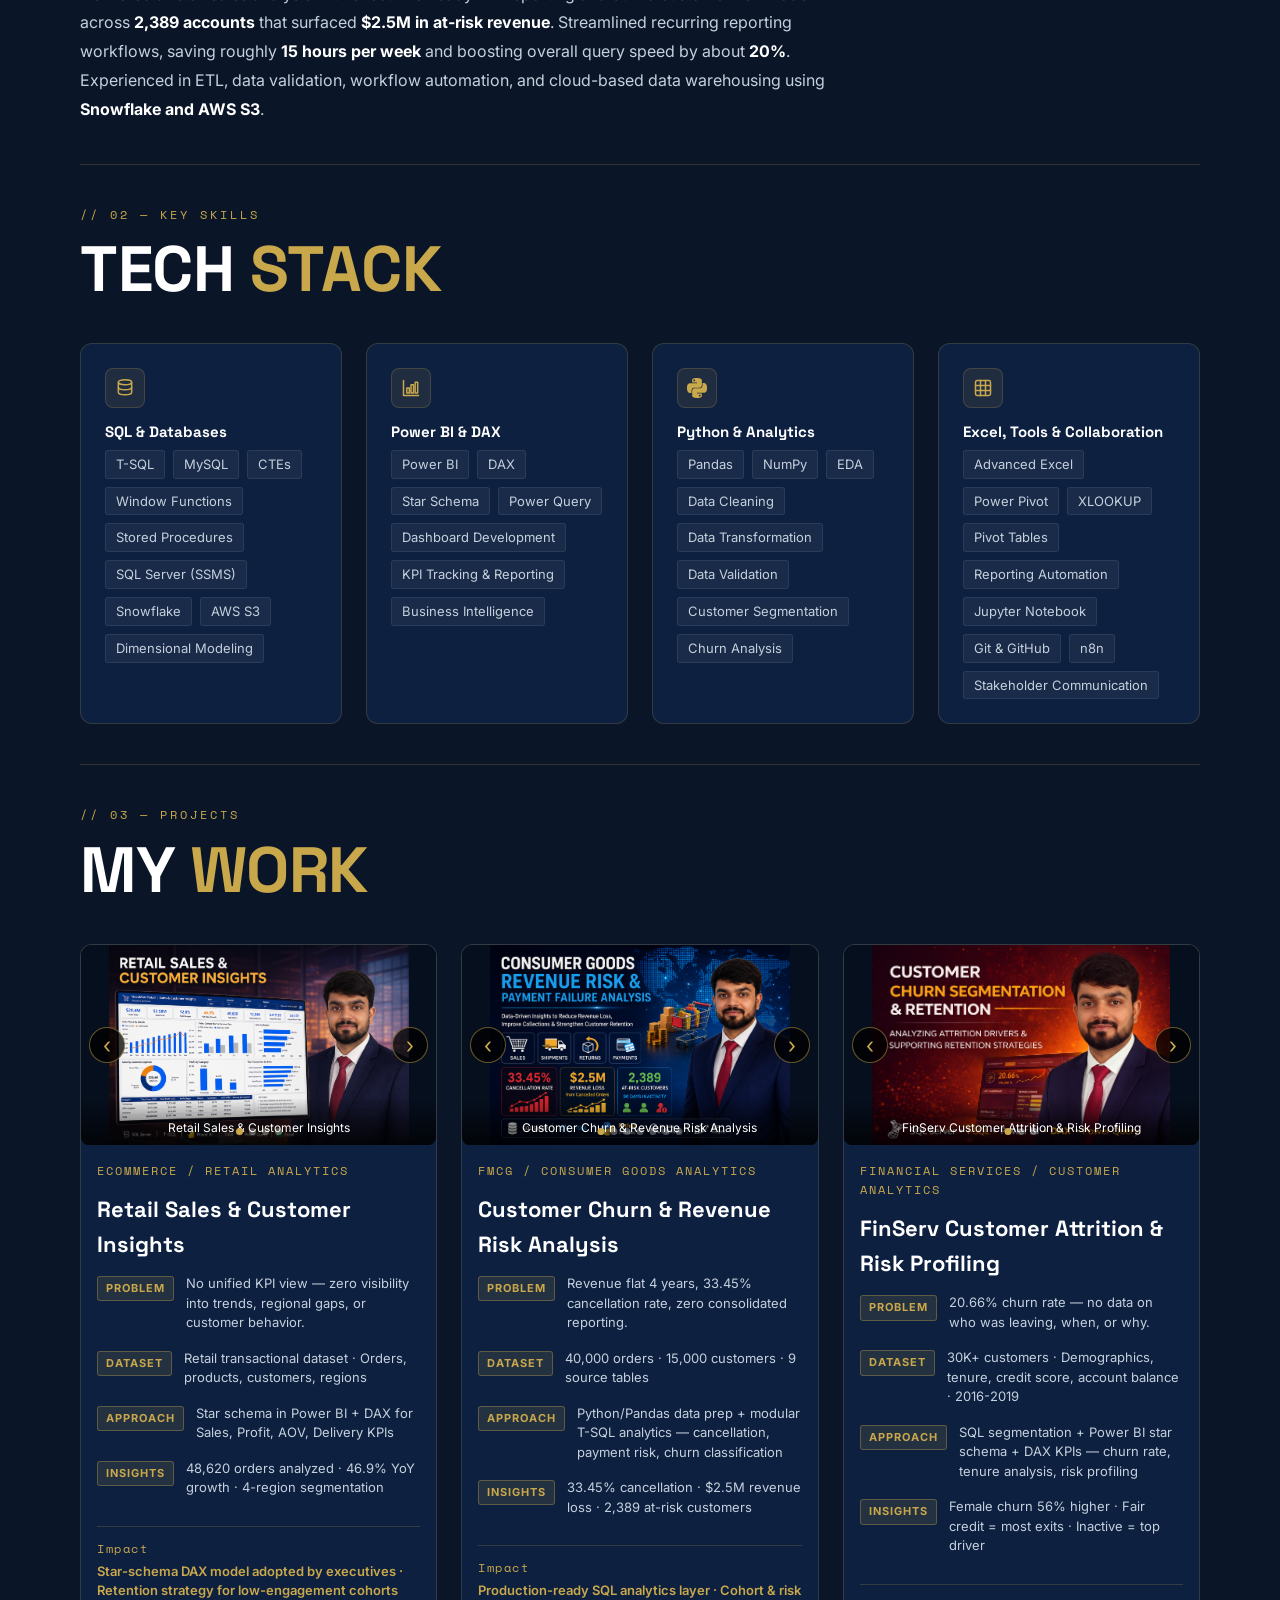
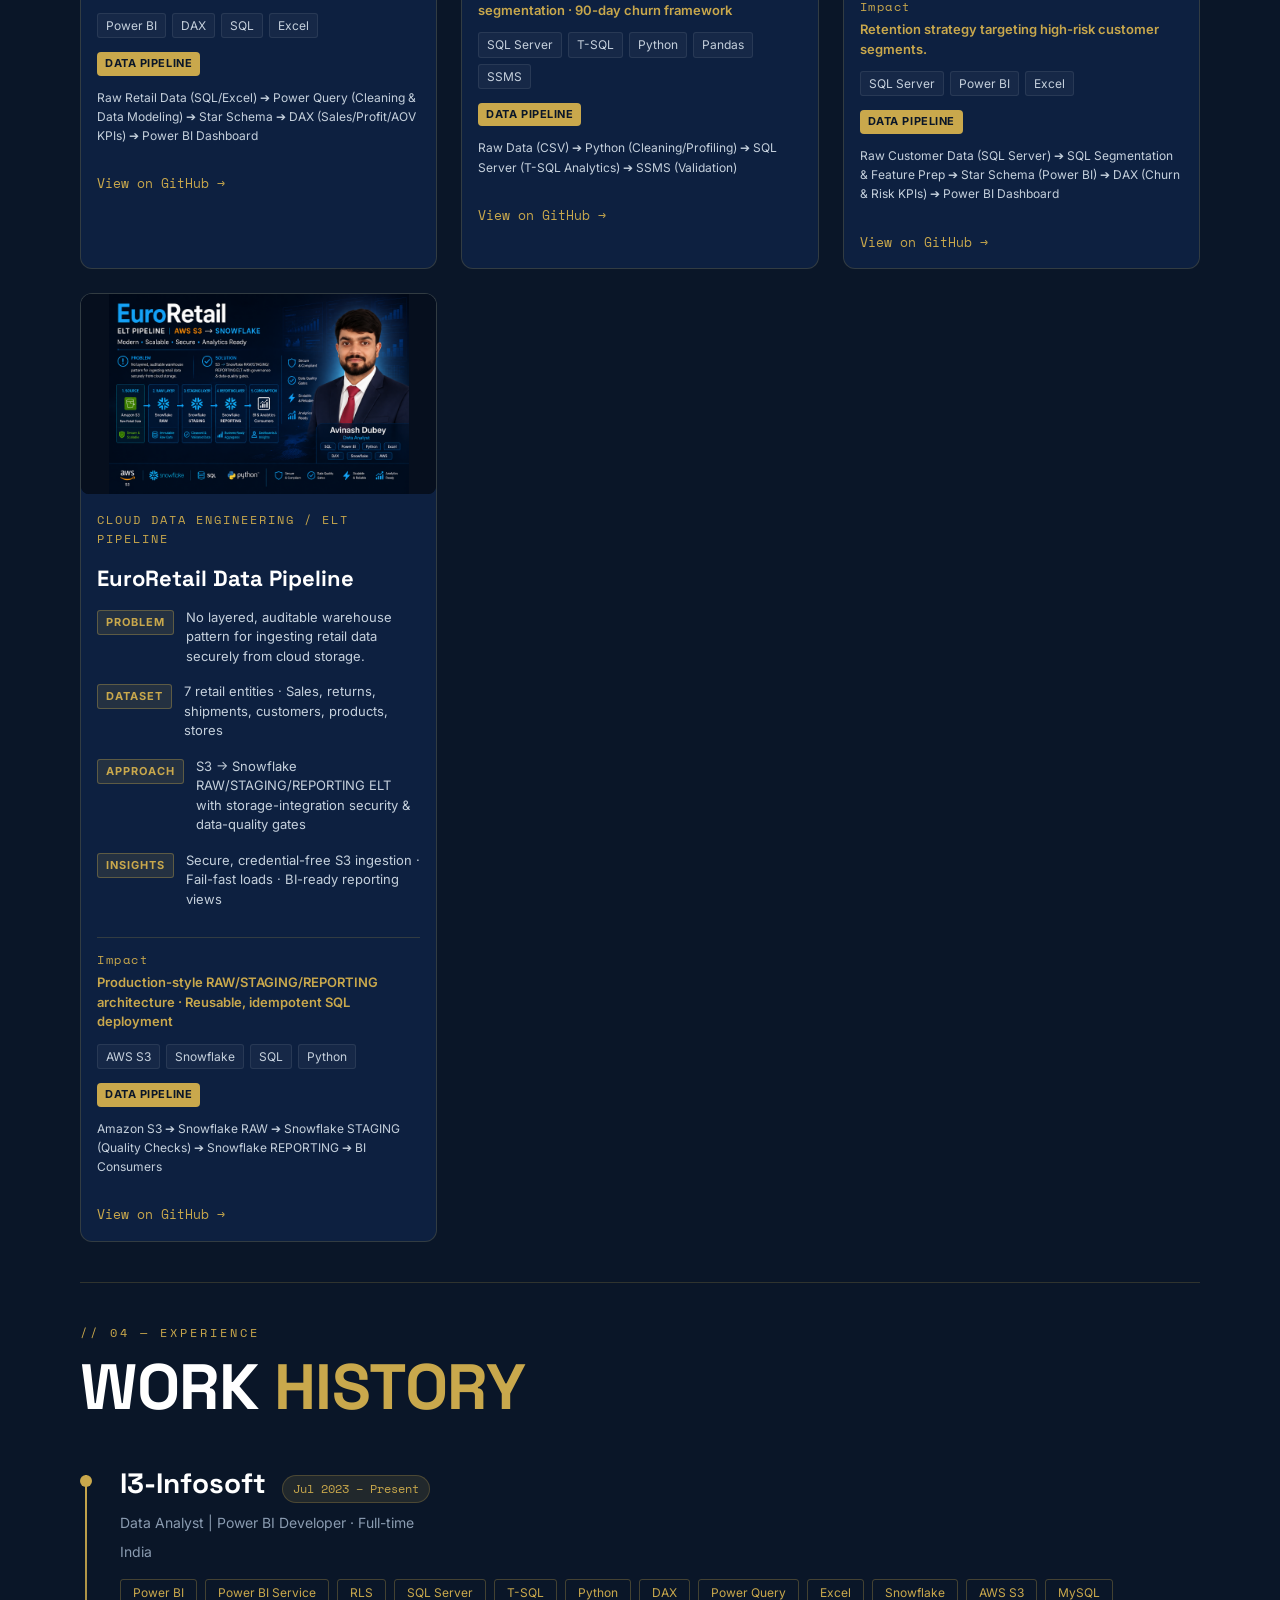
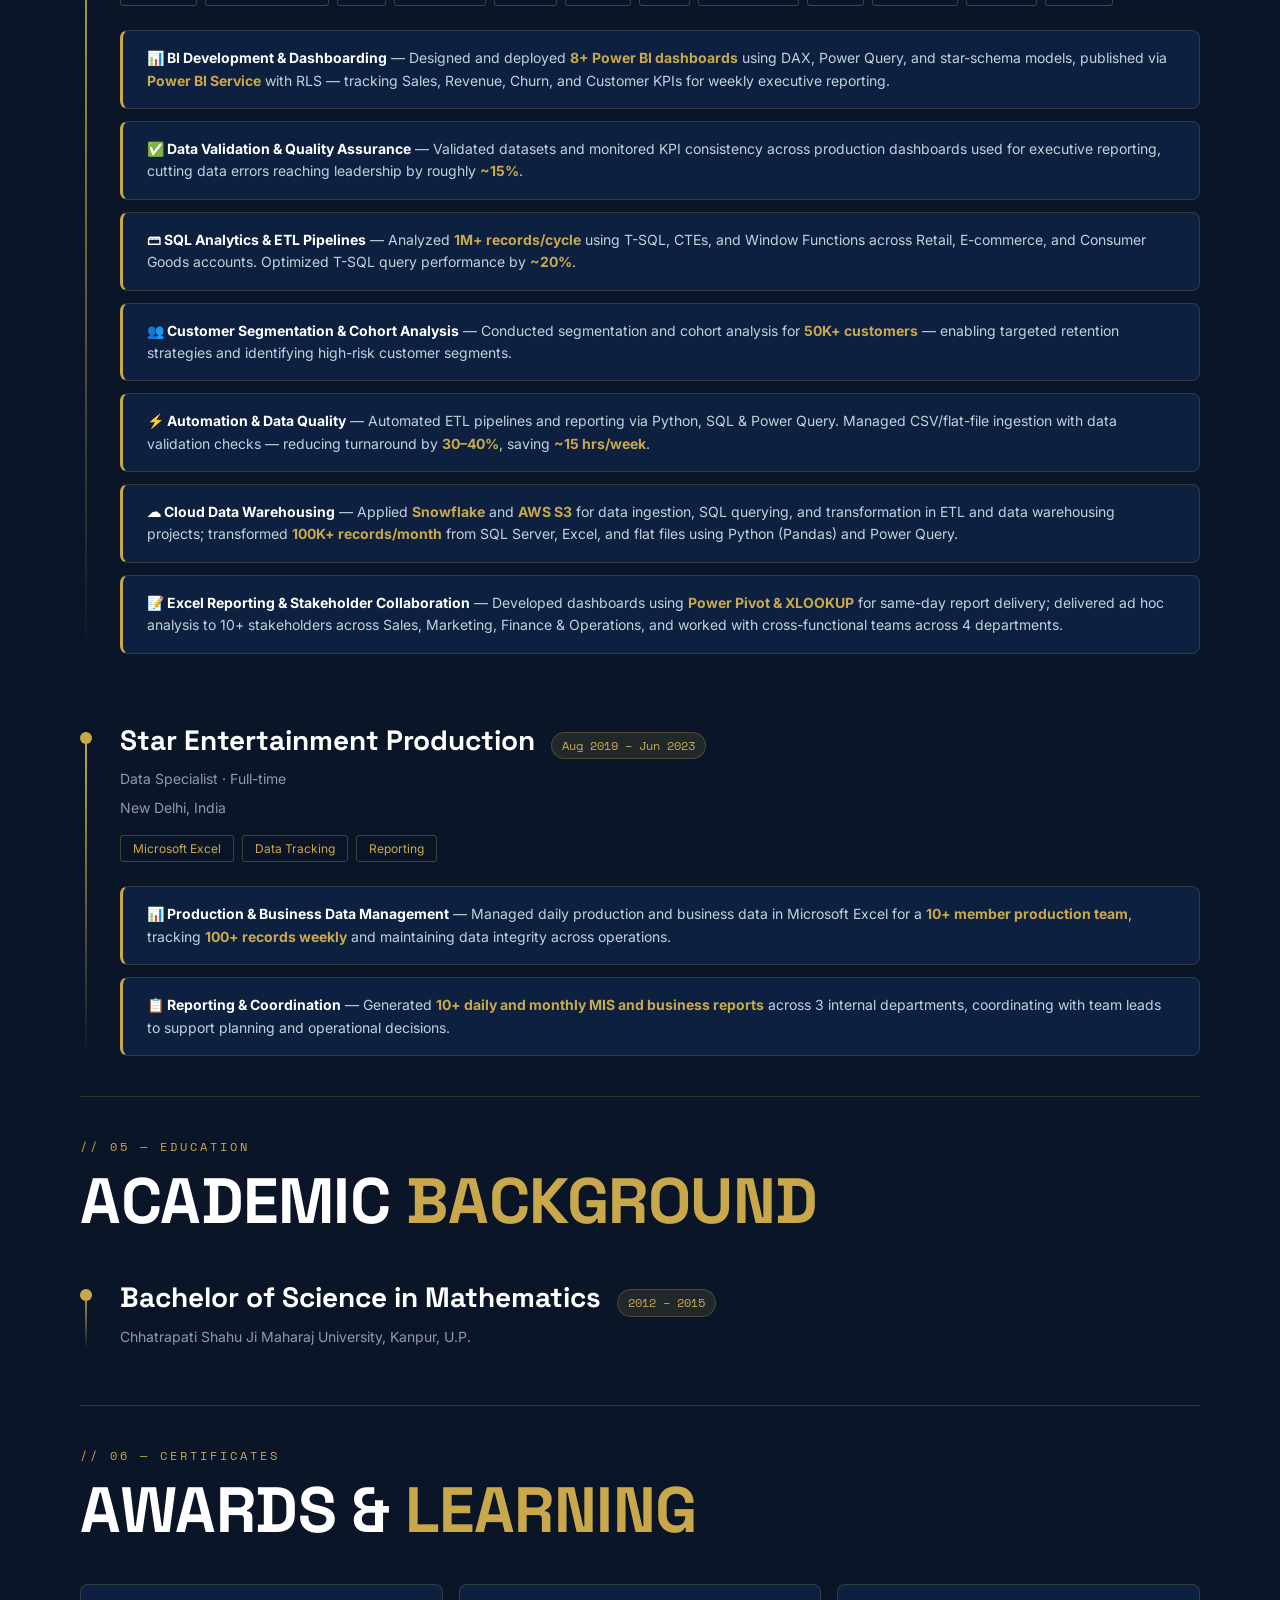
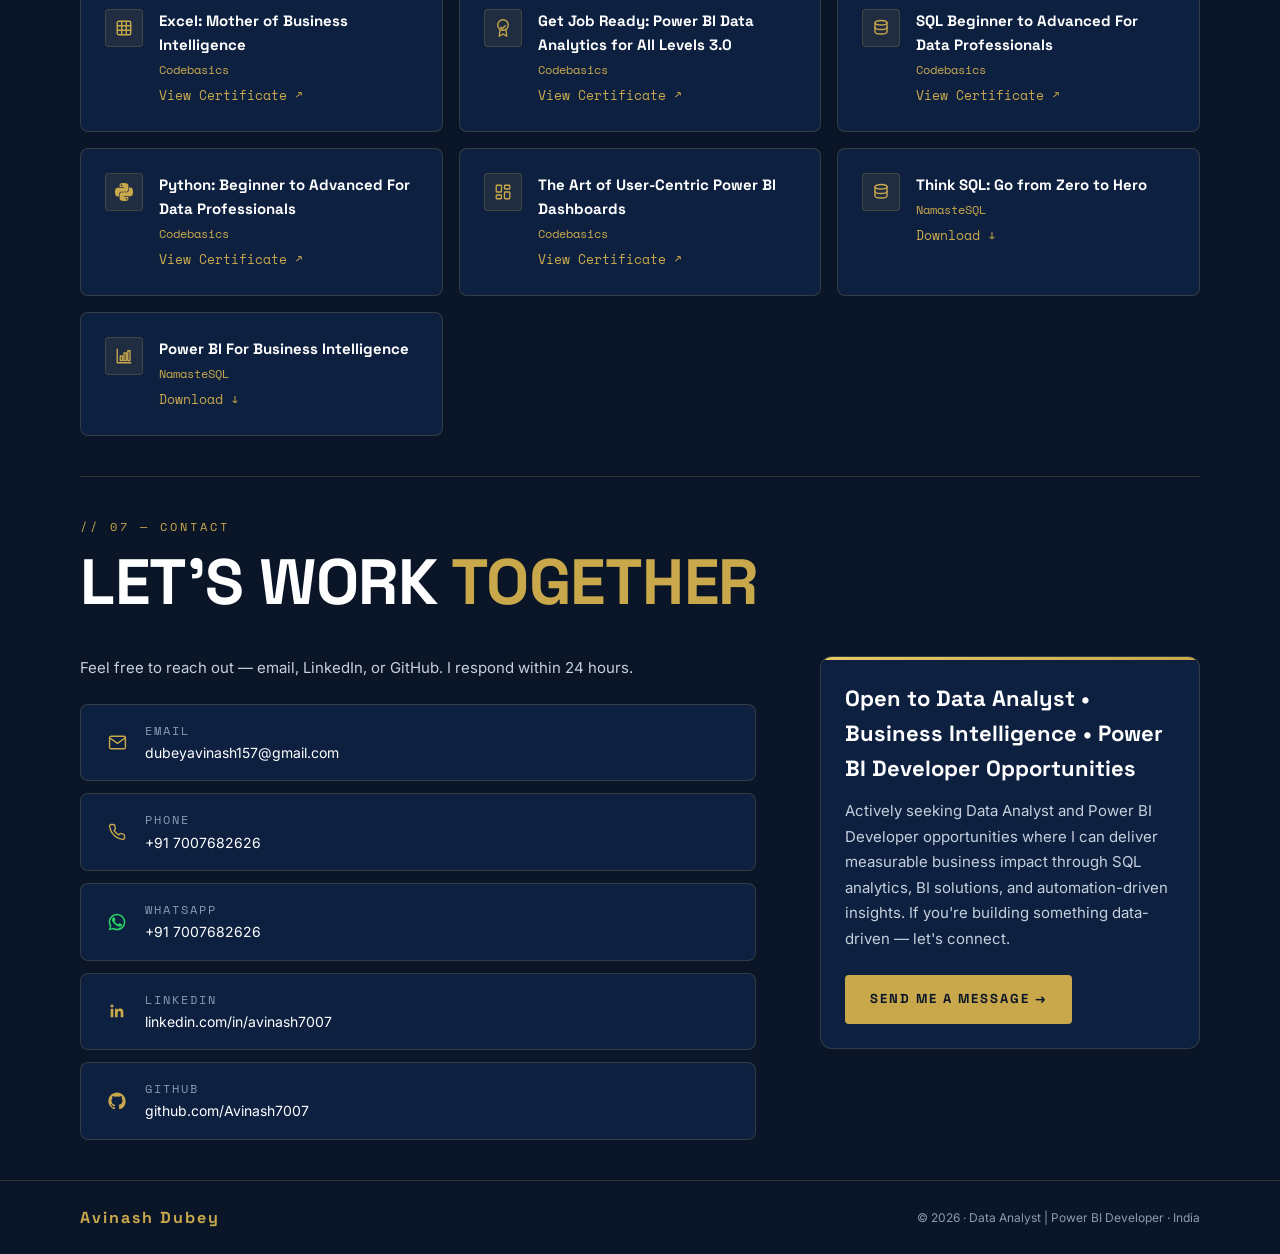
==== commit d5c0f683: "fix star exp" ====
--- a/index.html
+++ b/index.html
@@ -137,7 +137,7 @@
   <h2 class="sec-title" id="about-title">THE PERSON <span>BEHIND THE DATA</span></h2>
   <div class="about-grid">
     <div class="about-text">
-      <p>Data Analyst and Power BI Developer with <strong>3 years of experience</strong> in <strong>SQL (T-SQL), Power BI (DAX, Power Query), Python, and Advanced Excel</strong>, specializing in dashboard development, KPI reporting, and business intelligence across <strong>Retail, E-Commerce, and Consumer Goods</strong> sectors.</p>
+      <p>Data Analyst and Power BI Developer with <strong>3+ years of experience</strong> in <strong>SQL (T-SQL), Power BI (DAX, Power Query), Python, and Advanced Excel</strong>, specializing in dashboard development, KPI reporting, and business intelligence across <strong>Retail, E-Commerce, and Consumer Goods</strong> sectors.</p>
       <p>Delivered a retail sales analysis with executive-ready KPI reporting and built a customer risk model across <strong>2,389 accounts</strong> that surfaced <strong>$2.5M in at-risk revenue</strong>. Streamlined recurring reporting workflows, saving roughly <strong>15 hours per week</strong> and boosting overall query speed by about <strong>20%</strong>. Experienced in ETL, data validation, workflow automation, and cloud-based data warehousing using <strong>Snowflake and AWS S3</strong>.</p>
     </div>
   </div>
@@ -234,7 +234,7 @@
         <div class="proj-row"><span class="pb pb-d">Dataset</span><span class="proj-rt">30K+ customers &middot; Demographics, tenure, credit score, account balance &middot; 2016-2019</span></div>
         <div class="proj-row"><span class="pb pb-a">Approach</span><span class="proj-rt">SQL segmentation + Power BI star schema + DAX KPIs — churn rate, tenure analysis, risk profiling</span></div>
         <div class="proj-row"><span class="pb pb-i">Insights</span><span class="proj-rt">Female churn 56% higher &middot; Fair credit = most exits &middot; Inactive = top driver</span></div>
-        <div class="proj-imp"><div class="imp-lbl">Impact</div><div class="imp-txt">Retention strategy targeting high-risk segments — ~12% churn risk reduction</div></div>
+        <div class="proj-imp"><div class="imp-lbl">Impact</div><div class="imp-txt">Retention strategy targeting high-risk customer segments.</div></div>
         <div class="proj-tools"><span class="ttag">SQL Server</span><span class="ttag">Power BI</span><span class="ttag">Excel</span></div>
         <div class="proj-pipeline"><span class="pipe-lbl">Data Pipeline</span><span class="pipe-flow">Raw Customer Data (SQL Server) ➔ SQL Segmentation &amp; Feature Prep ➔ Star Schema (Power BI) ➔ DAX (Churn &amp; Risk KPIs) ➔ Power BI Dashboard</span></div>
         <a href="https://github.com/Avinash7007/Customer_Churn_Segmentation_and_Retention" target="_blank" rel="noopener noreferrer" class="proj-link">View on GitHub &#8594;</a>
@@ -281,7 +281,7 @@
       <div class="exp-item"><strong>&#128202; BI Development &amp; Dashboarding</strong> — Designed and deployed <span class="m">8+ Power BI dashboards</span> using DAX, Power Query, and star-schema models, published via <span class="m">Power BI Service</span> with RLS — tracking Sales, Revenue, Churn, and Customer KPIs for weekly executive reporting.</div>
       <div class="exp-item"><strong>&#9989; Data Validation &amp; Quality Assurance</strong> — Validated datasets and monitored KPI consistency across production dashboards used for executive reporting, cutting data errors reaching leadership by roughly <span class="m">~15%</span>.</div>
       <div class="exp-item"><strong>&#128451; SQL Analytics &amp; ETL Pipelines</strong> — Analyzed <span class="m">1M+ records/cycle</span> using T-SQL, CTEs, and Window Functions across Retail, E-commerce, and Consumer Goods accounts. Optimized T-SQL query performance by <span class="m">~20%</span>.</div>
-      <div class="exp-item"><strong>&#128101; Customer Segmentation &amp; Cohort Analysis</strong> — Conducted segmentation and cohort analysis for <span class="m">50K+ customers</span> — enabling targeted retention strategies and reducing churn risk by <span class="m">~12%</span>.</div>
+      <div class="exp-item"><strong>&#128101; Customer Segmentation &amp; Cohort Analysis</strong> — Conducted segmentation and cohort analysis for <span class="m">50K+ customers</span> — enabling targeted retention strategies and identifying high-risk customer segments.</div>
       <div class="exp-item"><strong>&#9889; Automation &amp; Data Quality</strong> — Automated ETL pipelines and reporting via Python, SQL &amp; Power Query. Managed CSV/flat-file ingestion with data validation checks — reducing turnaround by <span class="m">30–40%</span>, saving <span class="m">~15 hrs/week</span>.</div>
       <div class="exp-item"><strong>&#9729; Cloud Data Warehousing</strong> — Applied <span class="m">Snowflake</span> and <span class="m">AWS S3</span> for data ingestion, SQL querying, and transformation in ETL and data warehousing projects; transformed <span class="m">100K+ records/month</span> from SQL Server, Excel, and flat files using Python (Pandas) and Power Query.</div>
       <div class="exp-item"><strong>&#128221; Excel Reporting &amp; Stakeholder Collaboration</strong> — Developed dashboards using <span class="m">Power Pivot &amp; XLOOKUP</span> for same-day report delivery; delivered ad hoc analysis to 10+ stakeholders across Sales, Marketing, Finance &amp; Operations, and worked with cross-functional teams across 4 departments.</div>
@@ -296,8 +296,8 @@
 
     <div class="exp-tools"><span class="exp-tool">Microsoft Excel</span><span class="exp-tool">Data Tracking</span><span class="exp-tool">Reporting</span></div>
     <div class="exp-items">
-      <div class="exp-item"><strong>&#128202; Production &amp; Business Data Management</strong> — Managed daily production and business data in Microsoft Excel for a <span class="m">15+ member production team</span>, tracking <span class="m">200+ records weekly</span> and maintaining data integrity across operations.</div>
-      <div class="exp-item"><strong>&#128203; Reporting &amp; Coordination</strong> — Prepared <span class="m">20+ daily and monthly production reports</span> for 3 internal departments, coordinating with team leads to support planning and operational decisions.</div>
+      <div class="exp-item"><strong>&#128202; Production &amp; Business Data Management</strong> — Managed daily production and business data in Microsoft Excel for a <span class="m">10+ member production team</span>, tracking <span class="m">100+ records weekly</span> and maintaining data integrity across operations.</div>
+      <div class="exp-item"><strong>&#128203; Reporting &amp; Coordination</strong> — Generated <span class="m">10+ daily and monthly MIS and business reports</span> across 3 internal departments, coordinating with team leads to support planning and operational decisions.</div>
     </div>
   </div>
 </section>
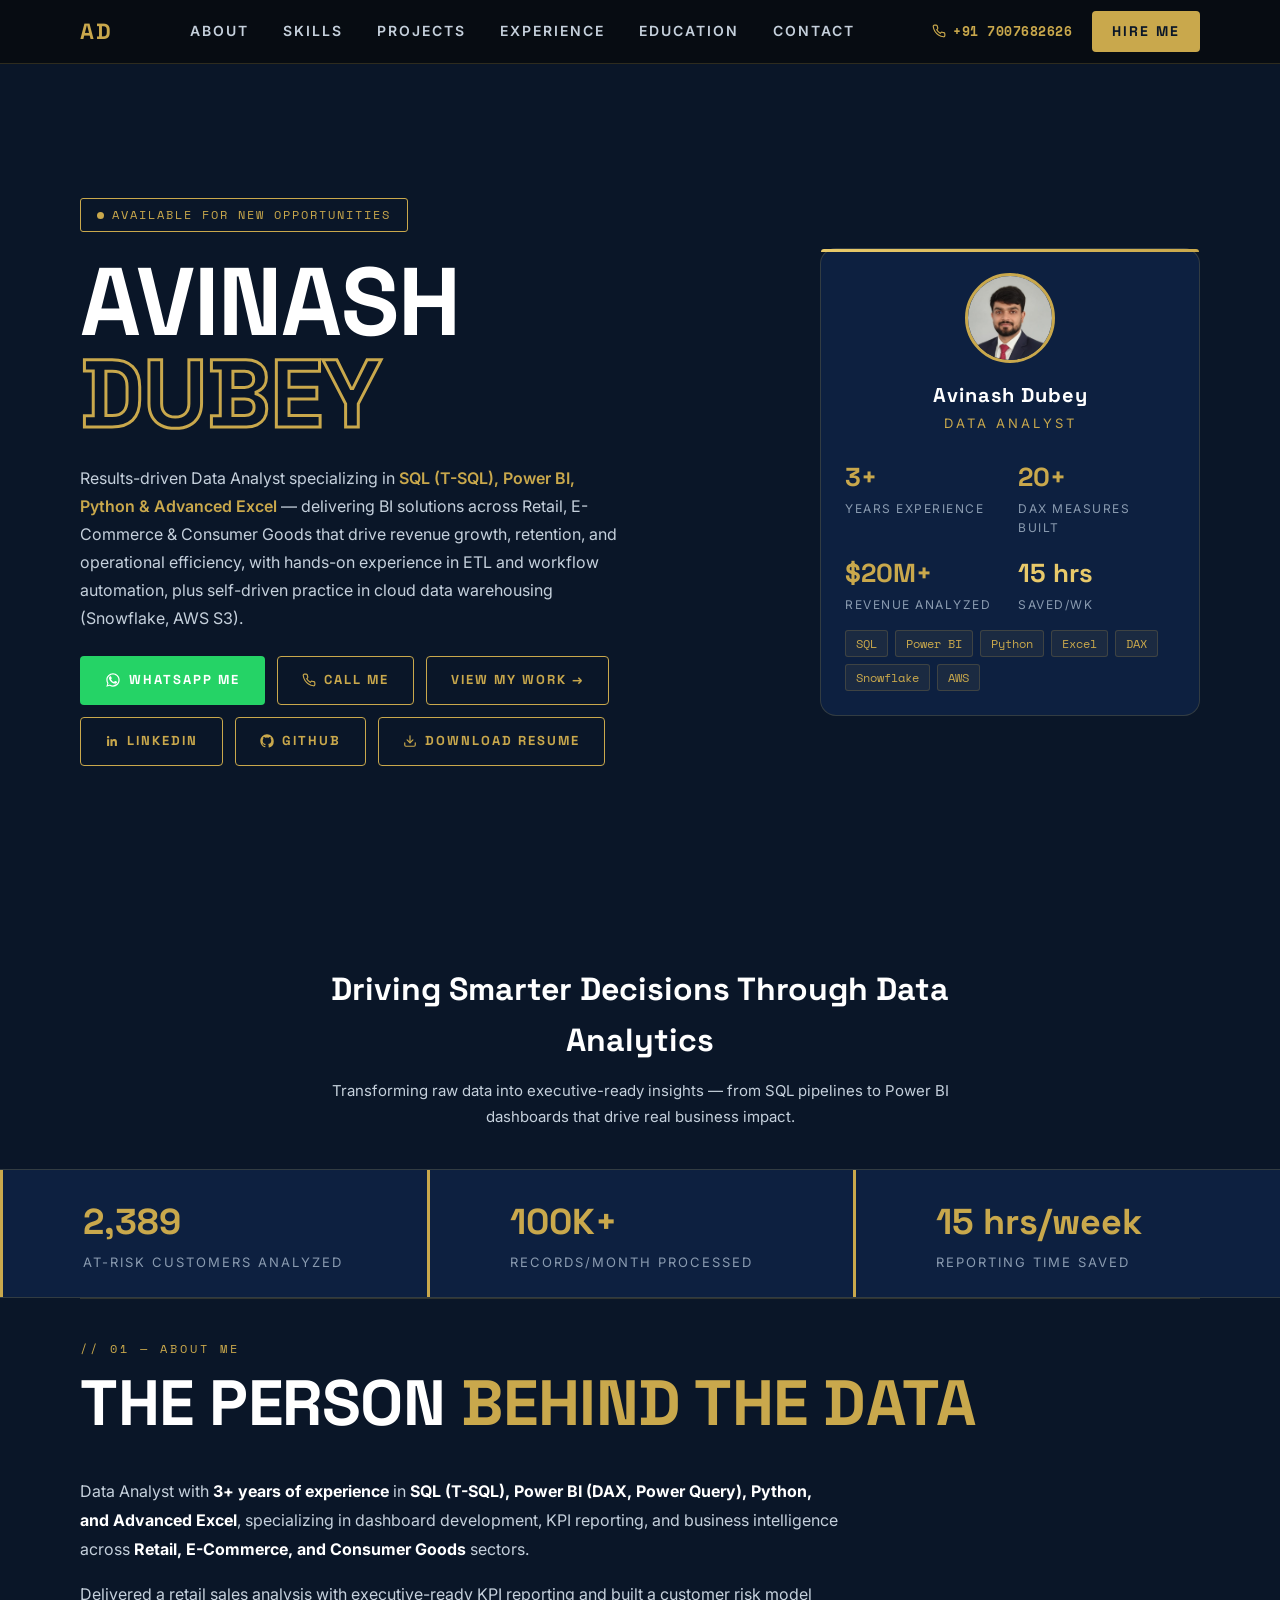
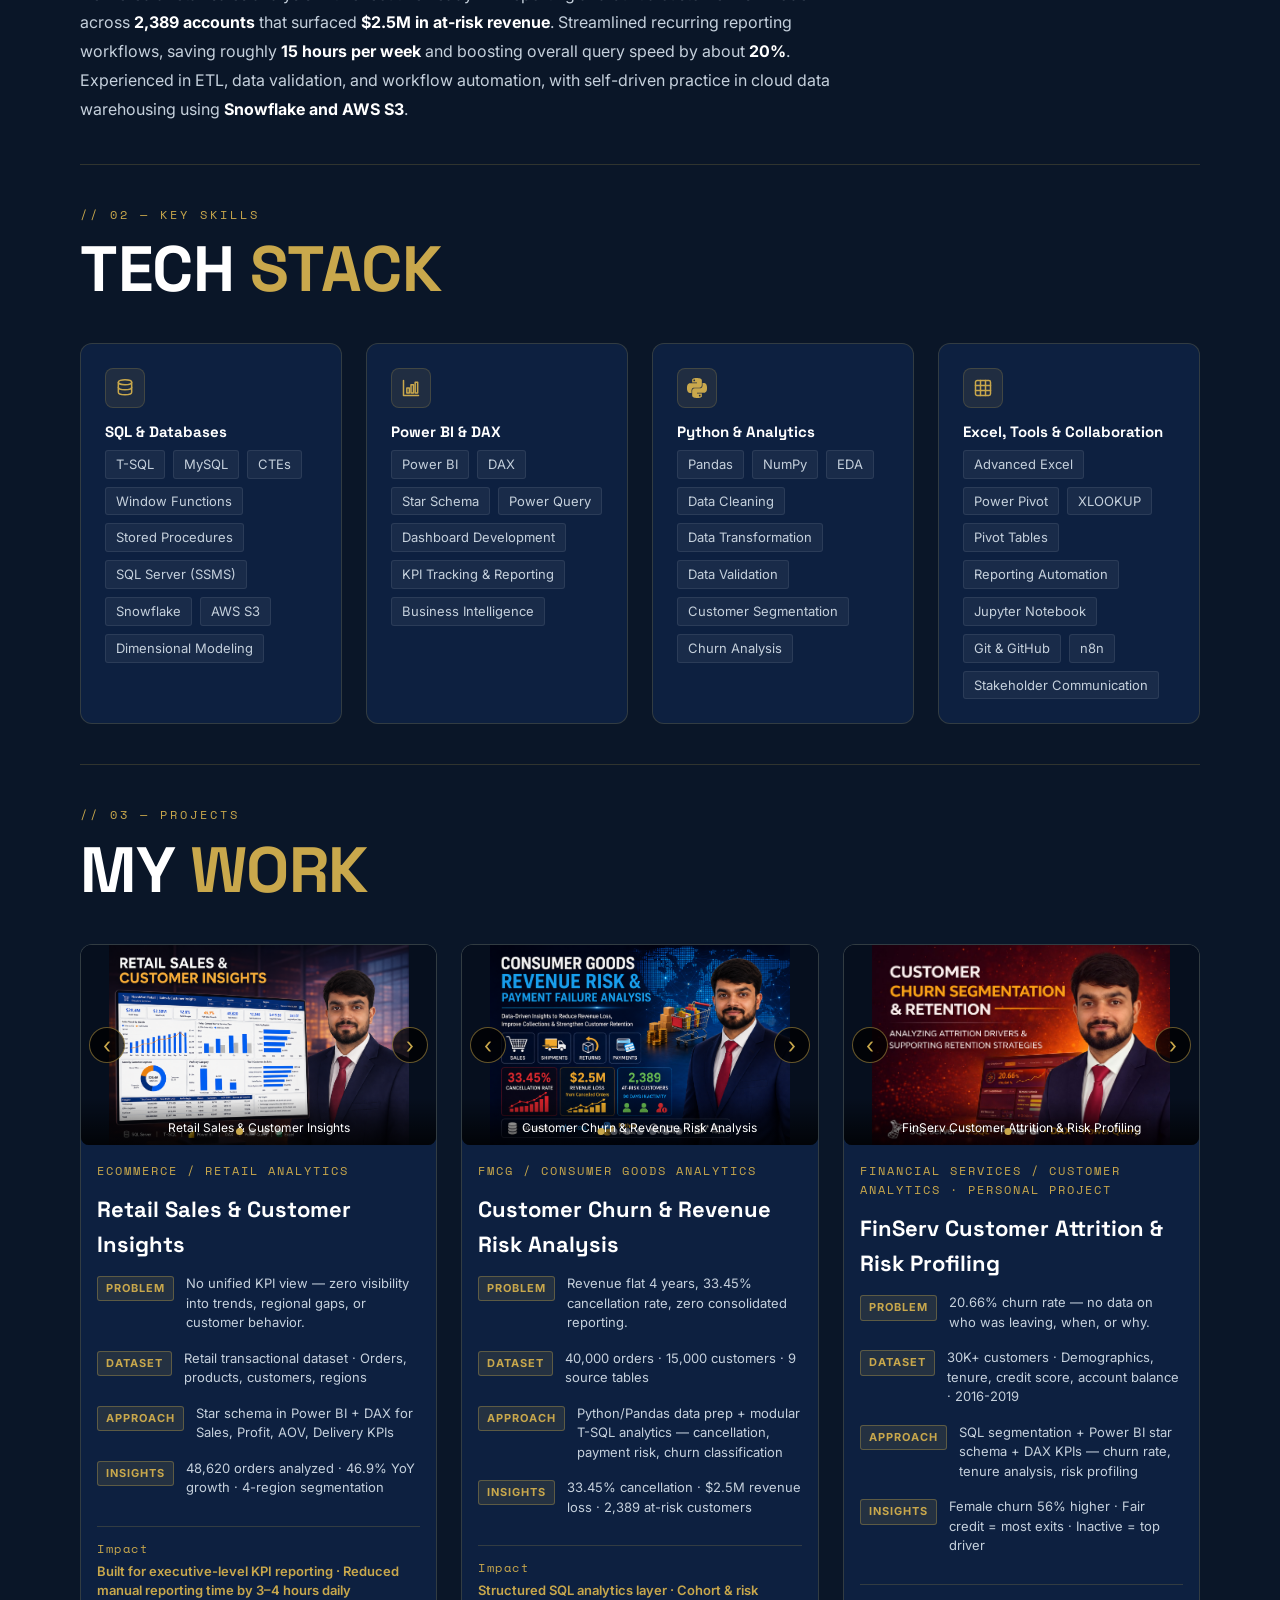
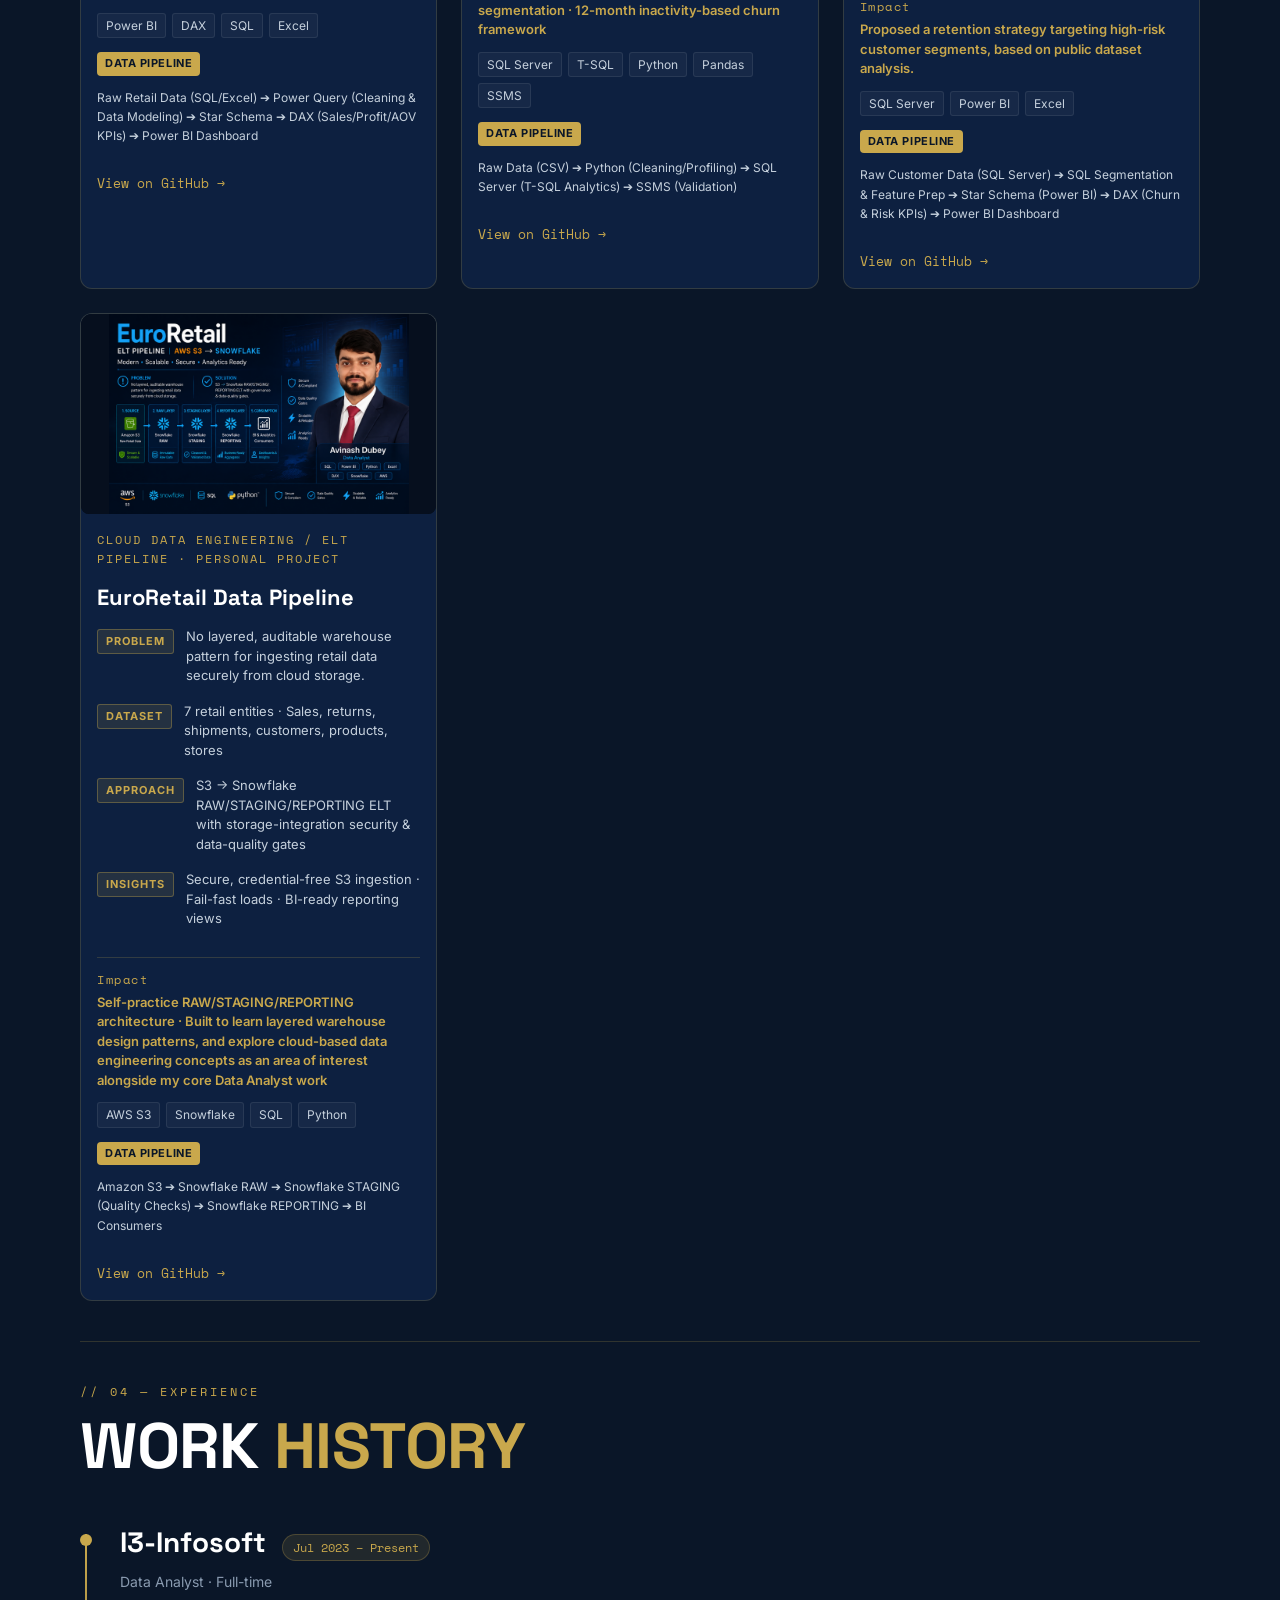
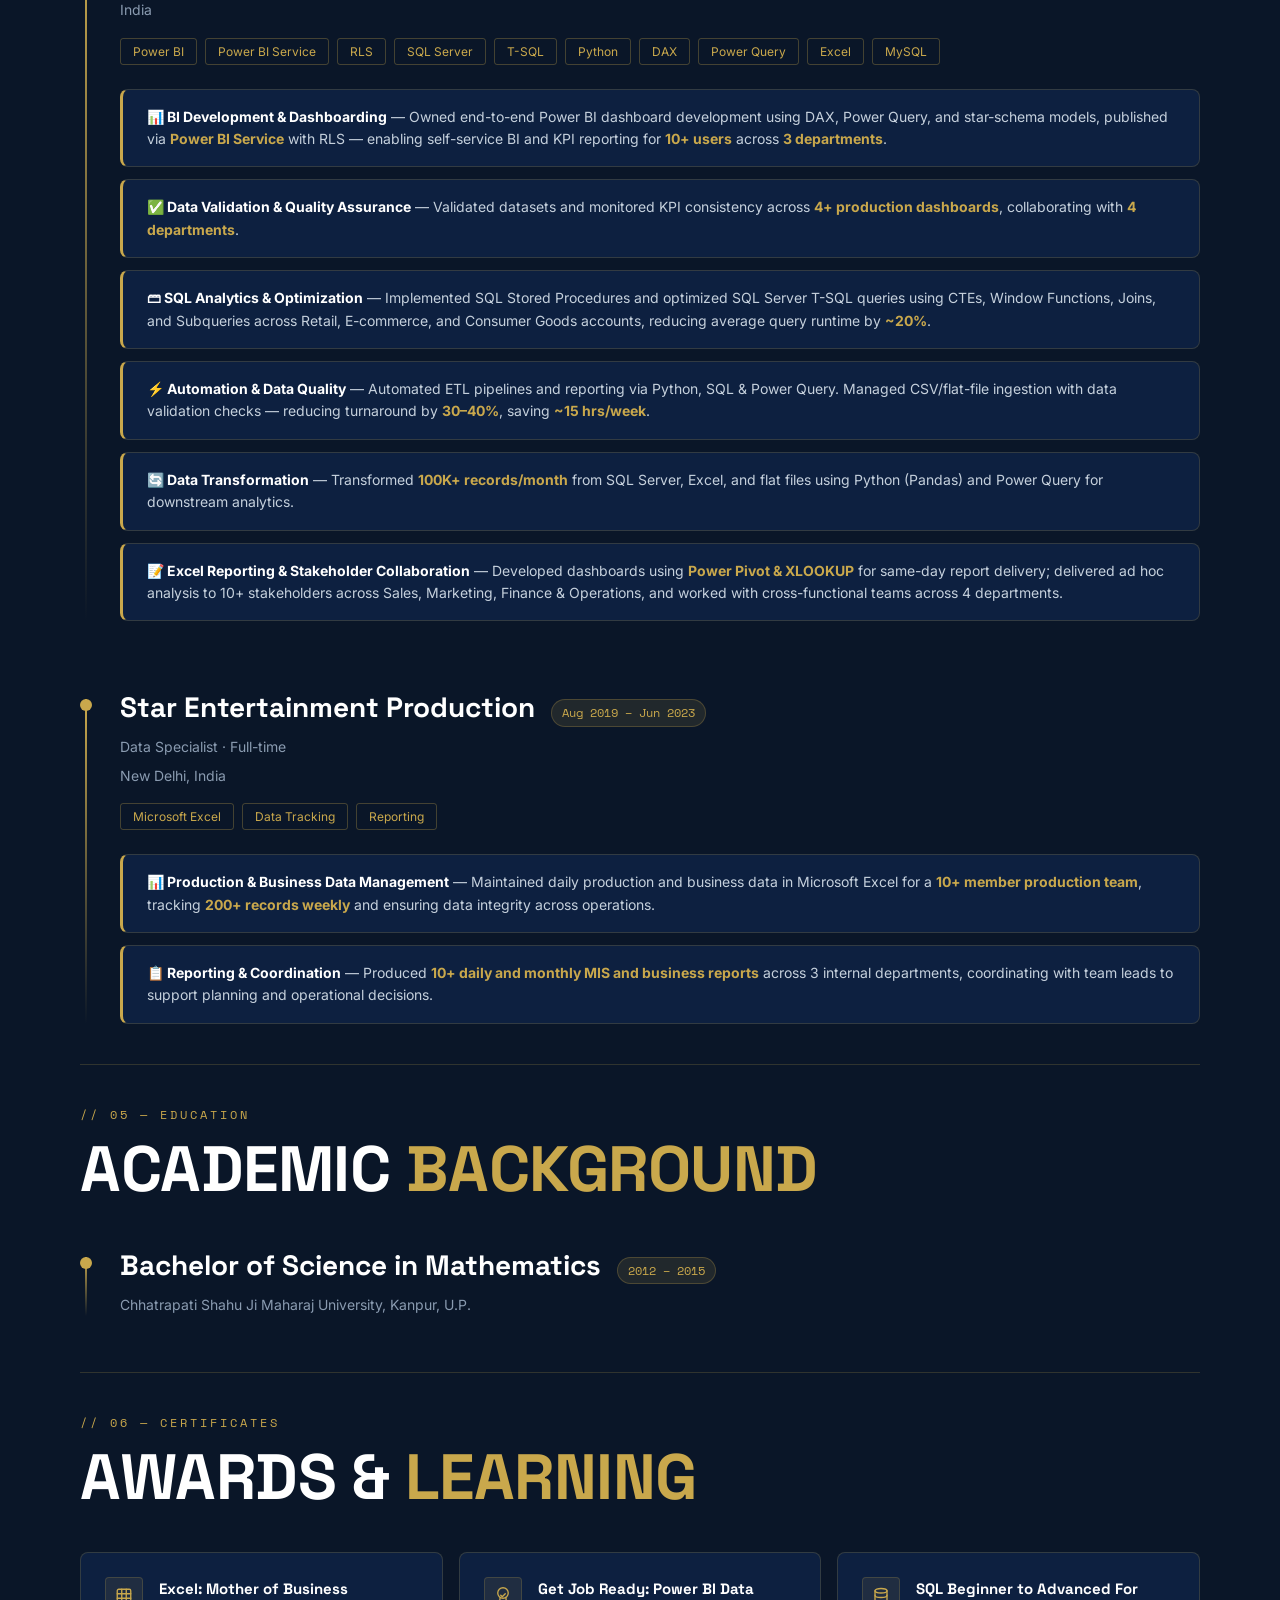
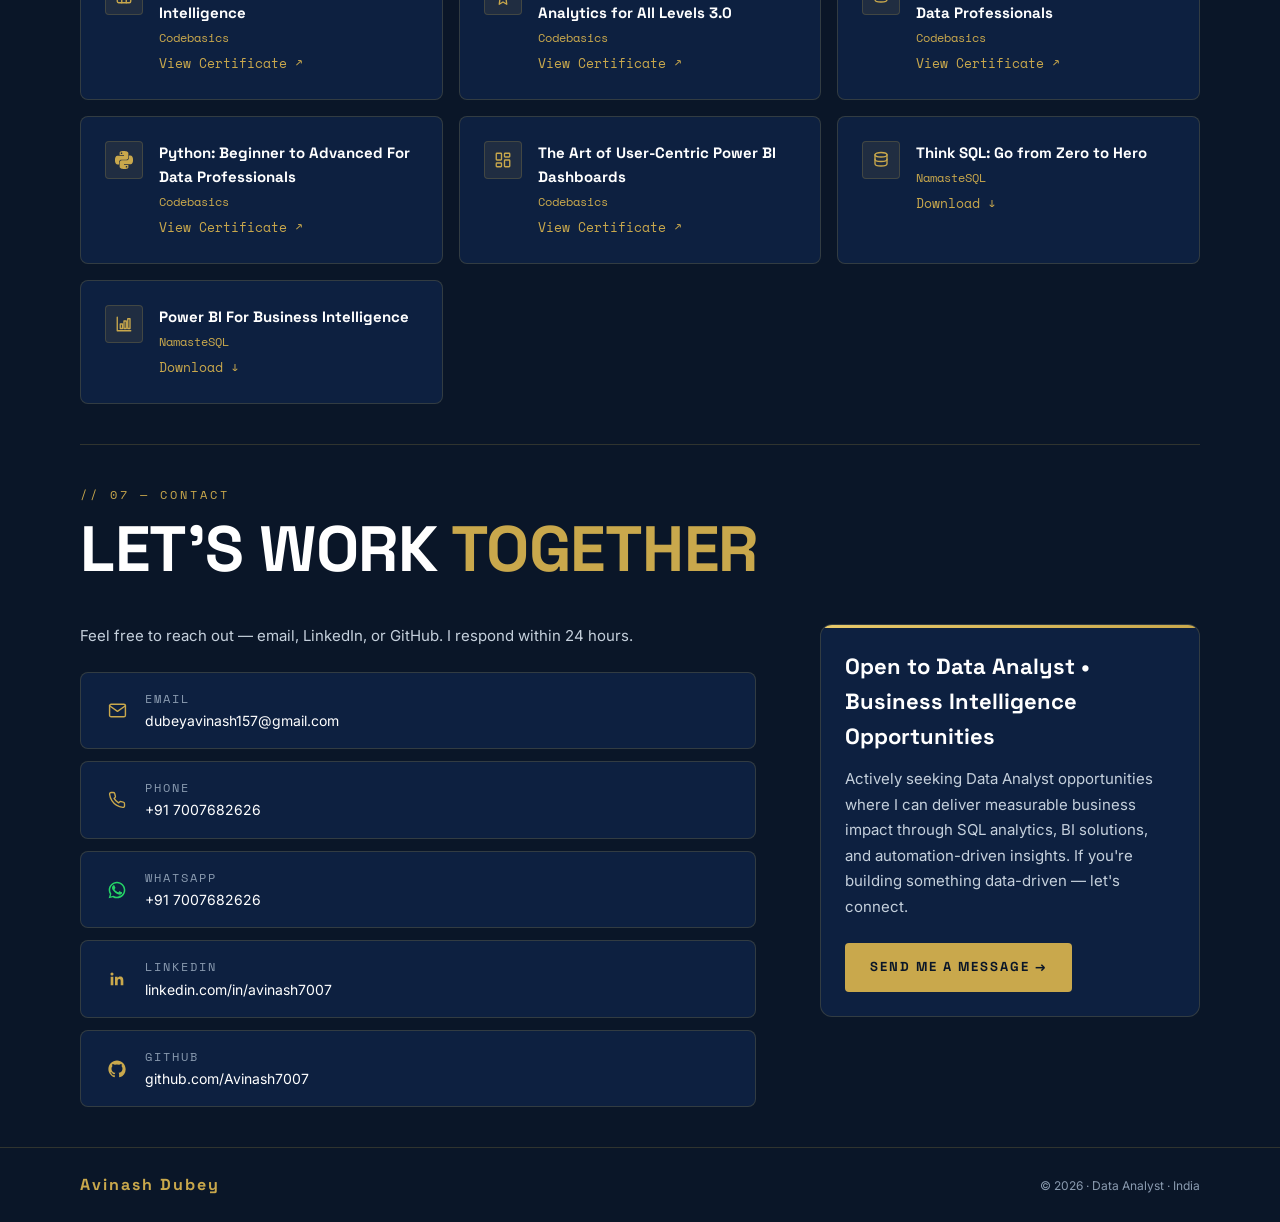
==== commit a74d9871: "fix" ====
--- a/index.html
+++ b/index.html
@@ -3,20 +3,20 @@
 <head>
 <meta charset="UTF-8"/>
 <meta name="viewport" content="width=device-width,initial-scale=1"/>
-<title>Avinash Dubey - Data Analyst | Power BI Developer | India</title>
-<meta name="description" content="Avinash Dubey is a Data Analyst and Power BI Developer with 3+ years of experience in SQL, Power BI, DAX, Python and Excel. Based in India. Available for new opportunities."/>
+<title>Avinash Dubey - Data Analyst | India</title>
+<meta name="description" content="Avinash Dubey is a Data Analyst with 3+ years of experience in SQL, Power BI, DAX, Python and Excel. Based in India. Available for new opportunities."/>
 <meta name="keywords" content="Data Analyst, Power BI Developer, SQL, Power BI, DAX, T-SQL, Python, Excel, Business Intelligence, Dashboard, Analytics, India, Avinash Dubey, data analyst india, power bi developer india"/>
 <meta name="author" content="Avinash Dubey"/>
 <meta name="robots" content="index, follow"/>
 <meta name="theme-color" content="#0a1628"/>
-<meta property="og:title" content="Avinash Dubey - Data Analyst | Power BI Developer"/>
-<meta property="og:description" content="Data Analyst and Power BI Developer with 3+ years of experience. Specialized in SQL analytics, Power BI dashboards, and BI automation. Based in NCR, India."/>
+<meta property="og:title" content="Avinash Dubey - Data Analyst"/>
+<meta property="og:description" content="Data Analyst with 3+ years of experience. Specialized in SQL analytics, Power BI dashboards, and BI automation. Based in NCR, India."/>
 <meta property="og:type" content="website"/>
 <meta property="og:url" content="https://avinash7007.github.io/avinash-portfolio/"/>
 <meta property="og:image" content="https://avinash7007.github.io/avinash-portfolio/images/avatar.jpg"/>
 <meta name="twitter:card" content="summary"/>
-<meta name="twitter:title" content="Avinash Dubey - Data Analyst | Power BI Developer"/>
-<meta name="twitter:description" content="Data Analyst and Power BI Developer with 3+ years of experience in SQL, Power BI, Python. Based in NCR, India."/>
+<meta name="twitter:title" content="Avinash Dubey - Data Analyst"/>
+<meta name="twitter:description" content="Data Analyst with 3+ years of experience in SQL, Power BI, Python. Based in NCR, India."/>
 <link rel="canonical" href="https://avinash7007.github.io/avinash-portfolio/"/>
 
 <!-- Google Analytics 4 (Measurement ID: G-155EZNPE5V) -->
@@ -34,7 +34,7 @@
   "@context": "https://schema.org",
   "@type": "Person",
   "name": "Avinash Dubey",
-  "jobTitle": "Data Analyst, Power BI Developer",
+  "jobTitle": "Data Analyst",
   "url": "https://avinash7007.github.io/avinash-portfolio/",
   "sameAs": [
     "https://linkedin.com/in/avinash7007",
@@ -87,7 +87,7 @@
     <div class="hero-badge">Available for New Opportunities</div>
     <h1 class="hero-name">AVINASH<span class="outline">DUBEY</span></h1>
     <p class="hero-tagline">
-      Results-driven Data Analyst and Power BI Developer specializing in <span class="accent">SQL (T-SQL), Power BI, Python &amp; Advanced Excel</span> — delivering BI solutions across Retail, E-Commerce &amp; Consumer Goods that drive revenue growth, retention, and operational efficiency, with hands-on experience in ETL, data warehousing (Snowflake, AWS S3), and workflow automation.
+      Results-driven Data Analyst specializing in <span class="accent">SQL (T-SQL), Power BI, Python &amp; Advanced Excel</span> — delivering BI solutions across Retail, E-Commerce &amp; Consumer Goods that drive revenue growth, retention, and operational efficiency, with hands-on experience in ETL and workflow automation, plus self-driven practice in cloud data warehousing (Snowflake, AWS S3).
     </p>
     <div class="hero-btns">
       <a href="https://wa.me/917007682626?text=Hi%20Avinash%2C%20I%20came%20across%20your%20portfolio%20and%20would%20like%20to%20connect." target="_blank" rel="noopener noreferrer" class="btn-wa"><svg viewBox="0 0 24 24" width="16" height="16" fill="currentColor" aria-hidden="true"><path d="M17.472 14.382c-.297-.149-1.758-.867-2.03-.967-.273-.099-.471-.148-.67.15-.197.297-.767.966-.94 1.164-.173.199-.347.223-.644.075-.297-.15-1.255-.463-2.39-1.475-.883-.788-1.48-1.761-1.653-2.059-.173-.297-.018-.458.13-.606.134-.133.298-.347.446-.52.149-.174.198-.298.298-.497.099-.198.05-.371-.025-.52-.075-.149-.669-1.612-.916-2.207-.242-.579-.487-.5-.669-.51-.173-.008-.371-.01-.57-.01-.198 0-.52.074-.792.372-.272.297-1.04 1.016-1.04 2.479 0 1.462 1.065 2.875 1.213 3.074.149.198 2.096 3.2 5.077 4.487.709.306 1.262.489 1.694.625.712.227 1.36.195 1.871.118.571-.085 1.758-.719 2.006-1.413.248-.694.248-1.289.173-1.413-.074-.124-.272-.198-.57-.347z"/><path d="M12.001 2C6.478 2 2 6.478 2 12c0 1.9.529 3.68 1.446 5.198L2 22l4.906-1.428A9.955 9.955 0 0012.001 22C17.523 22 22 17.522 22 12S17.523 2 12.001 2zm5.657 15.657A8.28 8.28 0 0112 20.16a8.28 8.28 0 01-4.206-1.147l-.301-.179-3.129.911.919-3.106-.196-.319A8.27 8.27 0 013.84 12c0-4.507 3.654-8.16 8.161-8.16 4.507 0 8.161 3.653 8.161 8.16 0 4.508-3.654 8.161-8.161 8.161z"/></svg> WhatsApp Me</a>
@@ -107,10 +107,10 @@
   <div class="hero-card">
     <img loading="lazy" src="images/avatar.jpg" alt="Portrait of Avinash Dubey" class="hero-avatar" width="90" height="90">
     <div class="hero-card-name">Avinash Dubey</div>
-    <div class="hero-card-role">Data Analyst | Power BI Developer</div>
+    <div class="hero-card-role">Data Analyst</div>
     <div class="hero-stats">
       <div><div class="stat-val">3+</div><div class="stat-lbl">Years Experience</div></div>
-      <div><div class="stat-val">20+</div><div class="stat-lbl">Business KPIs Tracked</div></div>
+      <div><div class="stat-val">20+</div><div class="stat-lbl">DAX Measures Built</div></div>
       <div><div class="stat-val">$20M+</div><div class="stat-lbl">Revenue Analyzed</div></div>
       <div><div class="stat-val pur">15 hrs</div><div class="stat-lbl">Saved/Wk</div></div>
     </div>
@@ -126,8 +126,8 @@
   <p class="stl-sub">Transforming raw data into executive-ready insights — from SQL pipelines to Power BI dashboards that drive real business impact.</p>
 </div>
 <div class="stats-bar">
-  <div class="sbi"><div class="sbv">50K+</div><div class="sbl">Customers Segmented</div></div>
-  <div class="sbi"><div class="sbv">1M+ ROWS</div><div class="sbl">Data Processed</div></div>
+  <div class="sbi"><div class="sbv">2,389</div><div class="sbl">At-Risk Customers Analyzed</div></div>
+  <div class="sbi"><div class="sbv">100K+</div><div class="sbl">Records/Month Processed</div></div>
   <div class="sbi"><div class="sbv">15 hrs/week</div><div class="sbl">Reporting Time Saved</div></div>
 </div>
 <hr class="divider">
@@ -137,8 +137,8 @@
   <h2 class="sec-title" id="about-title">THE PERSON <span>BEHIND THE DATA</span></h2>
   <div class="about-grid">
     <div class="about-text">
-      <p>Data Analyst and Power BI Developer with <strong>3+ years of experience</strong> in <strong>SQL (T-SQL), Power BI (DAX, Power Query), Python, and Advanced Excel</strong>, specializing in dashboard development, KPI reporting, and business intelligence across <strong>Retail, E-Commerce, and Consumer Goods</strong> sectors.</p>
-      <p>Delivered a retail sales analysis with executive-ready KPI reporting and built a customer risk model across <strong>2,389 accounts</strong> that surfaced <strong>$2.5M in at-risk revenue</strong>. Streamlined recurring reporting workflows, saving roughly <strong>15 hours per week</strong> and boosting overall query speed by about <strong>20%</strong>. Experienced in ETL, data validation, workflow automation, and cloud-based data warehousing using <strong>Snowflake and AWS S3</strong>.</p>
+      <p>Data Analyst with <strong>3+ years of experience</strong> in <strong>SQL (T-SQL), Power BI (DAX, Power Query), Python, and Advanced Excel</strong>, specializing in dashboard development, KPI reporting, and business intelligence across <strong>Retail, E-Commerce, and Consumer Goods</strong> sectors.</p>
+      <p>Delivered a retail sales analysis with executive-ready KPI reporting and built a customer risk model across <strong>2,389 accounts</strong> that surfaced <strong>$2.5M in at-risk revenue</strong>. Streamlined recurring reporting workflows, saving roughly <strong>15 hours per week</strong> and boosting overall query speed by about <strong>20%</strong>. Experienced in ETL, data validation, and workflow automation, with self-driven practice in cloud data warehousing using <strong>Snowflake and AWS S3</strong>.</p>
     </div>
   </div>
 </section>
@@ -180,7 +180,7 @@
         <div class="proj-row"><span class="pb pb-d">Dataset</span><span class="proj-rt">Retail transactional dataset &middot; Orders, products, customers, regions</span></div>
         <div class="proj-row"><span class="pb pb-a">Approach</span><span class="proj-rt">Star schema in Power BI + DAX for Sales, Profit, AOV, Delivery KPIs</span></div>
         <div class="proj-row"><span class="pb pb-i">Insights</span><span class="proj-rt">48,620 orders analyzed &middot; 46.9% YoY growth &middot; 4-region segmentation</span></div>
-        <div class="proj-imp"><div class="imp-lbl">Impact</div><div class="imp-txt">Star-schema DAX model adopted by executives · Retention strategy for low-engagement cohorts</div></div>
+        <div class="proj-imp"><div class="imp-lbl">Impact</div><div class="imp-txt">Built for executive-level KPI reporting · Reduced manual reporting time by 3–4 hours daily</div></div>
         <div class="proj-tools"><span class="ttag">Power BI</span><span class="ttag">DAX</span><span class="ttag">SQL</span><span class="ttag">Excel</span></div>
         <div class="proj-pipeline"><span class="pipe-lbl">Data Pipeline</span><span class="pipe-flow">Raw Retail Data (SQL/Excel) ➔ Power Query (Cleaning &amp; Data Modeling) ➔ Star Schema ➔ DAX (Sales/Profit/AOV KPIs) ➔ Power BI Dashboard</span></div>
         <a href="https://github.com/Avinash7007/Retail-Sales-and-Customer-Insights" target="_blank" rel="noopener noreferrer" class="proj-link">View on GitHub &#8594;</a>
@@ -209,7 +209,7 @@
         <div class="proj-row"><span class="pb pb-d">Dataset</span><span class="proj-rt">40,000 orders &middot; 15,000 customers &middot; 9 source tables</span></div>
         <div class="proj-row"><span class="pb pb-a">Approach</span><span class="proj-rt">Python/Pandas data prep + modular T-SQL analytics — cancellation, payment risk, churn classification</span></div>
         <div class="proj-row"><span class="pb pb-i">Insights</span><span class="proj-rt">33.45% cancellation &middot; $2.5M revenue loss &middot; 2,389 at-risk customers</span></div>
-        <div class="proj-imp"><div class="imp-lbl">Impact</div><div class="imp-txt">Production-ready SQL analytics layer · Cohort &amp; risk segmentation · 90-day churn framework</div></div>
+        <div class="proj-imp"><div class="imp-lbl">Impact</div><div class="imp-txt">Structured SQL analytics layer · Cohort &amp; risk segmentation · 12-month inactivity-based churn framework</div></div>
         <div class="proj-tools"><span class="ttag">SQL Server</span><span class="ttag">T-SQL</span><span class="ttag">Python</span><span class="ttag">Pandas</span><span class="ttag">SSMS</span></div>
         <div class="proj-pipeline"><span class="pipe-lbl">Data Pipeline</span><span class="pipe-flow">Raw Data (CSV) ➔ Python (Cleaning/Profiling) ➔ SQL Server (T-SQL Analytics) ➔ SSMS (Validation)</span></div>
         <a href="https://github.com/Avinash7007/Consumer_Goods_Revenue_Risk_and_Payment_Failure_Analysis" target="_blank" rel="noopener noreferrer" class="proj-link">View on GitHub &#8594;</a>
@@ -227,14 +227,14 @@
         <button type="button" class="sl-next sl-btn" data-sid="3" aria-label="Next screenshot">&#8250;</button>
         <div class="sl-dots" id="dots3"></div>
       </div>
-      <div class="proj-type">Financial Services / Customer Analytics</div>
+      <div class="proj-type">Financial Services / Customer Analytics &middot; Personal Project</div>
       <div class="proj-body">
         <h3 class="proj-name">FinServ Customer Attrition &amp; Risk Profiling</h3>
         <div class="proj-row"><span class="pb pb-p">Problem</span><span class="proj-rt">20.66% churn rate — no data on who was leaving, when, or why.</span></div>
         <div class="proj-row"><span class="pb pb-d">Dataset</span><span class="proj-rt">30K+ customers &middot; Demographics, tenure, credit score, account balance &middot; 2016-2019</span></div>
         <div class="proj-row"><span class="pb pb-a">Approach</span><span class="proj-rt">SQL segmentation + Power BI star schema + DAX KPIs — churn rate, tenure analysis, risk profiling</span></div>
         <div class="proj-row"><span class="pb pb-i">Insights</span><span class="proj-rt">Female churn 56% higher &middot; Fair credit = most exits &middot; Inactive = top driver</span></div>
-        <div class="proj-imp"><div class="imp-lbl">Impact</div><div class="imp-txt">Retention strategy targeting high-risk customer segments.</div></div>
+        <div class="proj-imp"><div class="imp-lbl">Impact</div><div class="imp-txt">Proposed a retention strategy targeting high-risk customer segments, based on public dataset analysis.</div></div>
         <div class="proj-tools"><span class="ttag">SQL Server</span><span class="ttag">Power BI</span><span class="ttag">Excel</span></div>
         <div class="proj-pipeline"><span class="pipe-lbl">Data Pipeline</span><span class="pipe-flow">Raw Customer Data (SQL Server) ➔ SQL Segmentation &amp; Feature Prep ➔ Star Schema (Power BI) ➔ DAX (Churn &amp; Risk KPIs) ➔ Power BI Dashboard</span></div>
         <a href="https://github.com/Avinash7007/Customer_Churn_Segmentation_and_Retention" target="_blank" rel="noopener noreferrer" class="proj-link">View on GitHub &#8594;</a>
@@ -248,14 +248,14 @@
         </div>
         <div class="sl-dots" id="dots4"></div>
       </div>
-      <div class="proj-type">Cloud Data Engineering / ELT Pipeline</div>
+      <div class="proj-type">Cloud Data Engineering / ELT Pipeline &middot; Personal Project</div>
       <div class="proj-body">
         <h3 class="proj-name">EuroRetail Data Pipeline</h3>
         <div class="proj-row"><span class="pb pb-p">Problem</span><span class="proj-rt">No layered, auditable warehouse pattern for ingesting retail data securely from cloud storage.</span></div>
         <div class="proj-row"><span class="pb pb-d">Dataset</span><span class="proj-rt">7 retail entities &middot; Sales, returns, shipments, customers, products, stores</span></div>
         <div class="proj-row"><span class="pb pb-a">Approach</span><span class="proj-rt">S3 &#8594; Snowflake RAW/STAGING/REPORTING ELT with storage-integration security &amp; data-quality gates</span></div>
         <div class="proj-row"><span class="pb pb-i">Insights</span><span class="proj-rt">Secure, credential-free S3 ingestion &middot; Fail-fast loads &middot; BI-ready reporting views</span></div>
-        <div class="proj-imp"><div class="imp-lbl">Impact</div><div class="imp-txt">Production-style RAW/STAGING/REPORTING architecture · Reusable, idempotent SQL deployment</div></div>
+        <div class="proj-imp"><div class="imp-lbl">Impact</div><div class="imp-txt">Self-practice RAW/STAGING/REPORTING architecture · Built to learn layered warehouse design patterns, and explore cloud-based data engineering concepts as an area of interest alongside my core Data Analyst work</div></div>
         <div class="proj-tools"><span class="ttag">AWS S3</span><span class="ttag">Snowflake</span><span class="ttag">SQL</span><span class="ttag">Python</span></div>
         <div class="proj-pipeline"><span class="pipe-lbl">Data Pipeline</span><span class="pipe-flow">Amazon S3 ➔ Snowflake RAW ➔ Snowflake STAGING (Quality Checks) ➔ Snowflake REPORTING ➔ BI Consumers</span></div>
         <a href="https://github.com/Avinash7007/euroretail-data-pipeline" target="_blank" rel="noopener noreferrer" class="proj-link">View on GitHub &#8594;</a>
@@ -273,17 +273,16 @@
   <div class="exp-wrap">
     <div class="exp-dot" aria-hidden="true"></div>
     <div class="exp-hdr"><span class="exp-co">I3-Infosoft</span><span class="exp-ten">Jul 2023 – Present</span></div>
-    <div class="exp-meta">Data Analyst | Power BI Developer &middot; Full-time</div>
+    <div class="exp-meta">Data Analyst &middot; Full-time</div>
     <div class="exp-meta last">India</div>
 
-    <div class="exp-tools"><span class="exp-tool">Power BI</span><span class="exp-tool">Power BI Service</span><span class="exp-tool">RLS</span><span class="exp-tool">SQL Server</span><span class="exp-tool">T-SQL</span><span class="exp-tool">Python</span><span class="exp-tool">DAX</span><span class="exp-tool">Power Query</span><span class="exp-tool">Excel</span><span class="exp-tool">Snowflake</span><span class="exp-tool">AWS S3</span><span class="exp-tool">MySQL</span></div>
+    <div class="exp-tools"><span class="exp-tool">Power BI</span><span class="exp-tool">Power BI Service</span><span class="exp-tool">RLS</span><span class="exp-tool">SQL Server</span><span class="exp-tool">T-SQL</span><span class="exp-tool">Python</span><span class="exp-tool">DAX</span><span class="exp-tool">Power Query</span><span class="exp-tool">Excel</span><span class="exp-tool">MySQL</span></div>
     <div class="exp-items">
-      <div class="exp-item"><strong>&#128202; BI Development &amp; Dashboarding</strong> — Designed and deployed <span class="m">8+ Power BI dashboards</span> using DAX, Power Query, and star-schema models, published via <span class="m">Power BI Service</span> with RLS — tracking Sales, Revenue, Churn, and Customer KPIs for weekly executive reporting.</div>
-      <div class="exp-item"><strong>&#9989; Data Validation &amp; Quality Assurance</strong> — Validated datasets and monitored KPI consistency across production dashboards used for executive reporting, cutting data errors reaching leadership by roughly <span class="m">~15%</span>.</div>
-      <div class="exp-item"><strong>&#128451; SQL Analytics &amp; ETL Pipelines</strong> — Analyzed <span class="m">1M+ records/cycle</span> using T-SQL, CTEs, and Window Functions across Retail, E-commerce, and Consumer Goods accounts. Optimized T-SQL query performance by <span class="m">~20%</span>.</div>
-      <div class="exp-item"><strong>&#128101; Customer Segmentation &amp; Cohort Analysis</strong> — Conducted segmentation and cohort analysis for <span class="m">50K+ customers</span> — enabling targeted retention strategies and identifying high-risk customer segments.</div>
+      <div class="exp-item"><strong>&#128202; BI Development &amp; Dashboarding</strong> — Owned end-to-end Power BI dashboard development using DAX, Power Query, and star-schema models, published via <span class="m">Power BI Service</span> with RLS — enabling self-service BI and KPI reporting for <span class="m">10+ users</span> across <span class="m">3 departments</span>.</div>
+      <div class="exp-item"><strong>&#9989; Data Validation &amp; Quality Assurance</strong> — Validated datasets and monitored KPI consistency across <span class="m">4+ production dashboards</span>, collaborating with <span class="m">4 departments</span>.</div>
+      <div class="exp-item"><strong>&#128451; SQL Analytics &amp; Optimization</strong> — Implemented SQL Stored Procedures and optimized SQL Server T-SQL queries using CTEs, Window Functions, Joins, and Subqueries across Retail, E-commerce, and Consumer Goods accounts, reducing average query runtime by <span class="m">~20%</span>.</div>
       <div class="exp-item"><strong>&#9889; Automation &amp; Data Quality</strong> — Automated ETL pipelines and reporting via Python, SQL &amp; Power Query. Managed CSV/flat-file ingestion with data validation checks — reducing turnaround by <span class="m">30–40%</span>, saving <span class="m">~15 hrs/week</span>.</div>
-      <div class="exp-item"><strong>&#9729; Cloud Data Warehousing</strong> — Applied <span class="m">Snowflake</span> and <span class="m">AWS S3</span> for data ingestion, SQL querying, and transformation in ETL and data warehousing projects; transformed <span class="m">100K+ records/month</span> from SQL Server, Excel, and flat files using Python (Pandas) and Power Query.</div>
+      <div class="exp-item"><strong>&#128260; Data Transformation</strong> — Transformed <span class="m">100K+ records/month</span> from SQL Server, Excel, and flat files using Python (Pandas) and Power Query for downstream analytics.</div>
       <div class="exp-item"><strong>&#128221; Excel Reporting &amp; Stakeholder Collaboration</strong> — Developed dashboards using <span class="m">Power Pivot &amp; XLOOKUP</span> for same-day report delivery; delivered ad hoc analysis to 10+ stakeholders across Sales, Marketing, Finance &amp; Operations, and worked with cross-functional teams across 4 departments.</div>
     </div>
   </div>
@@ -296,8 +295,8 @@
 
     <div class="exp-tools"><span class="exp-tool">Microsoft Excel</span><span class="exp-tool">Data Tracking</span><span class="exp-tool">Reporting</span></div>
     <div class="exp-items">
-      <div class="exp-item"><strong>&#128202; Production &amp; Business Data Management</strong> — Managed daily production and business data in Microsoft Excel for a <span class="m">10+ member production team</span>, tracking <span class="m">100+ records weekly</span> and maintaining data integrity across operations.</div>
-      <div class="exp-item"><strong>&#128203; Reporting &amp; Coordination</strong> — Generated <span class="m">10+ daily and monthly MIS and business reports</span> across 3 internal departments, coordinating with team leads to support planning and operational decisions.</div>
+      <div class="exp-item"><strong>&#128202; Production &amp; Business Data Management</strong> — Maintained daily production and business data in Microsoft Excel for a <span class="m">10+ member production team</span>, tracking <span class="m">200+ records weekly</span> and ensuring data integrity across operations.</div>
+      <div class="exp-item"><strong>&#128203; Reporting &amp; Coordination</strong> — Produced <span class="m">10+ daily and monthly MIS and business reports</span> across 3 internal departments, coordinating with team leads to support planning and operational decisions.</div>
     </div>
   </div>
 </section>
@@ -360,8 +359,8 @@
       </div>
     </div>
     <div class="cta">
-      <div class="cta-title">Open to Data Analyst • Business Intelligence • Power BI Developer Opportunities</div>
-      <p class="cta-text">Actively seeking Data Analyst and Power BI Developer opportunities where I can deliver measurable business impact through SQL analytics, BI solutions, and automation-driven insights. If you're building something data-driven — let's connect.</p>
+      <div class="cta-title">Open to Data Analyst • Business Intelligence Opportunities</div>
+      <p class="cta-text">Actively seeking Data Analyst opportunities where I can deliver measurable business impact through SQL analytics, BI solutions, and automation-driven insights. If you're building something data-driven — let's connect.</p>
       <a id="email-btn" href="#" class="btn-p">Send Me a Message &#8594;</a>
     </div>
   </div>
@@ -371,7 +370,7 @@
 
 <footer>
   <div class="footer-name">Avinash Dubey</div>
-  <div>&#169; 2026 &middot; Data Analyst | Power BI Developer &middot; India</div>
+  <div>&#169; 2026 &middot; Data Analyst &middot; India</div>
 </footer>
 
 <script src="js/main.js" defer></script>
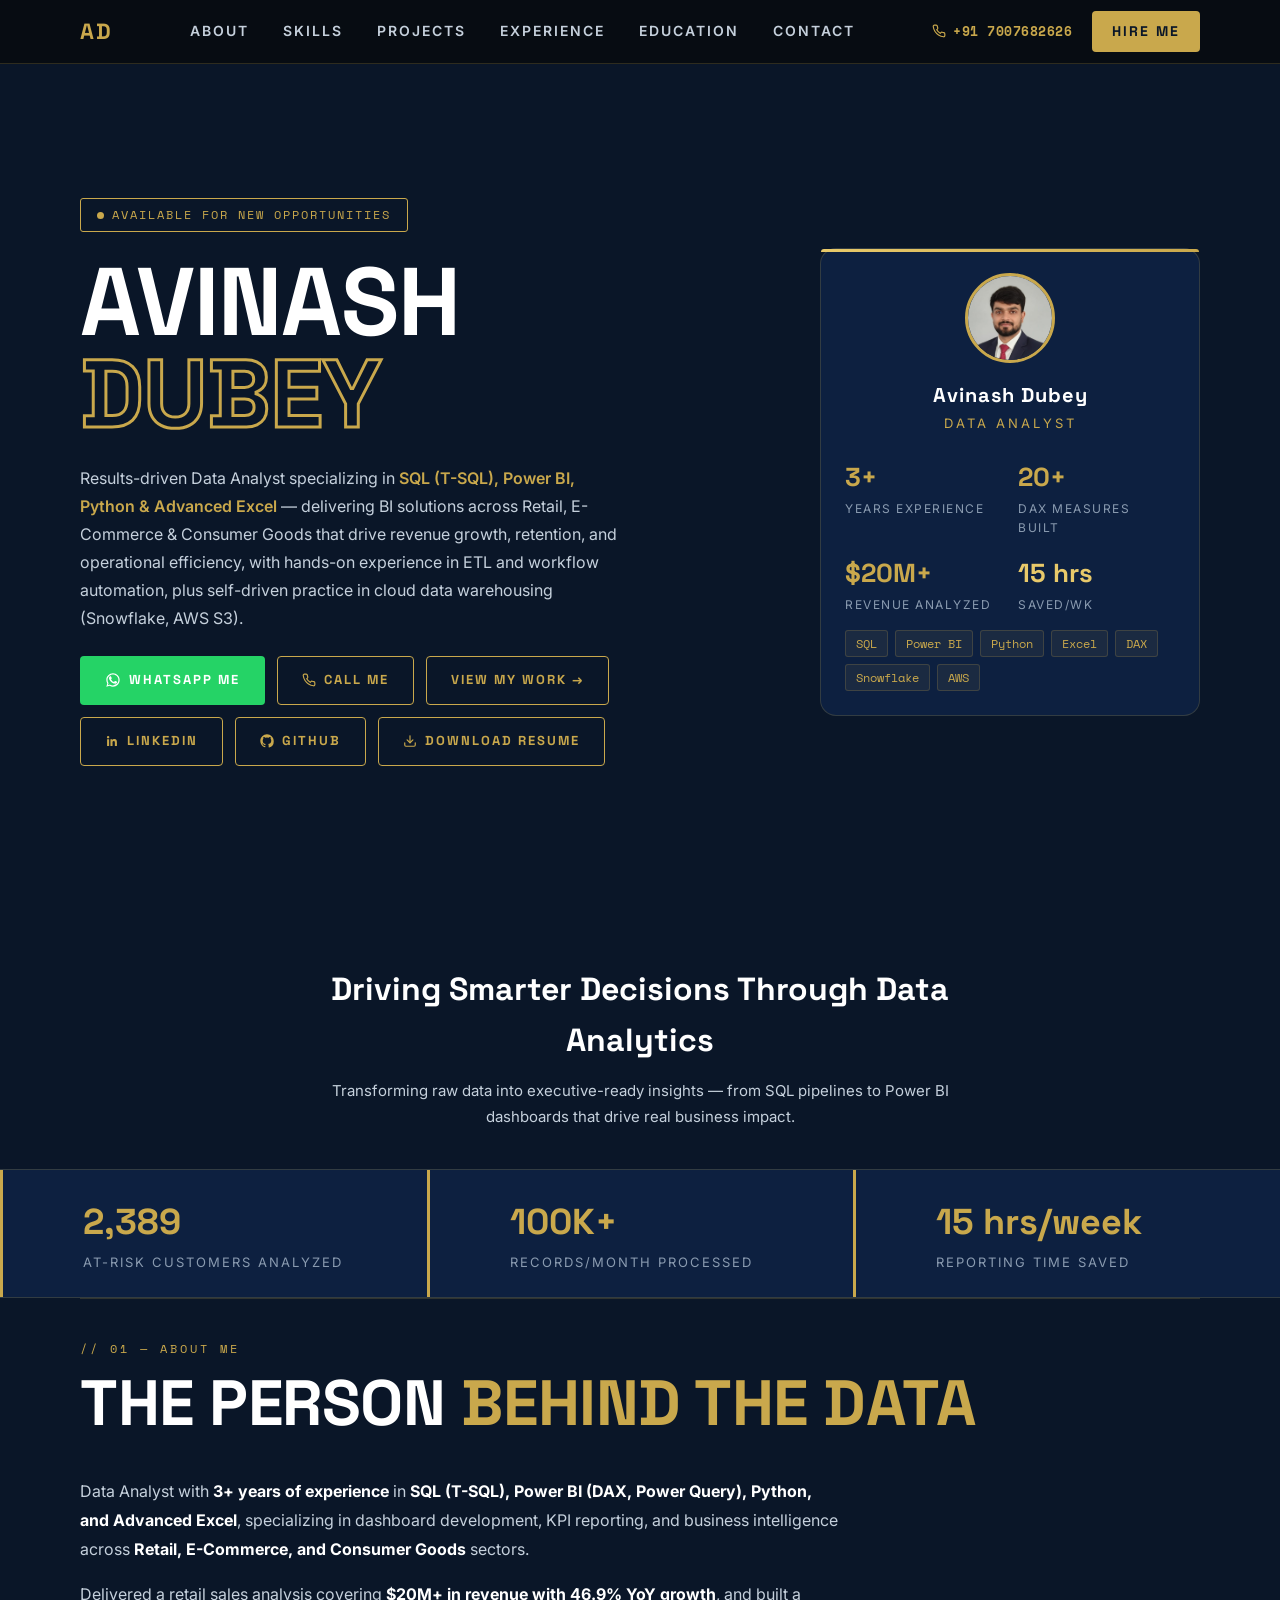
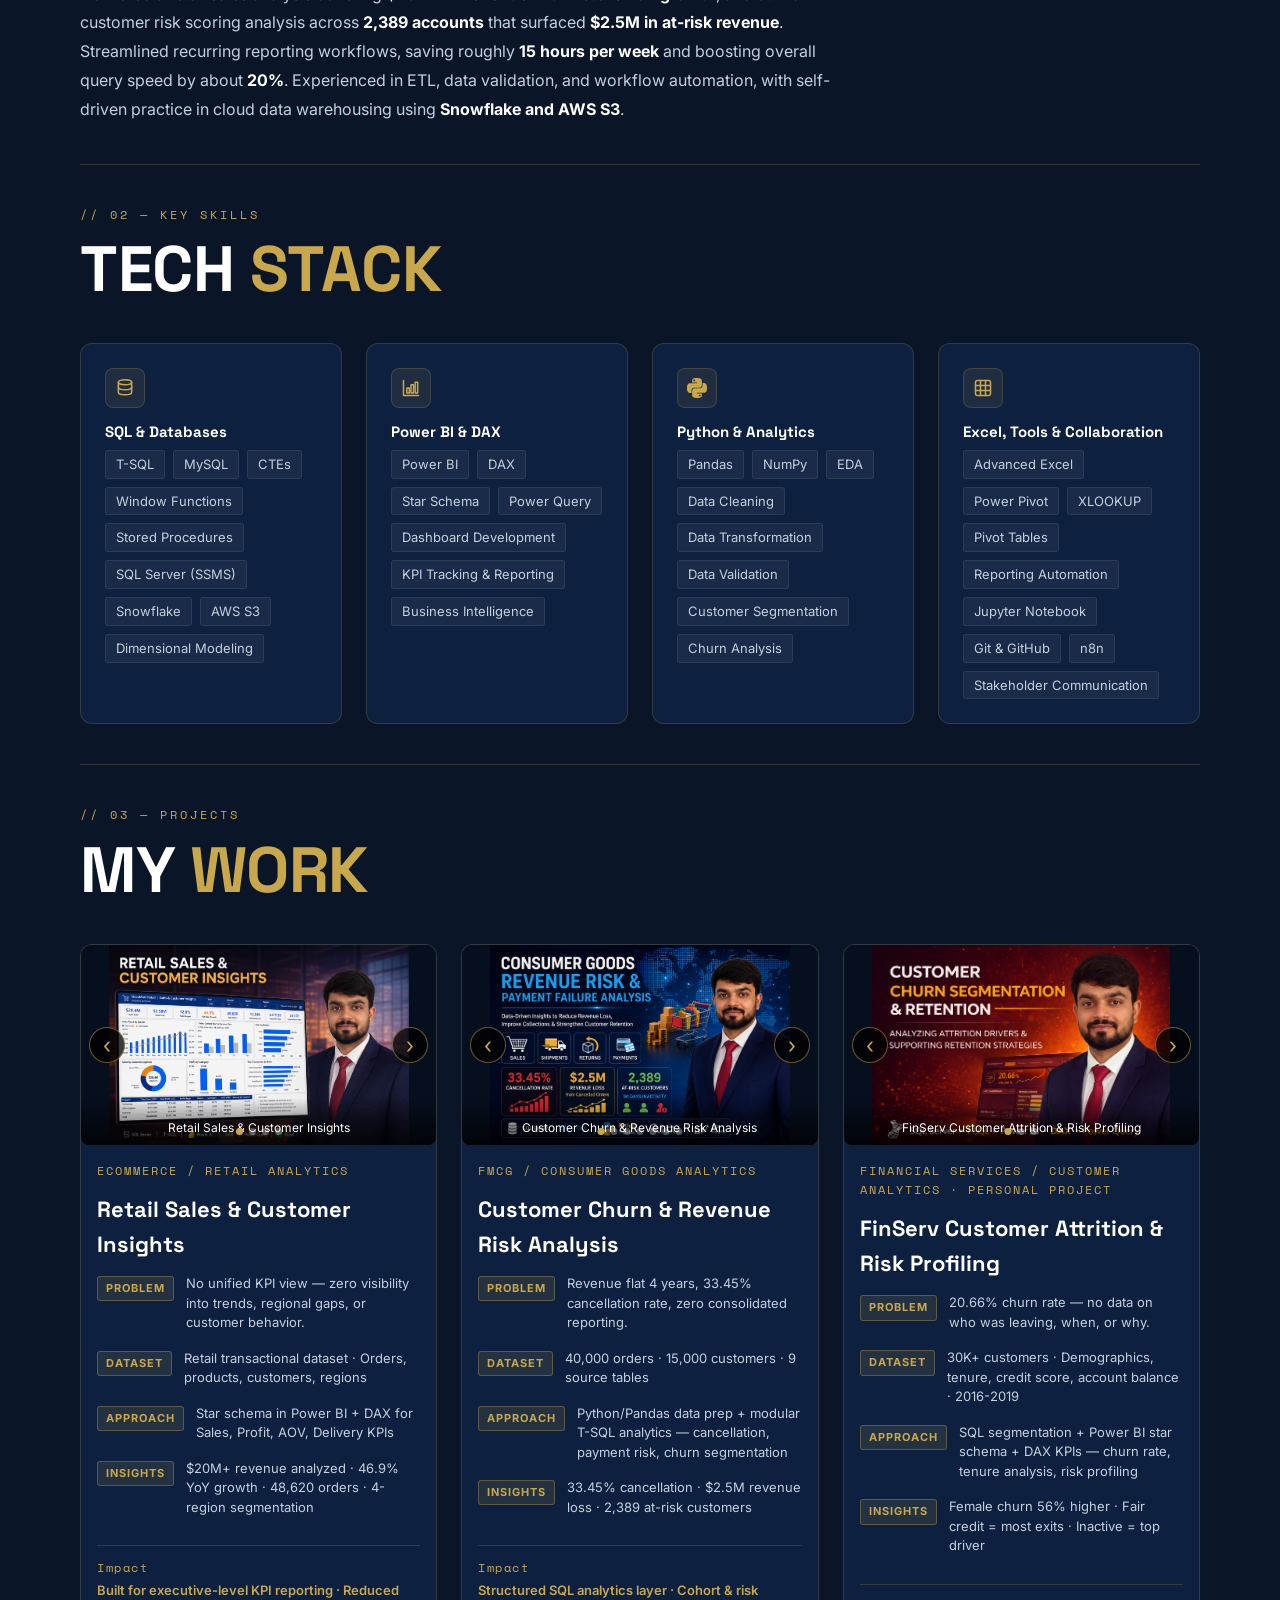
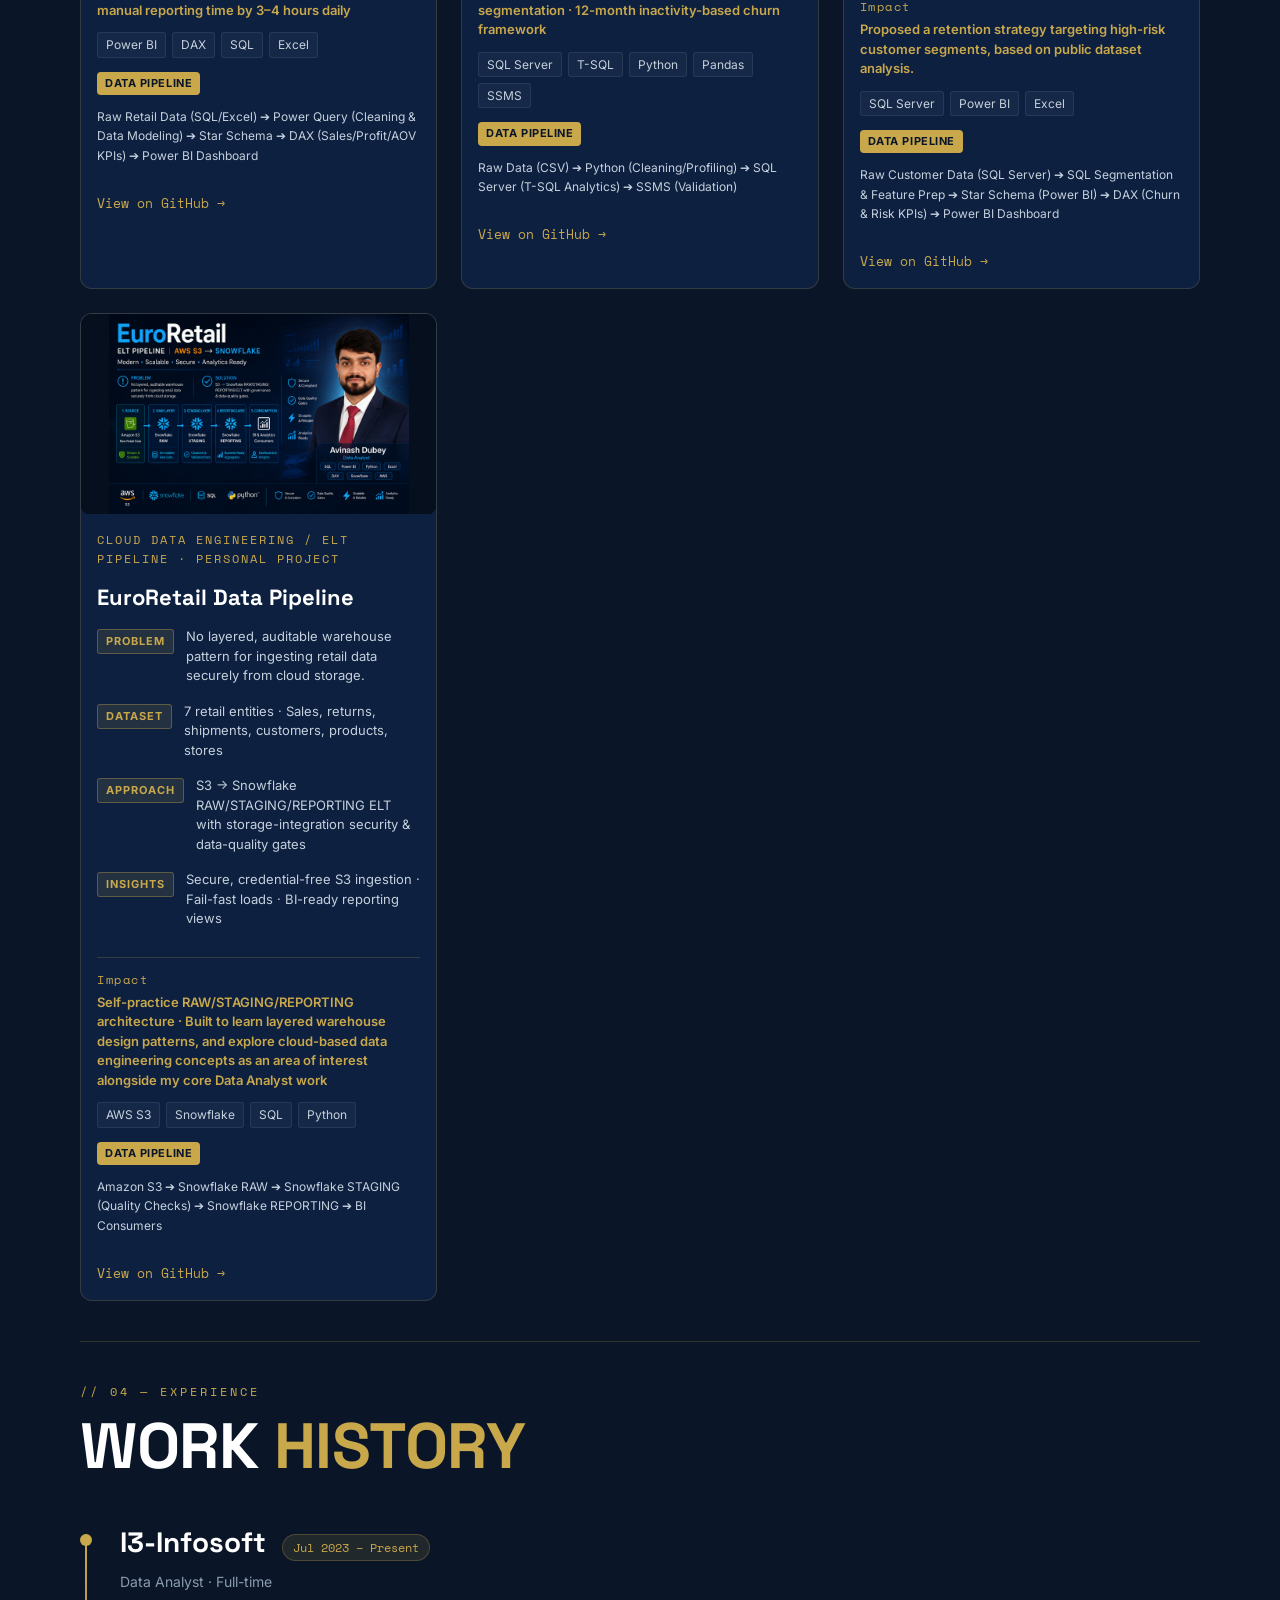
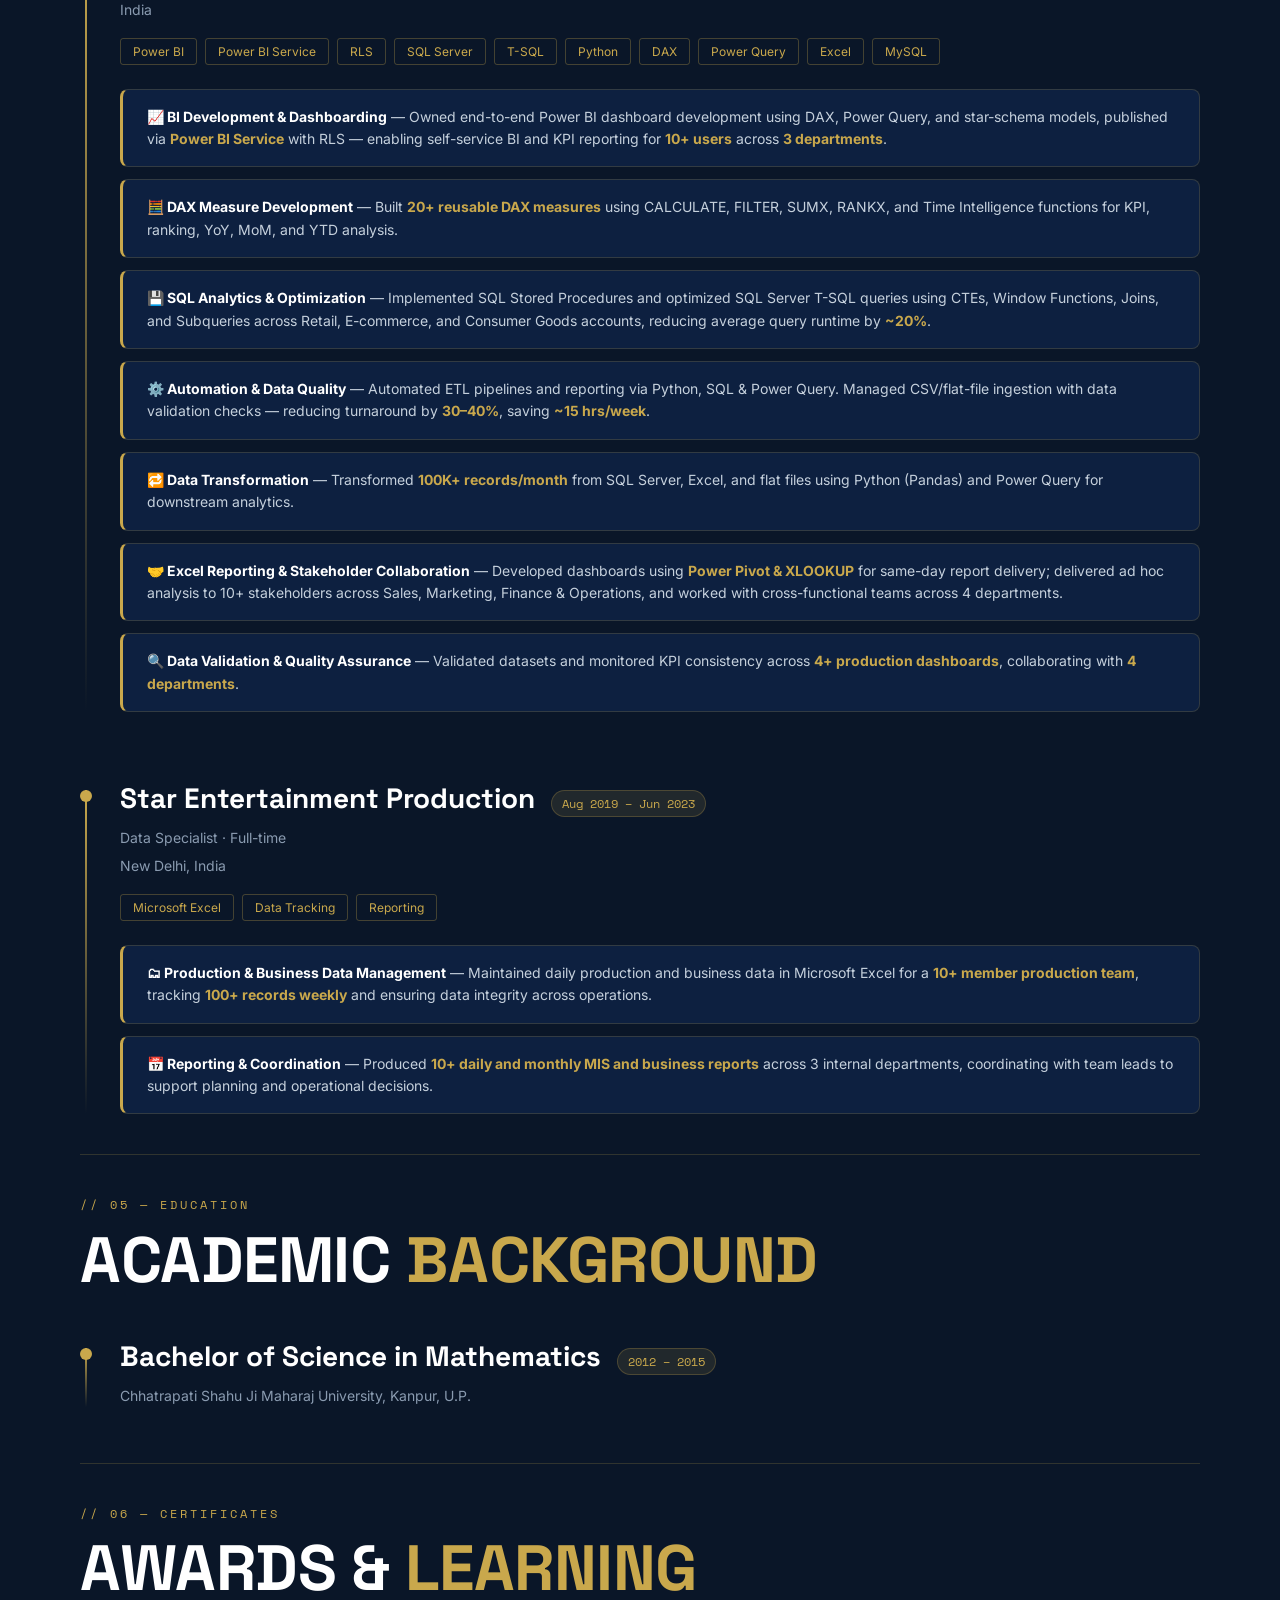
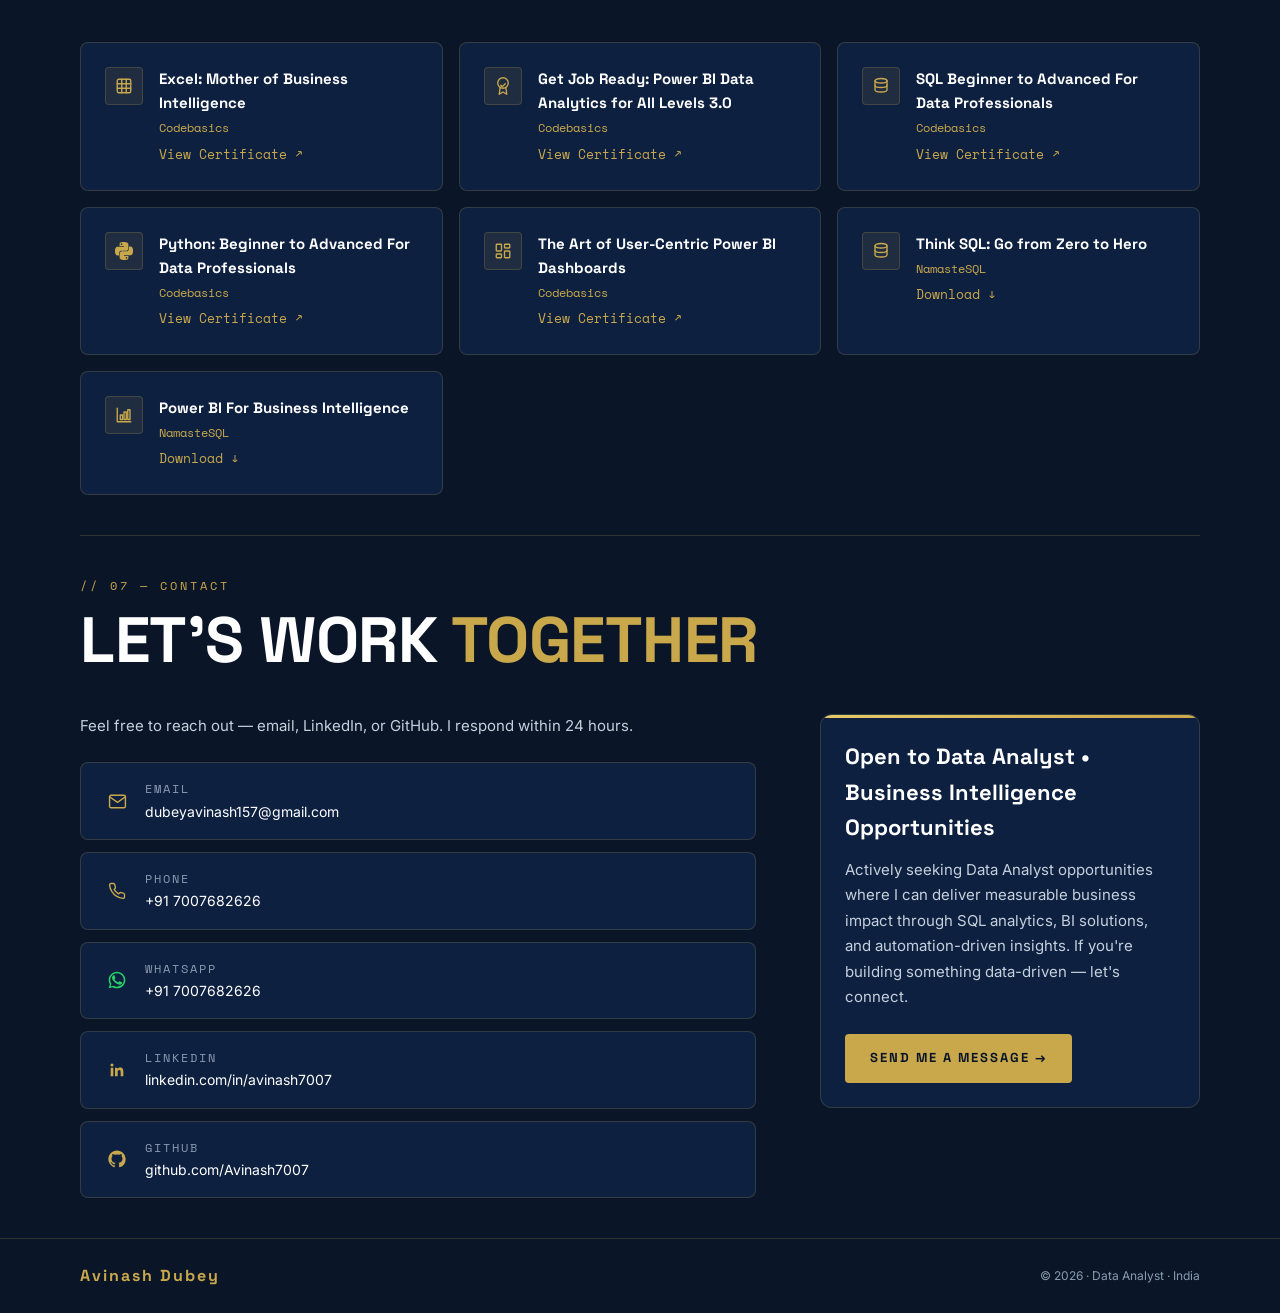
==== commit 913bef6f: "Revise content for accuracy and clarity in index.html Updated various sections to reflect more accur" ====
--- a/index.html
+++ b/index.html
@@ -138,7 +138,7 @@
   <div class="about-grid">
     <div class="about-text">
       <p>Data Analyst with <strong>3+ years of experience</strong> in <strong>SQL (T-SQL), Power BI (DAX, Power Query), Python, and Advanced Excel</strong>, specializing in dashboard development, KPI reporting, and business intelligence across <strong>Retail, E-Commerce, and Consumer Goods</strong> sectors.</p>
-      <p>Delivered a retail sales analysis with executive-ready KPI reporting and built a customer risk model across <strong>2,389 accounts</strong> that surfaced <strong>$2.5M in at-risk revenue</strong>. Streamlined recurring reporting workflows, saving roughly <strong>15 hours per week</strong> and boosting overall query speed by about <strong>20%</strong>. Experienced in ETL, data validation, and workflow automation, with self-driven practice in cloud data warehousing using <strong>Snowflake and AWS S3</strong>.</p>
+      <p>Delivered a retail sales analysis covering <strong>$20M+ in revenue with 46.9% YoY growth</strong>, and built a customer risk scoring analysis across <strong>2,389 accounts</strong> that surfaced <strong>$2.5M in at-risk revenue</strong>. Streamlined recurring reporting workflows, saving roughly <strong>15 hours per week</strong> and boosting overall query speed by about <strong>20%</strong>. Experienced in ETL, data validation, and workflow automation, with self-driven practice in cloud data warehousing using <strong>Snowflake and AWS S3</strong>.</p>
     </div>
   </div>
 </section>
@@ -179,7 +179,7 @@
         <div class="proj-row"><span class="pb pb-p">Problem</span><span class="proj-rt">No unified KPI view — zero visibility into trends, regional gaps, or customer behavior.</span></div>
         <div class="proj-row"><span class="pb pb-d">Dataset</span><span class="proj-rt">Retail transactional dataset &middot; Orders, products, customers, regions</span></div>
         <div class="proj-row"><span class="pb pb-a">Approach</span><span class="proj-rt">Star schema in Power BI + DAX for Sales, Profit, AOV, Delivery KPIs</span></div>
-        <div class="proj-row"><span class="pb pb-i">Insights</span><span class="proj-rt">48,620 orders analyzed &middot; 46.9% YoY growth &middot; 4-region segmentation</span></div>
+        <div class="proj-row"><span class="pb pb-i">Insights</span><span class="proj-rt">$20M+ revenue analyzed &middot; 46.9% YoY growth &middot; 48,620 orders &middot; 4-region segmentation</span></div>
         <div class="proj-imp"><div class="imp-lbl">Impact</div><div class="imp-txt">Built for executive-level KPI reporting · Reduced manual reporting time by 3–4 hours daily</div></div>
         <div class="proj-tools"><span class="ttag">Power BI</span><span class="ttag">DAX</span><span class="ttag">SQL</span><span class="ttag">Excel</span></div>
         <div class="proj-pipeline"><span class="pipe-lbl">Data Pipeline</span><span class="pipe-flow">Raw Retail Data (SQL/Excel) ➔ Power Query (Cleaning &amp; Data Modeling) ➔ Star Schema ➔ DAX (Sales/Profit/AOV KPIs) ➔ Power BI Dashboard</span></div>
@@ -207,7 +207,7 @@
         <h3 class="proj-name">Customer Churn &amp; Revenue Risk Analysis</h3>
         <div class="proj-row"><span class="pb pb-p">Problem</span><span class="proj-rt">Revenue flat 4 years, 33.45% cancellation rate, zero consolidated reporting.</span></div>
         <div class="proj-row"><span class="pb pb-d">Dataset</span><span class="proj-rt">40,000 orders &middot; 15,000 customers &middot; 9 source tables</span></div>
-        <div class="proj-row"><span class="pb pb-a">Approach</span><span class="proj-rt">Python/Pandas data prep + modular T-SQL analytics — cancellation, payment risk, churn classification</span></div>
+        <div class="proj-row"><span class="pb pb-a">Approach</span><span class="proj-rt">Python/Pandas data prep + modular T-SQL analytics — cancellation, payment risk, churn segmentation</span></div>
         <div class="proj-row"><span class="pb pb-i">Insights</span><span class="proj-rt">33.45% cancellation &middot; $2.5M revenue loss &middot; 2,389 at-risk customers</span></div>
         <div class="proj-imp"><div class="imp-lbl">Impact</div><div class="imp-txt">Structured SQL analytics layer · Cohort &amp; risk segmentation · 12-month inactivity-based churn framework</div></div>
         <div class="proj-tools"><span class="ttag">SQL Server</span><span class="ttag">T-SQL</span><span class="ttag">Python</span><span class="ttag">Pandas</span><span class="ttag">SSMS</span></div>
@@ -278,12 +278,13 @@
 
     <div class="exp-tools"><span class="exp-tool">Power BI</span><span class="exp-tool">Power BI Service</span><span class="exp-tool">RLS</span><span class="exp-tool">SQL Server</span><span class="exp-tool">T-SQL</span><span class="exp-tool">Python</span><span class="exp-tool">DAX</span><span class="exp-tool">Power Query</span><span class="exp-tool">Excel</span><span class="exp-tool">MySQL</span></div>
     <div class="exp-items">
-      <div class="exp-item"><strong>&#128202; BI Development &amp; Dashboarding</strong> — Owned end-to-end Power BI dashboard development using DAX, Power Query, and star-schema models, published via <span class="m">Power BI Service</span> with RLS — enabling self-service BI and KPI reporting for <span class="m">10+ users</span> across <span class="m">3 departments</span>.</div>
-      <div class="exp-item"><strong>&#9989; Data Validation &amp; Quality Assurance</strong> — Validated datasets and monitored KPI consistency across <span class="m">4+ production dashboards</span>, collaborating with <span class="m">4 departments</span>.</div>
-      <div class="exp-item"><strong>&#128451; SQL Analytics &amp; Optimization</strong> — Implemented SQL Stored Procedures and optimized SQL Server T-SQL queries using CTEs, Window Functions, Joins, and Subqueries across Retail, E-commerce, and Consumer Goods accounts, reducing average query runtime by <span class="m">~20%</span>.</div>
-      <div class="exp-item"><strong>&#9889; Automation &amp; Data Quality</strong> — Automated ETL pipelines and reporting via Python, SQL &amp; Power Query. Managed CSV/flat-file ingestion with data validation checks — reducing turnaround by <span class="m">30–40%</span>, saving <span class="m">~15 hrs/week</span>.</div>
-      <div class="exp-item"><strong>&#128260; Data Transformation</strong> — Transformed <span class="m">100K+ records/month</span> from SQL Server, Excel, and flat files using Python (Pandas) and Power Query for downstream analytics.</div>
-      <div class="exp-item"><strong>&#128221; Excel Reporting &amp; Stakeholder Collaboration</strong> — Developed dashboards using <span class="m">Power Pivot &amp; XLOOKUP</span> for same-day report delivery; delivered ad hoc analysis to 10+ stakeholders across Sales, Marketing, Finance &amp; Operations, and worked with cross-functional teams across 4 departments.</div>
+      <div class="exp-item"><strong>&#128200; BI Development &amp; Dashboarding</strong> — Owned end-to-end Power BI dashboard development using DAX, Power Query, and star-schema models, published via <span class="m">Power BI Service</span> with RLS — enabling self-service BI and KPI reporting for <span class="m">10+ users</span> across <span class="m">3 departments</span>.</div>
+      <div class="exp-item"><strong>&#129518; DAX Measure Development</strong> — Built <span class="m">20+ reusable DAX measures</span> using CALCULATE, FILTER, SUMX, RANKX, and Time Intelligence functions for KPI, ranking, YoY, MoM, and YTD analysis.</div>
+      
+      <div class="exp-item"><strong>&#128190; SQL Analytics &amp; Optimization</strong> — Implemented SQL Stored Procedures and optimized SQL Server T-SQL queries using CTEs, Window Functions, Joins, and Subqueries across Retail, E-commerce, and Consumer Goods accounts, reducing average query runtime by <span class="m">~20%</span>.</div>
+      <div class="exp-item"><strong>&#9881;&#65039; Automation &amp; Data Quality</strong> — Automated ETL pipelines and reporting via Python, SQL &amp; Power Query. Managed CSV/flat-file ingestion with data validation checks — reducing turnaround by <span class="m">30–40%</span>, saving <span class="m">~15 hrs/week</span>.</div>
+      <div class="exp-item"><strong>&#128257; Data Transformation</strong> — Transformed <span class="m">100K+ records/month</span> from SQL Server, Excel, and flat files using Python (Pandas) and Power Query for downstream analytics.</div>
+      <div class="exp-item"><strong>&#129309; Excel Reporting &amp; Stakeholder Collaboration</strong> — Developed dashboards using <span class="m">Power Pivot &amp; XLOOKUP</span> for same-day report delivery; delivered ad hoc analysis to 10+ stakeholders across Sales, Marketing, Finance &amp; Operations, and worked with cross-functional teams across 4 departments.</div><div class="exp-item"><strong>&#128269; Data Validation &amp; Quality Assurance</strong> — Validated datasets and monitored KPI consistency across <span class="m">4+ production dashboards</span>, collaborating with <span class="m">4 departments</span>.</div>
     </div>
   </div>
 
@@ -295,8 +296,8 @@
 
     <div class="exp-tools"><span class="exp-tool">Microsoft Excel</span><span class="exp-tool">Data Tracking</span><span class="exp-tool">Reporting</span></div>
     <div class="exp-items">
-      <div class="exp-item"><strong>&#128202; Production &amp; Business Data Management</strong> — Maintained daily production and business data in Microsoft Excel for a <span class="m">10+ member production team</span>, tracking <span class="m">200+ records weekly</span> and ensuring data integrity across operations.</div>
-      <div class="exp-item"><strong>&#128203; Reporting &amp; Coordination</strong> — Produced <span class="m">10+ daily and monthly MIS and business reports</span> across 3 internal departments, coordinating with team leads to support planning and operational decisions.</div>
+      <div class="exp-item"><strong>&#128450; Production &amp; Business Data Management</strong> — Maintained daily production and business data in Microsoft Excel for a <span class="m">10+ member production team</span>, tracking <span class="m">100+ records weekly</span> and ensuring data integrity across operations.</div>
+      <div class="exp-item"><strong>&#128197; Reporting &amp; Coordination</strong> — Produced <span class="m">10+ daily and monthly MIS and business reports</span> across 3 internal departments, coordinating with team leads to support planning and operational decisions.</div>
     </div>
   </div>
 </section>
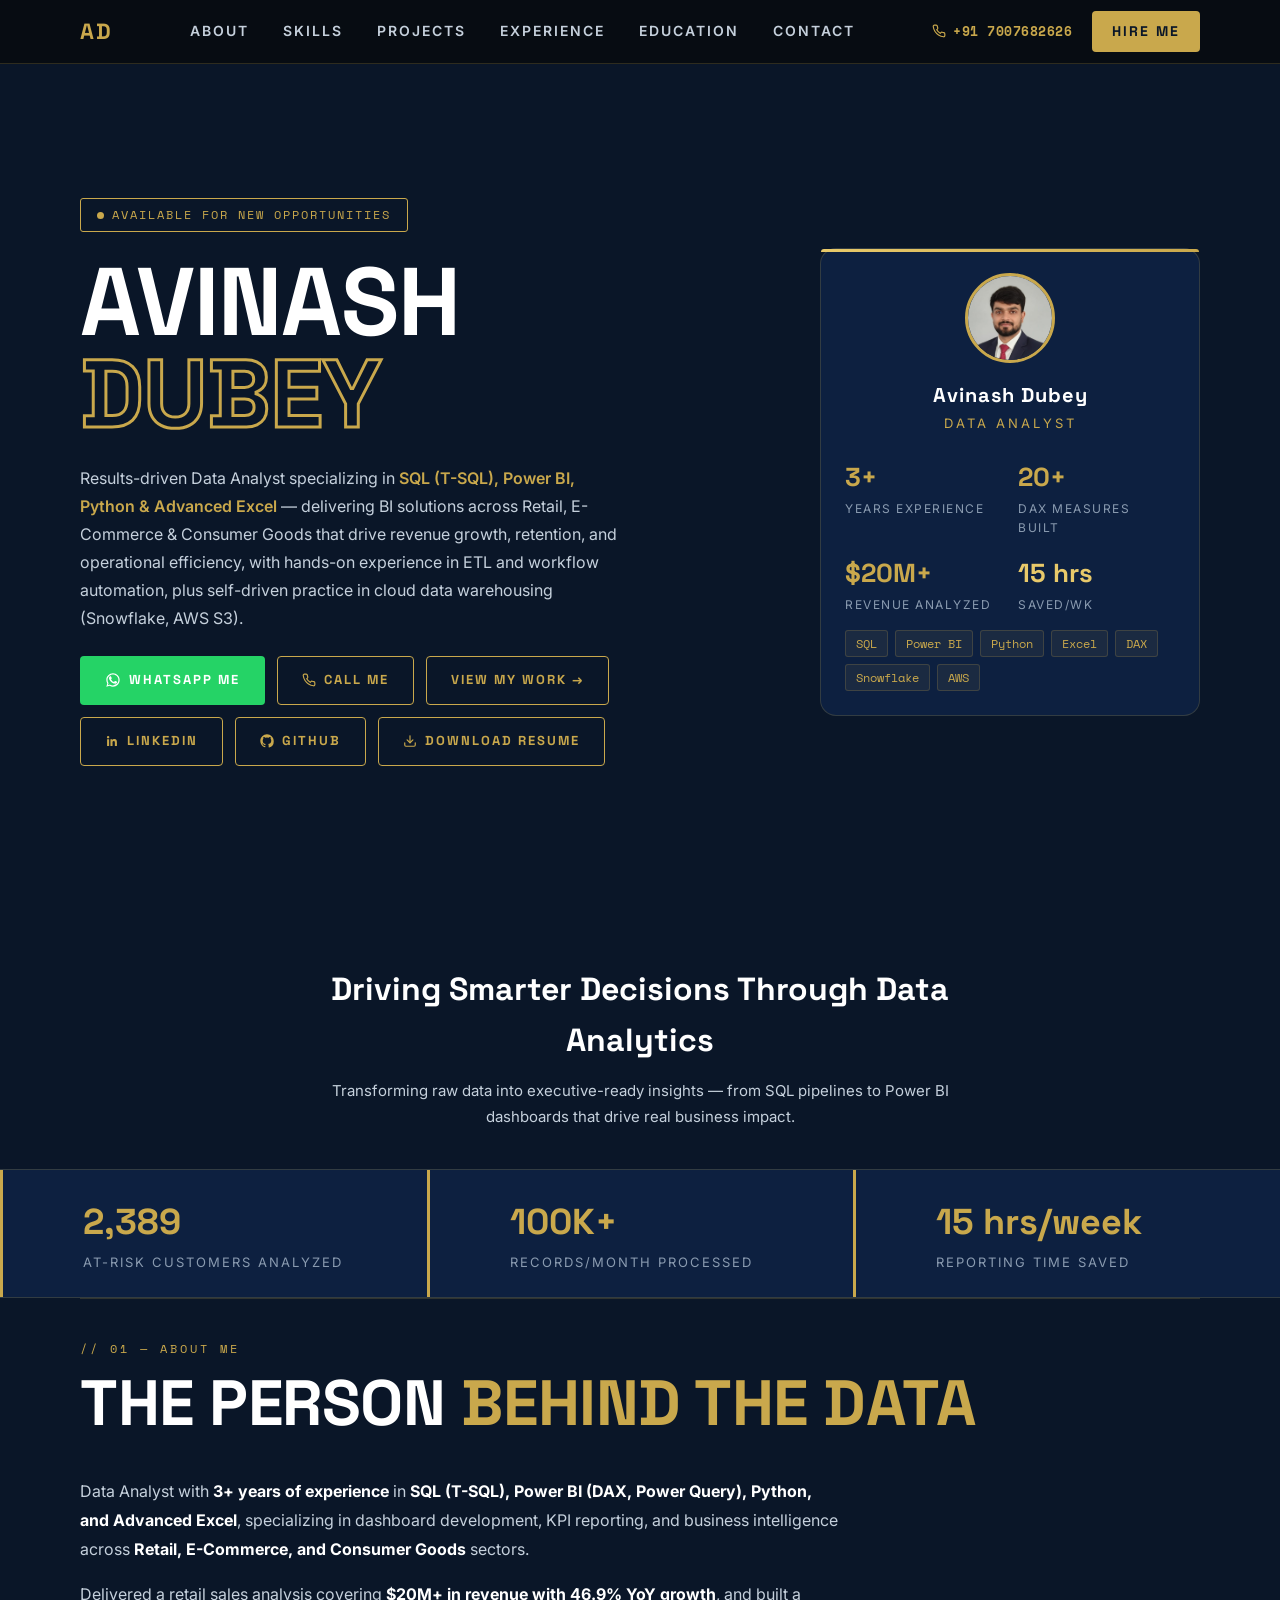
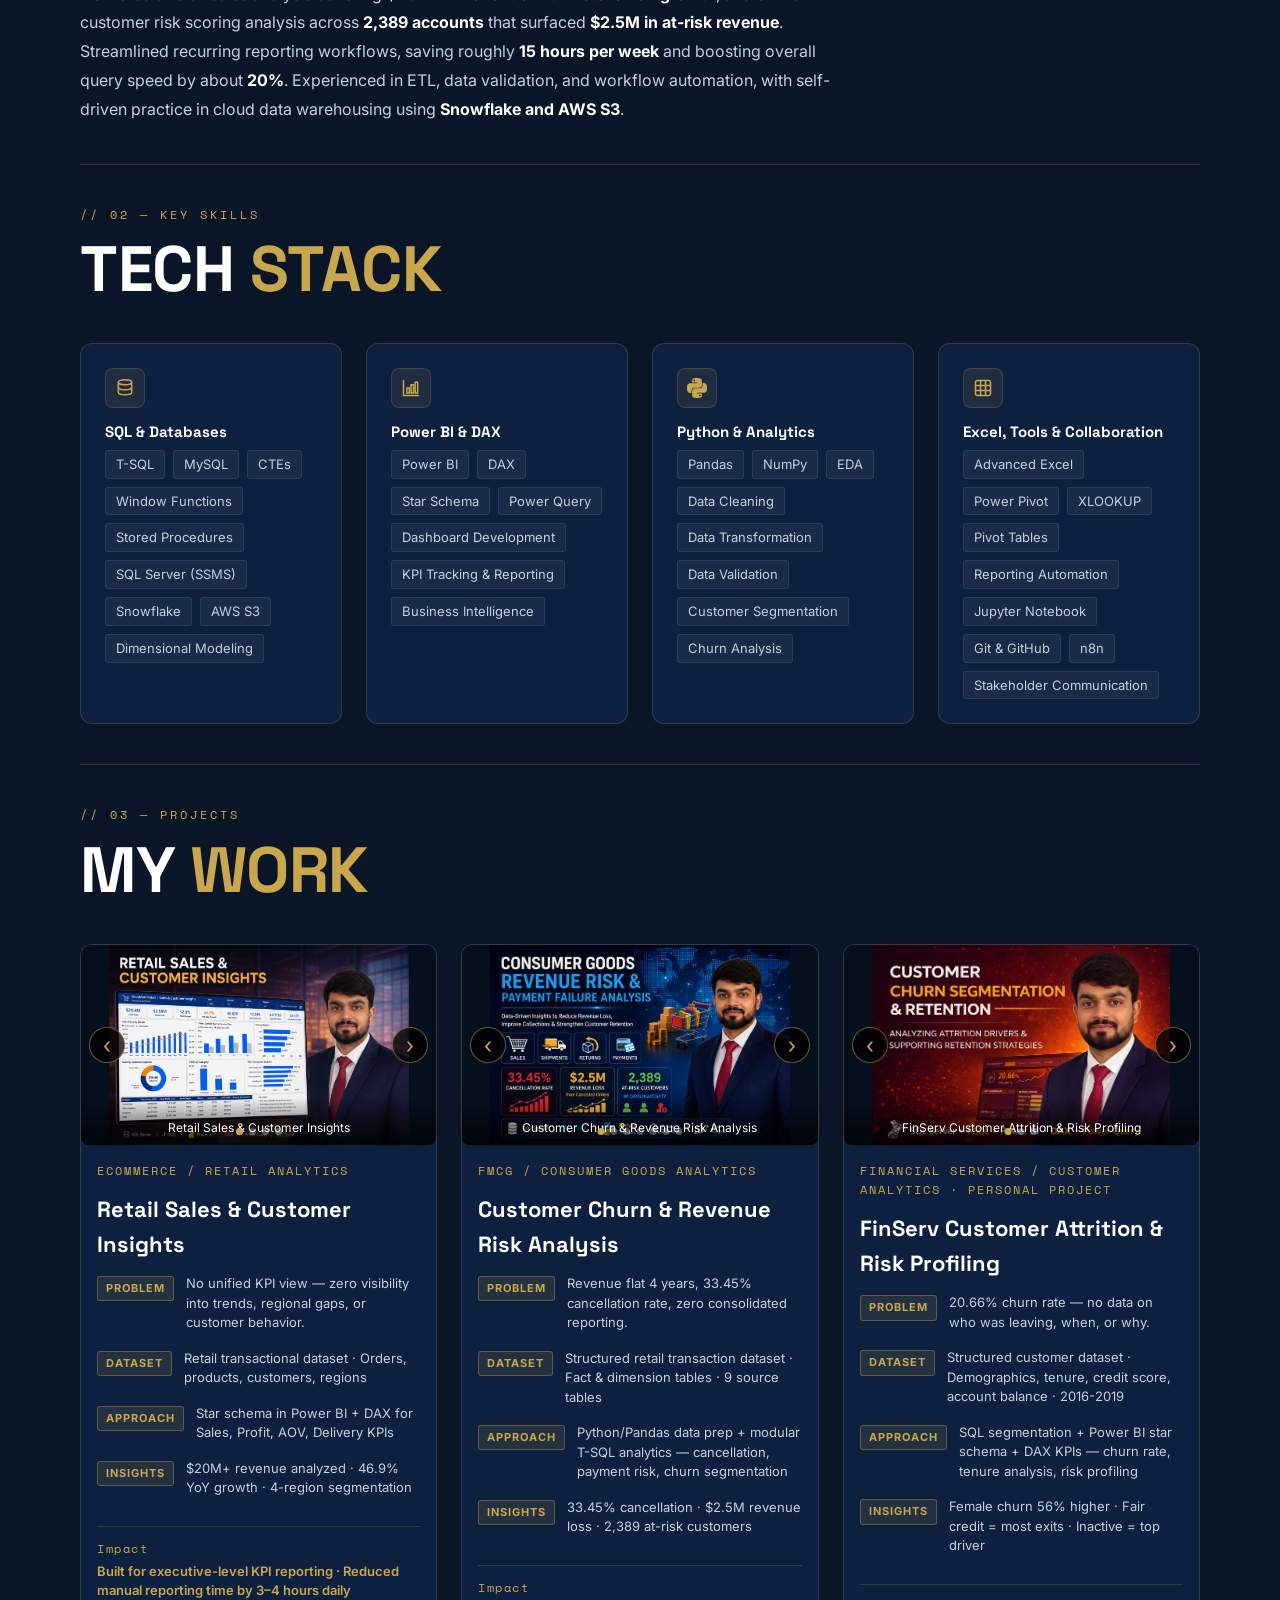
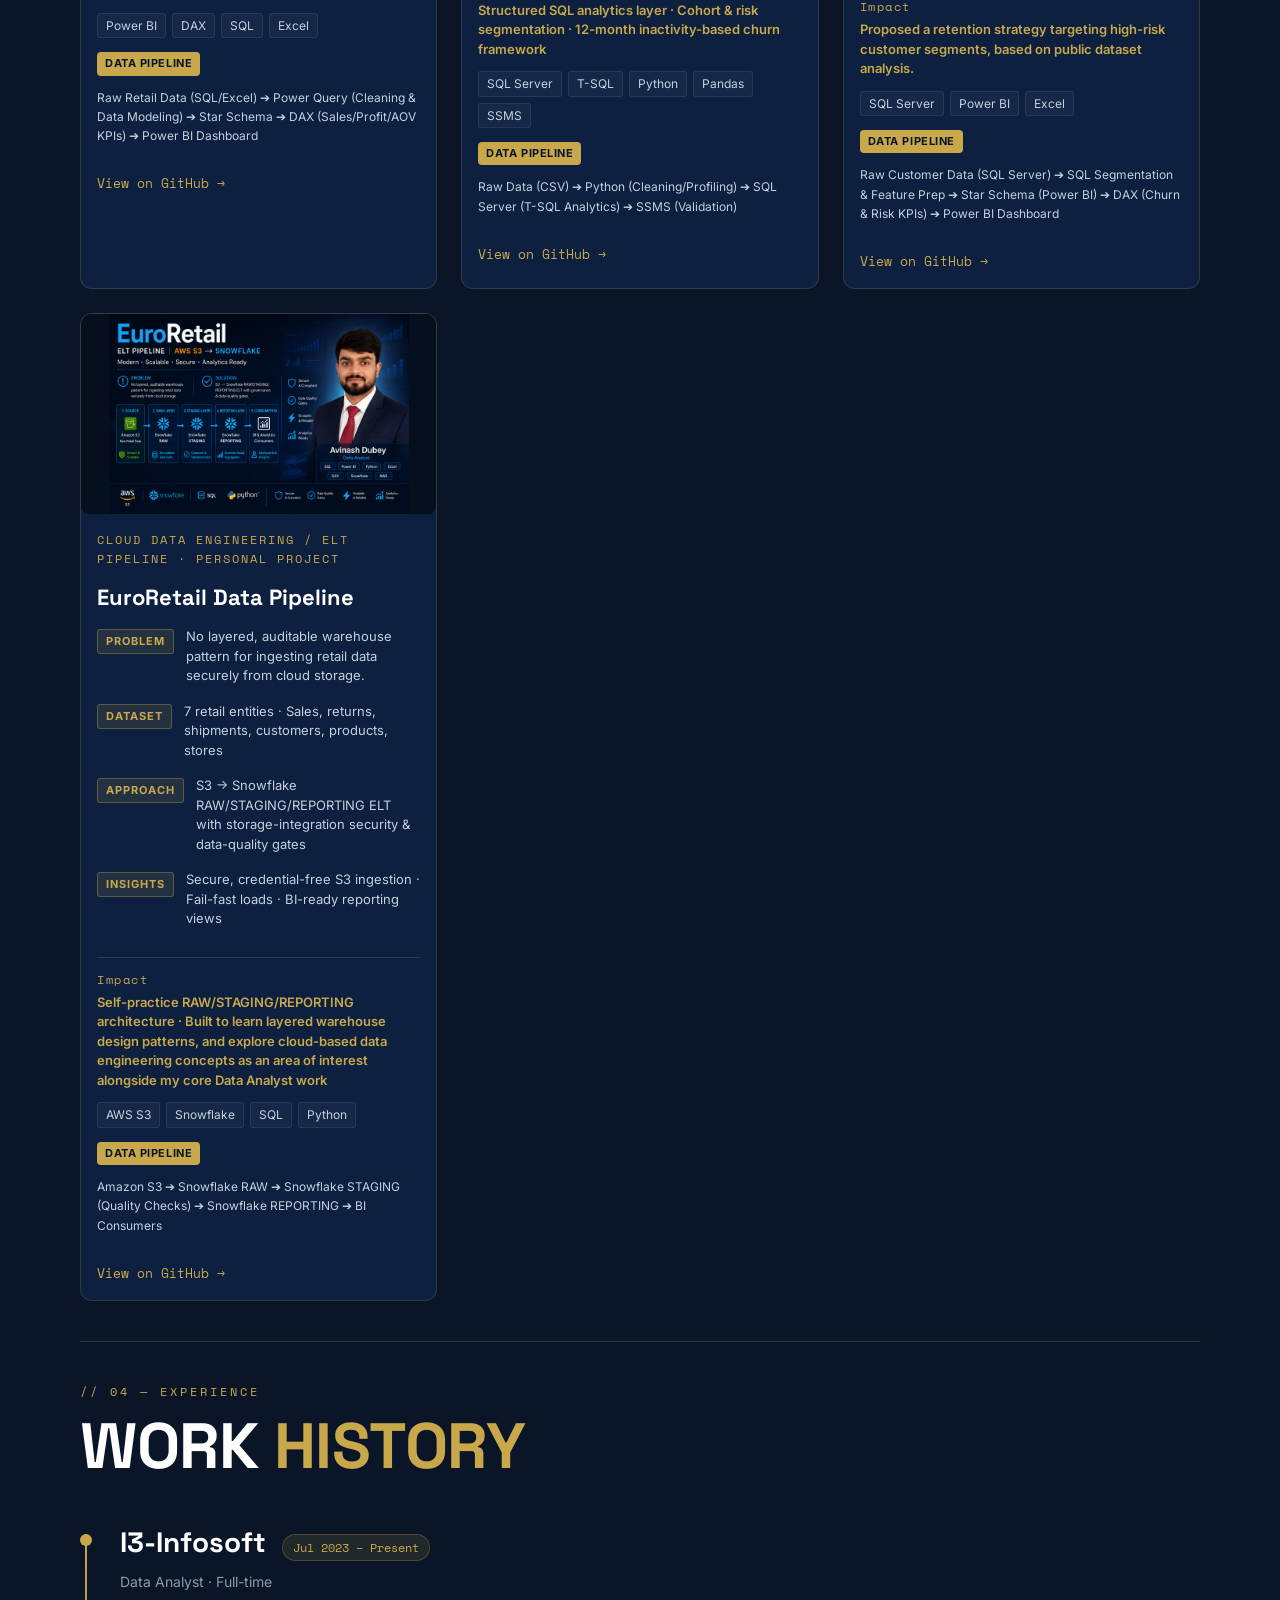
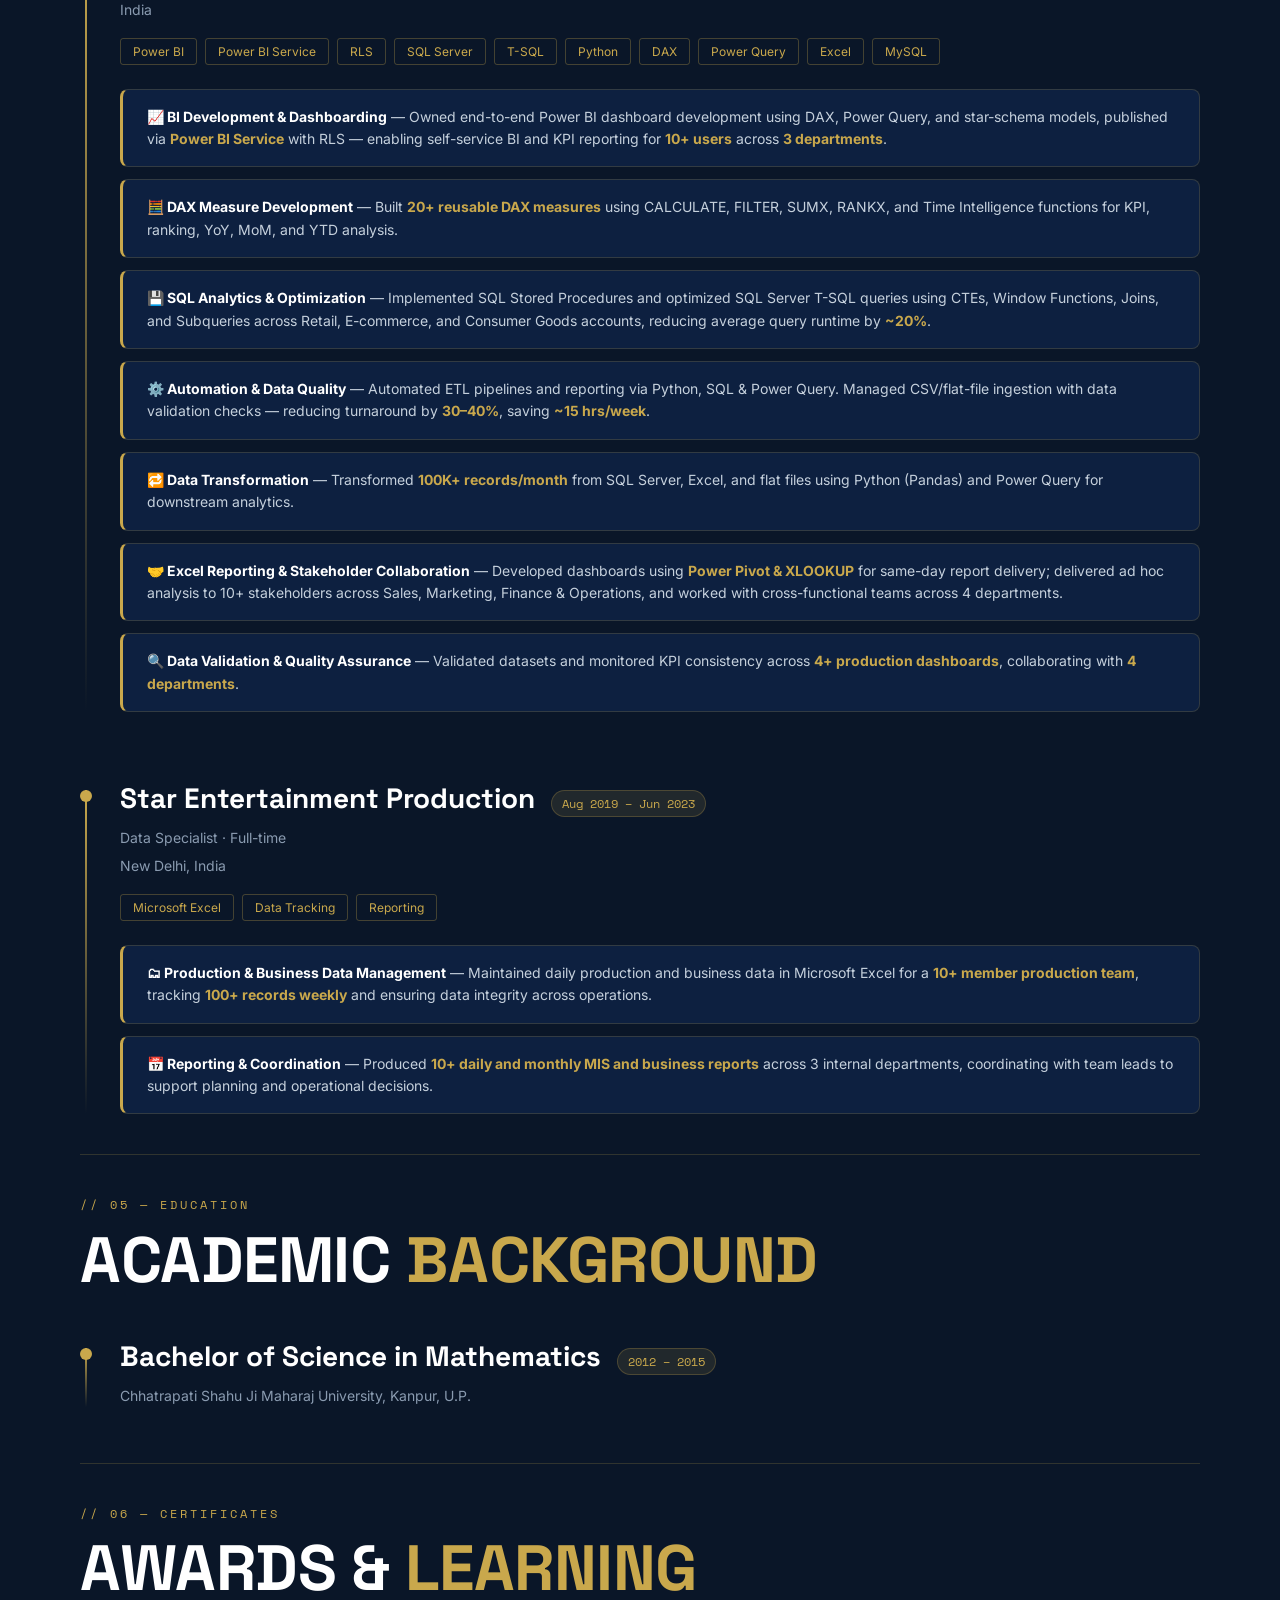
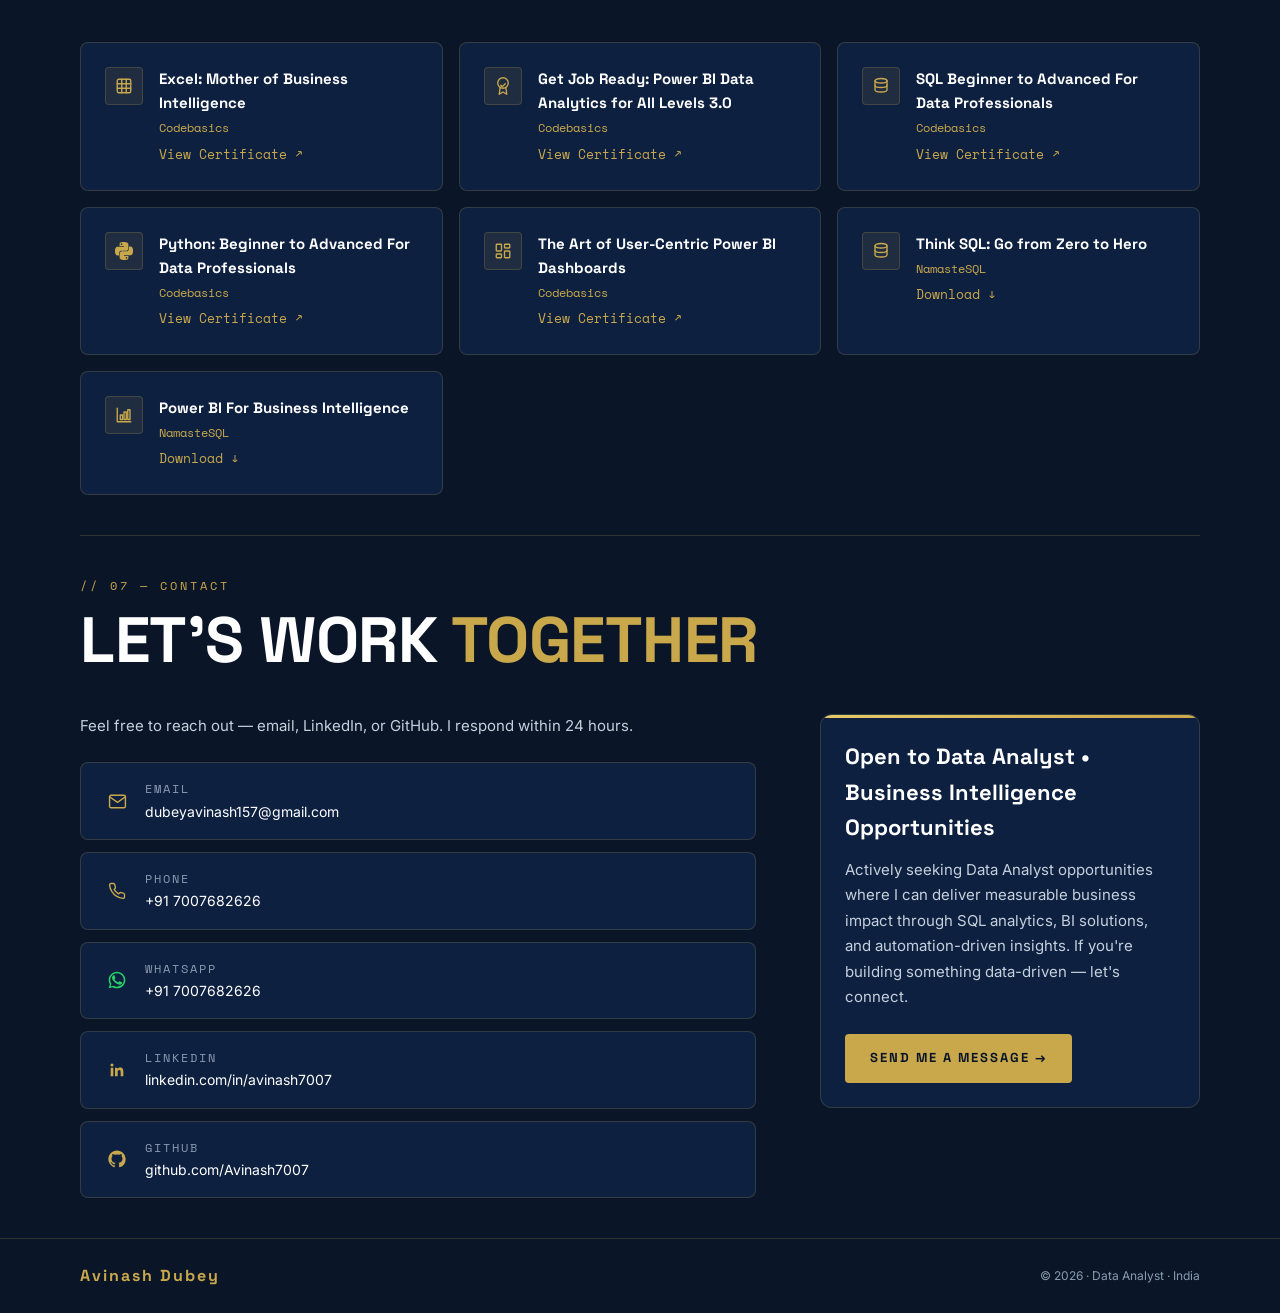
==== commit 55d0c802: "Update dataset descriptions in project sections" ====
--- a/index.html
+++ b/index.html
@@ -179,7 +179,7 @@
         <div class="proj-row"><span class="pb pb-p">Problem</span><span class="proj-rt">No unified KPI view — zero visibility into trends, regional gaps, or customer behavior.</span></div>
         <div class="proj-row"><span class="pb pb-d">Dataset</span><span class="proj-rt">Retail transactional dataset &middot; Orders, products, customers, regions</span></div>
         <div class="proj-row"><span class="pb pb-a">Approach</span><span class="proj-rt">Star schema in Power BI + DAX for Sales, Profit, AOV, Delivery KPIs</span></div>
-        <div class="proj-row"><span class="pb pb-i">Insights</span><span class="proj-rt">$20M+ revenue analyzed &middot; 46.9% YoY growth &middot; 48,620 orders &middot; 4-region segmentation</span></div>
+        <div class="proj-row"><span class="pb pb-i">Insights</span><span class="proj-rt">$20M+ revenue analyzed &middot; 46.9% YoY growth &middot; 4-region segmentation</span></div>
         <div class="proj-imp"><div class="imp-lbl">Impact</div><div class="imp-txt">Built for executive-level KPI reporting · Reduced manual reporting time by 3–4 hours daily</div></div>
         <div class="proj-tools"><span class="ttag">Power BI</span><span class="ttag">DAX</span><span class="ttag">SQL</span><span class="ttag">Excel</span></div>
         <div class="proj-pipeline"><span class="pipe-lbl">Data Pipeline</span><span class="pipe-flow">Raw Retail Data (SQL/Excel) ➔ Power Query (Cleaning &amp; Data Modeling) ➔ Star Schema ➔ DAX (Sales/Profit/AOV KPIs) ➔ Power BI Dashboard</span></div>
@@ -206,7 +206,7 @@
       <div class="proj-body">
         <h3 class="proj-name">Customer Churn &amp; Revenue Risk Analysis</h3>
         <div class="proj-row"><span class="pb pb-p">Problem</span><span class="proj-rt">Revenue flat 4 years, 33.45% cancellation rate, zero consolidated reporting.</span></div>
-        <div class="proj-row"><span class="pb pb-d">Dataset</span><span class="proj-rt">40,000 orders &middot; 15,000 customers &middot; 9 source tables</span></div>
+        <div class="proj-row"><span class="pb pb-d">Dataset</span><span class="proj-rt">Structured retail transaction dataset &middot; Fact &amp; dimension tables &middot; 9 source tables</span></div>
         <div class="proj-row"><span class="pb pb-a">Approach</span><span class="proj-rt">Python/Pandas data prep + modular T-SQL analytics — cancellation, payment risk, churn segmentation</span></div>
         <div class="proj-row"><span class="pb pb-i">Insights</span><span class="proj-rt">33.45% cancellation &middot; $2.5M revenue loss &middot; 2,389 at-risk customers</span></div>
         <div class="proj-imp"><div class="imp-lbl">Impact</div><div class="imp-txt">Structured SQL analytics layer · Cohort &amp; risk segmentation · 12-month inactivity-based churn framework</div></div>
@@ -231,7 +231,7 @@
       <div class="proj-body">
         <h3 class="proj-name">FinServ Customer Attrition &amp; Risk Profiling</h3>
         <div class="proj-row"><span class="pb pb-p">Problem</span><span class="proj-rt">20.66% churn rate — no data on who was leaving, when, or why.</span></div>
-        <div class="proj-row"><span class="pb pb-d">Dataset</span><span class="proj-rt">30K+ customers &middot; Demographics, tenure, credit score, account balance &middot; 2016-2019</span></div>
+        <div class="proj-row"><span class="pb pb-d">Dataset</span><span class="proj-rt">Structured customer dataset &middot; Demographics, tenure, credit score, account balance &middot; 2016-2019</span></div>
         <div class="proj-row"><span class="pb pb-a">Approach</span><span class="proj-rt">SQL segmentation + Power BI star schema + DAX KPIs — churn rate, tenure analysis, risk profiling</span></div>
         <div class="proj-row"><span class="pb pb-i">Insights</span><span class="proj-rt">Female churn 56% higher &middot; Fair credit = most exits &middot; Inactive = top driver</span></div>
         <div class="proj-imp"><div class="imp-lbl">Impact</div><div class="imp-txt">Proposed a retention strategy targeting high-risk customer segments, based on public dataset analysis.</div></div>
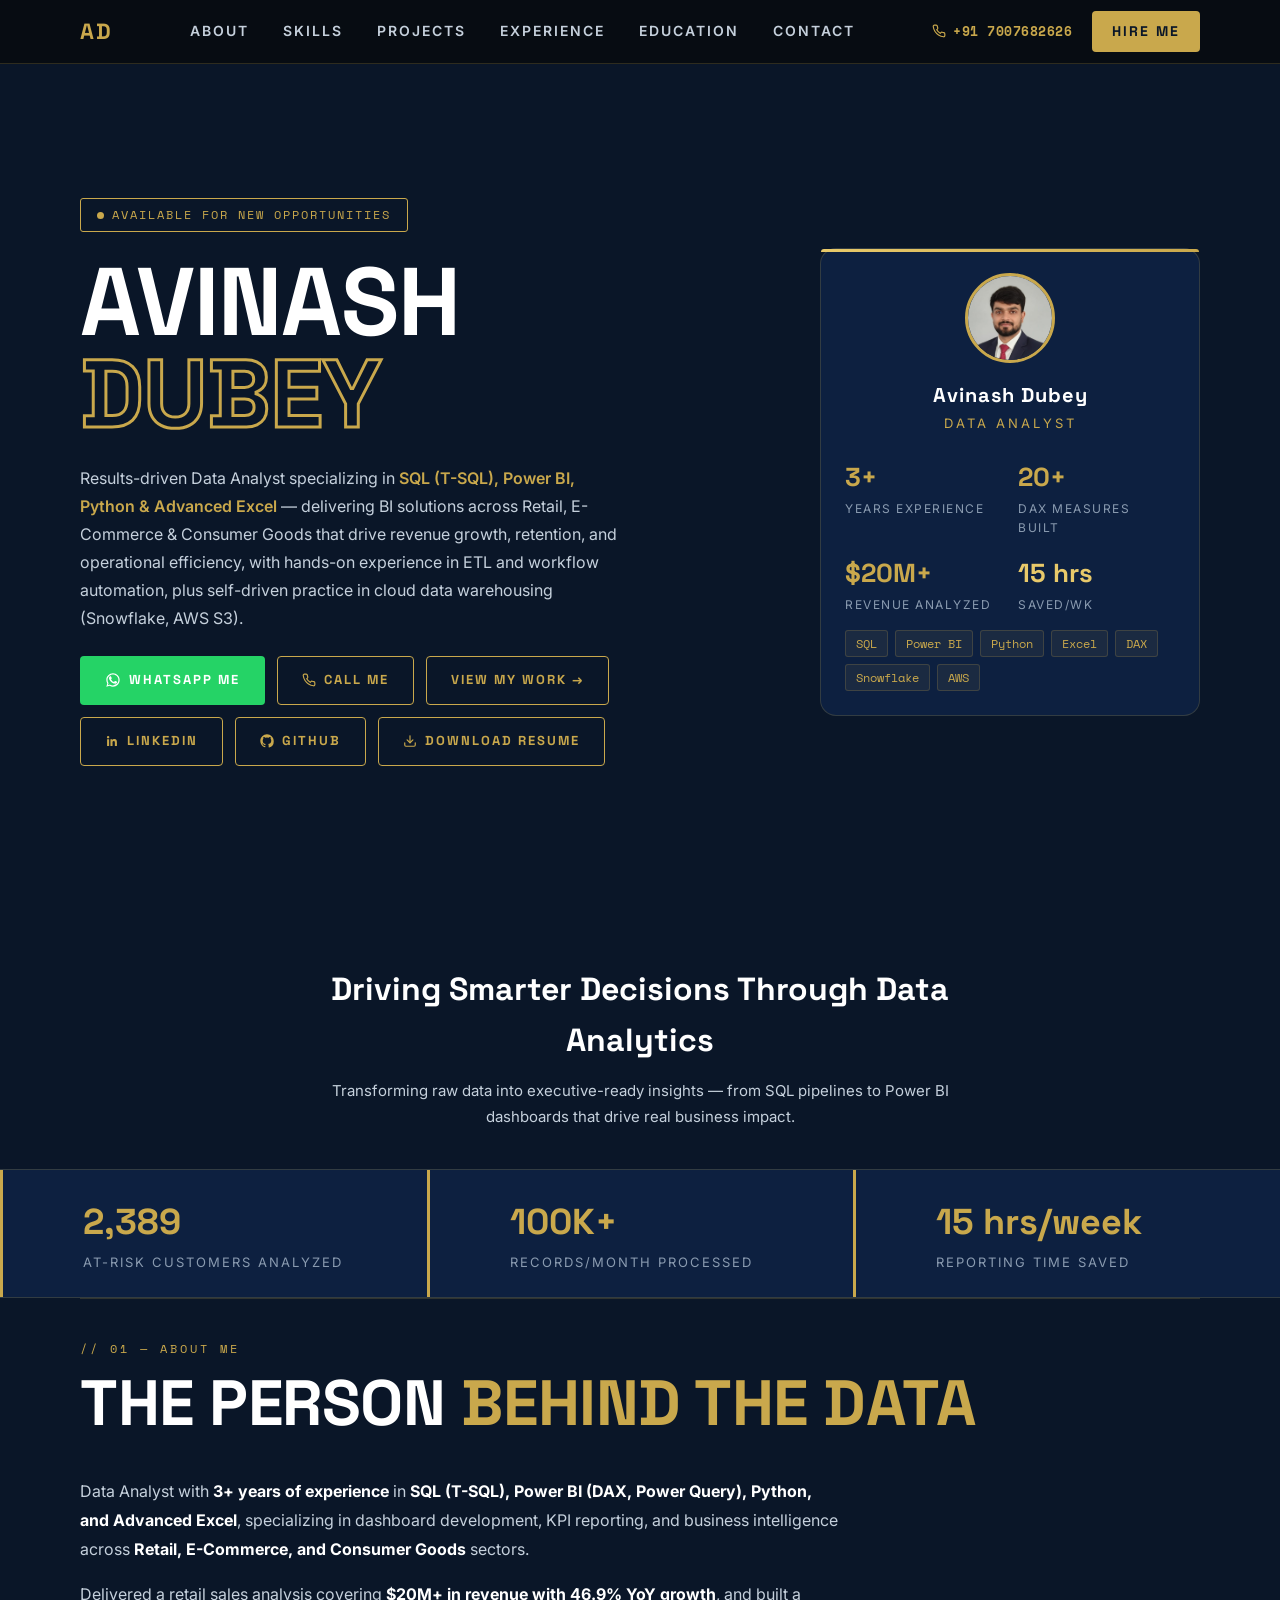
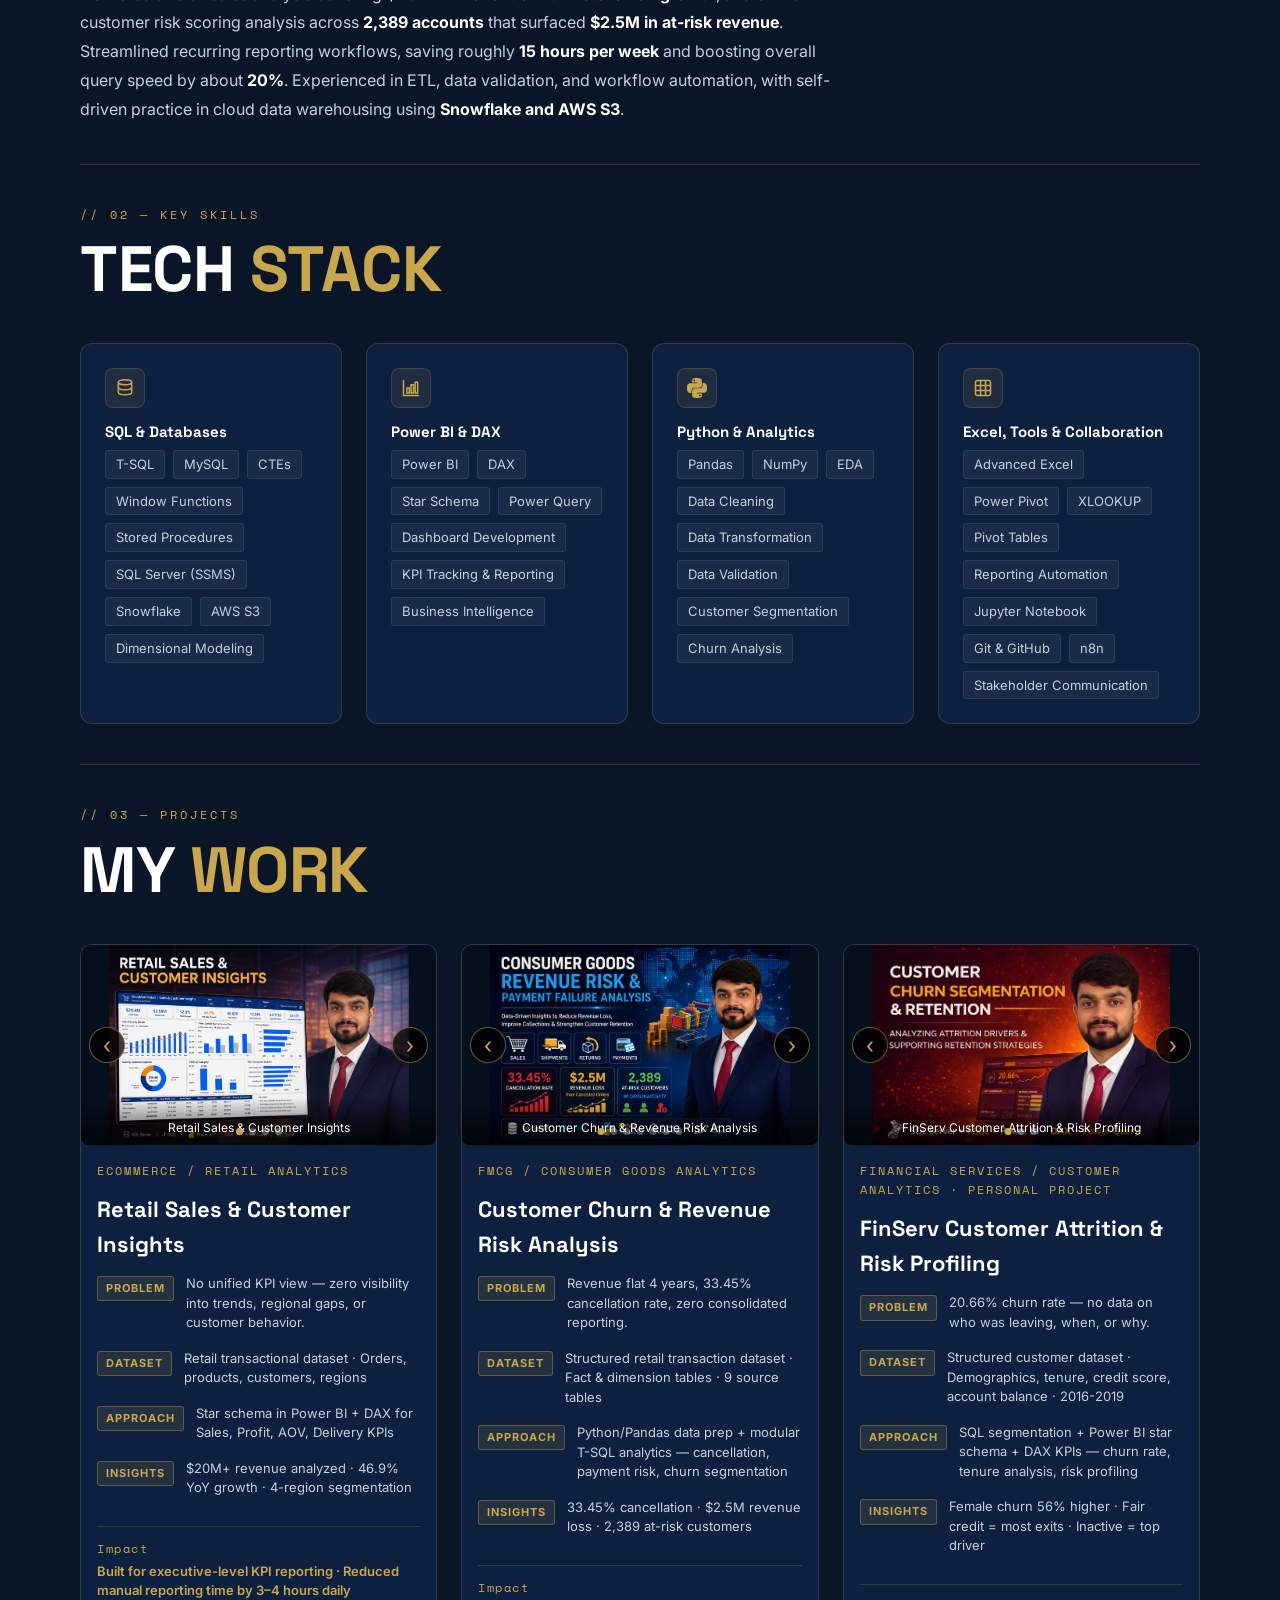
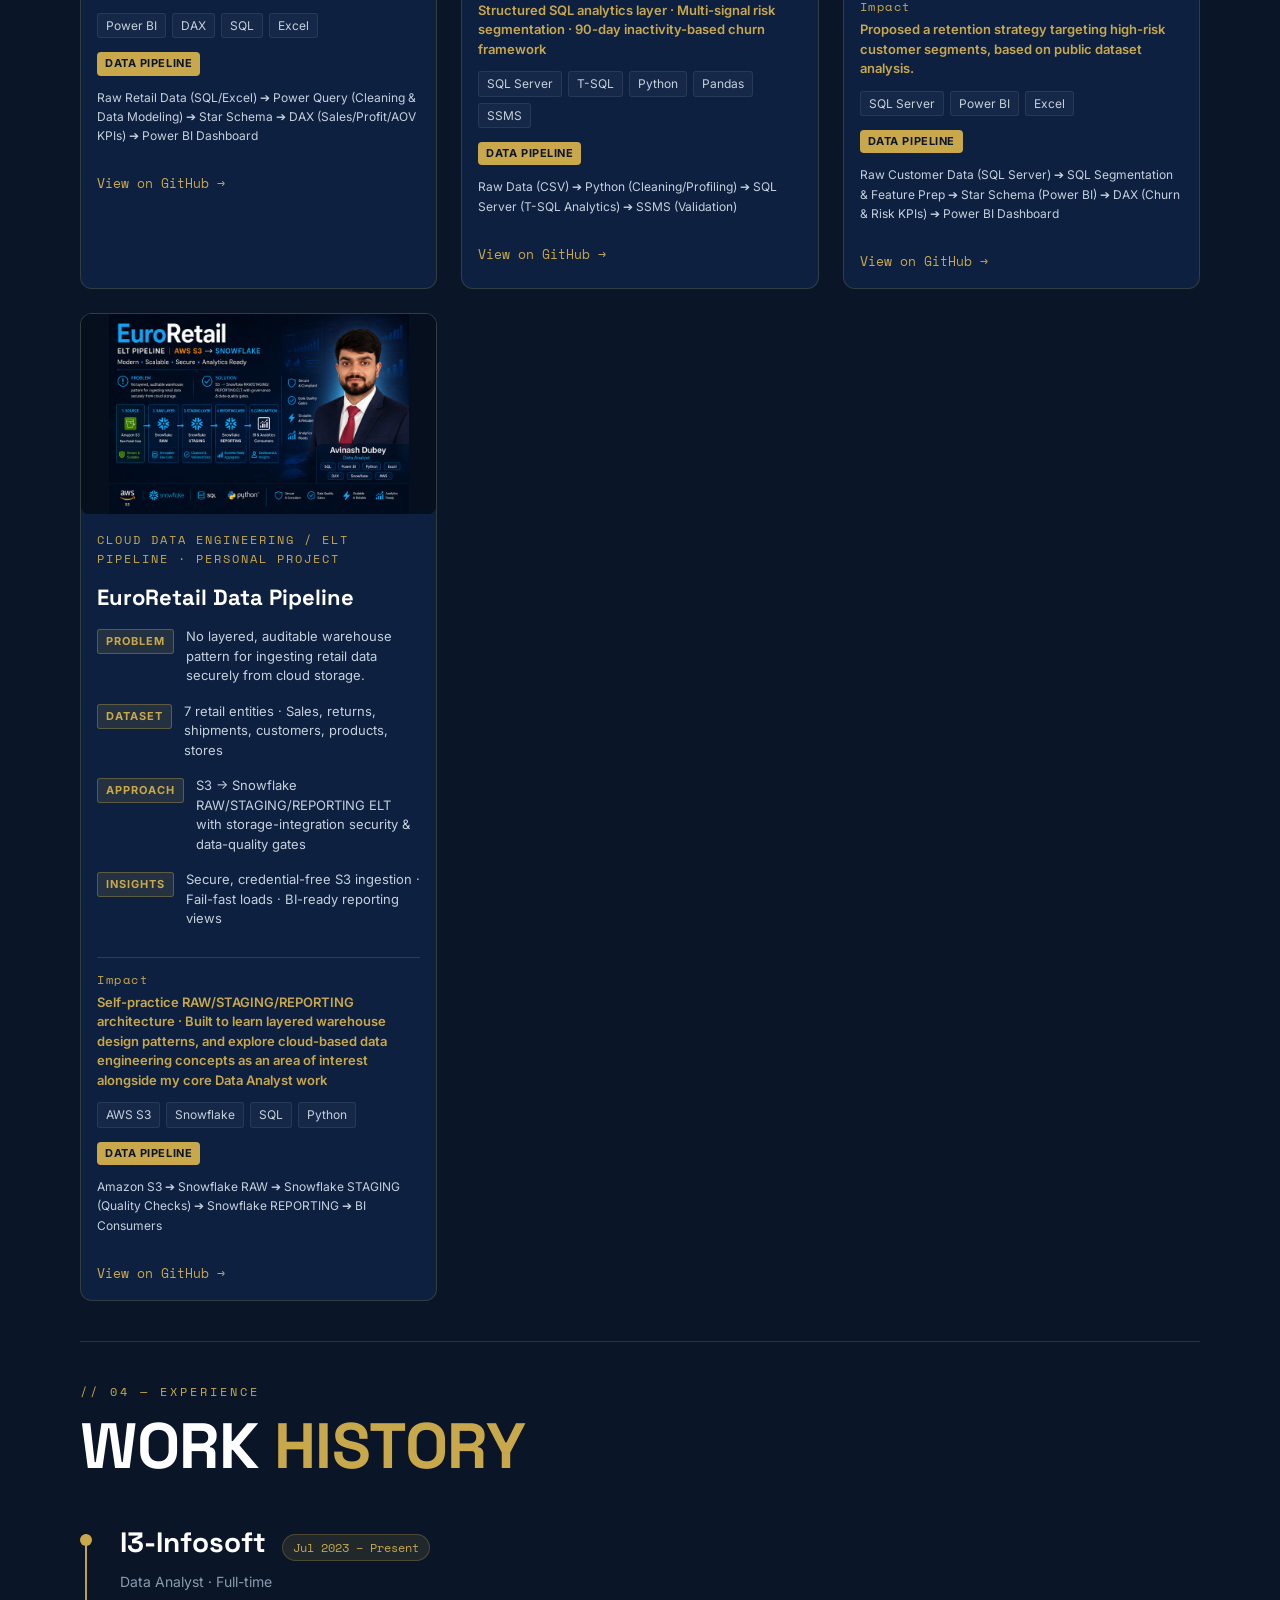
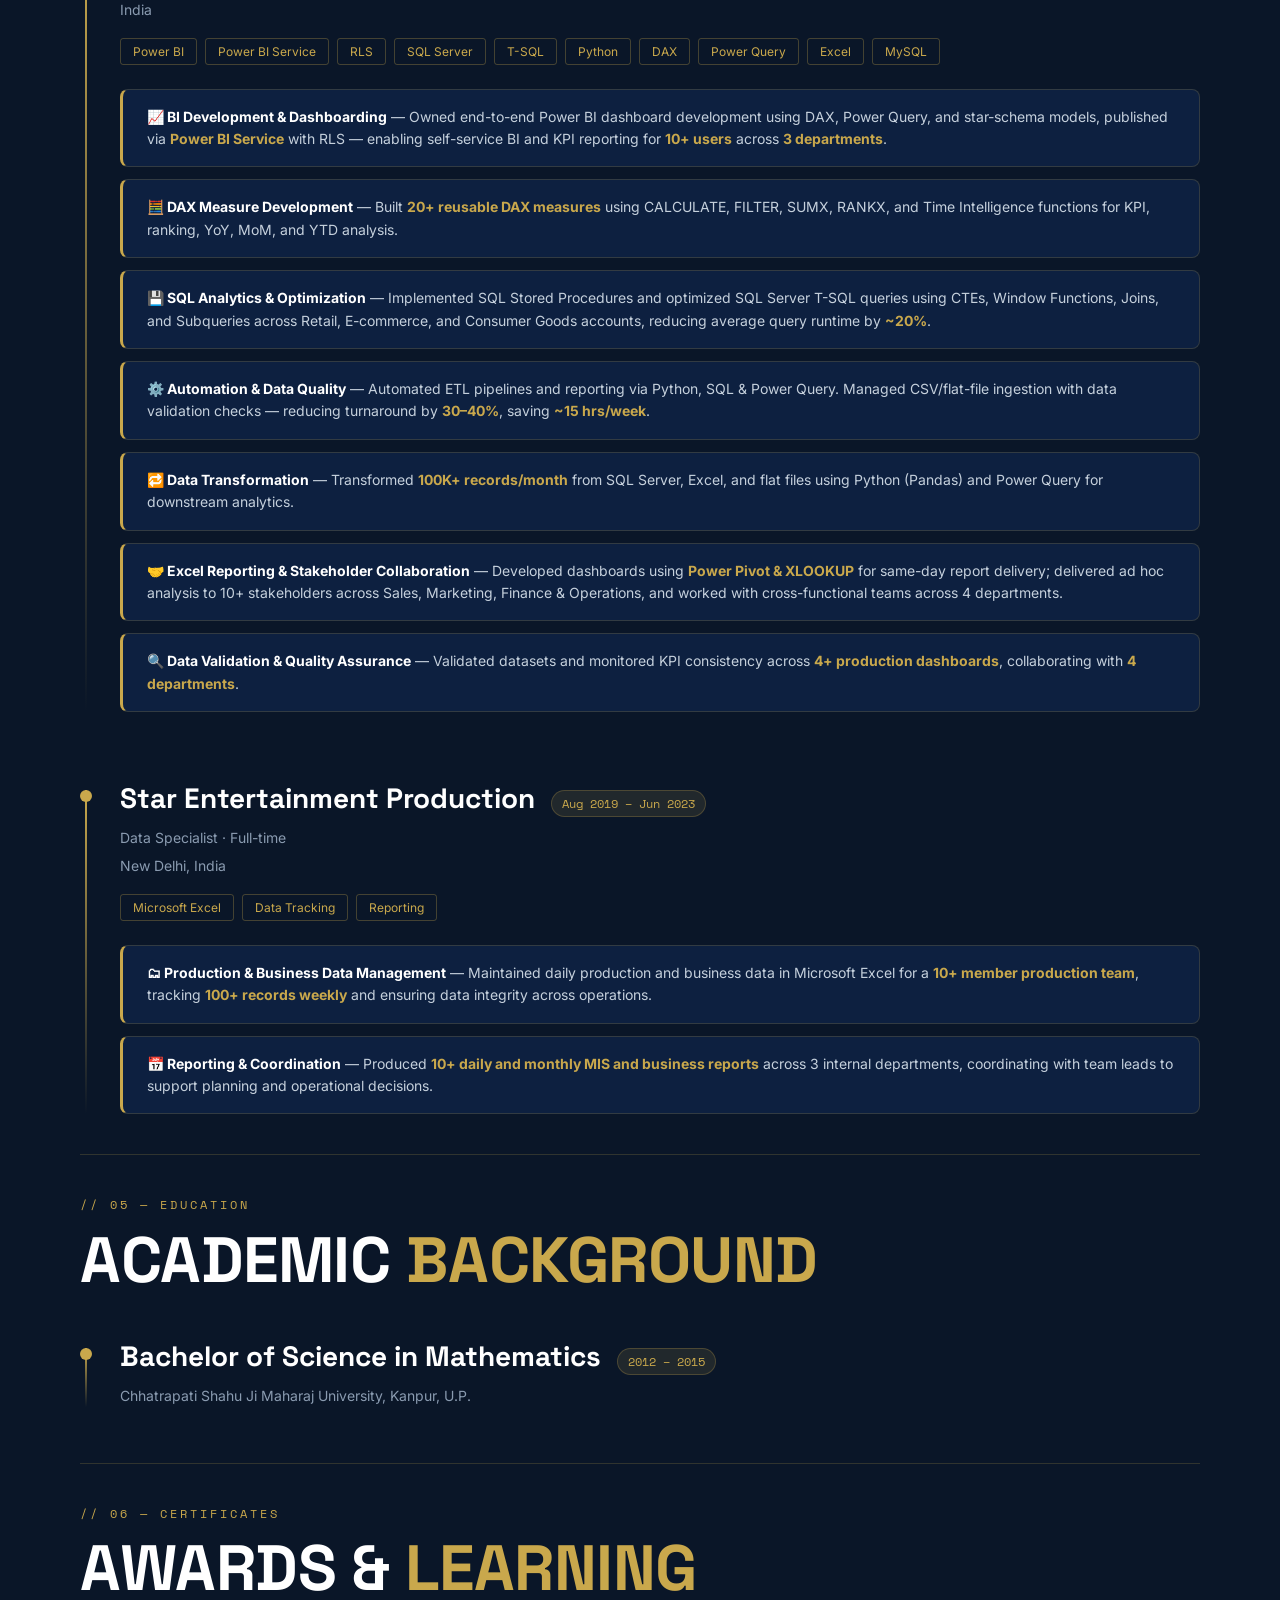
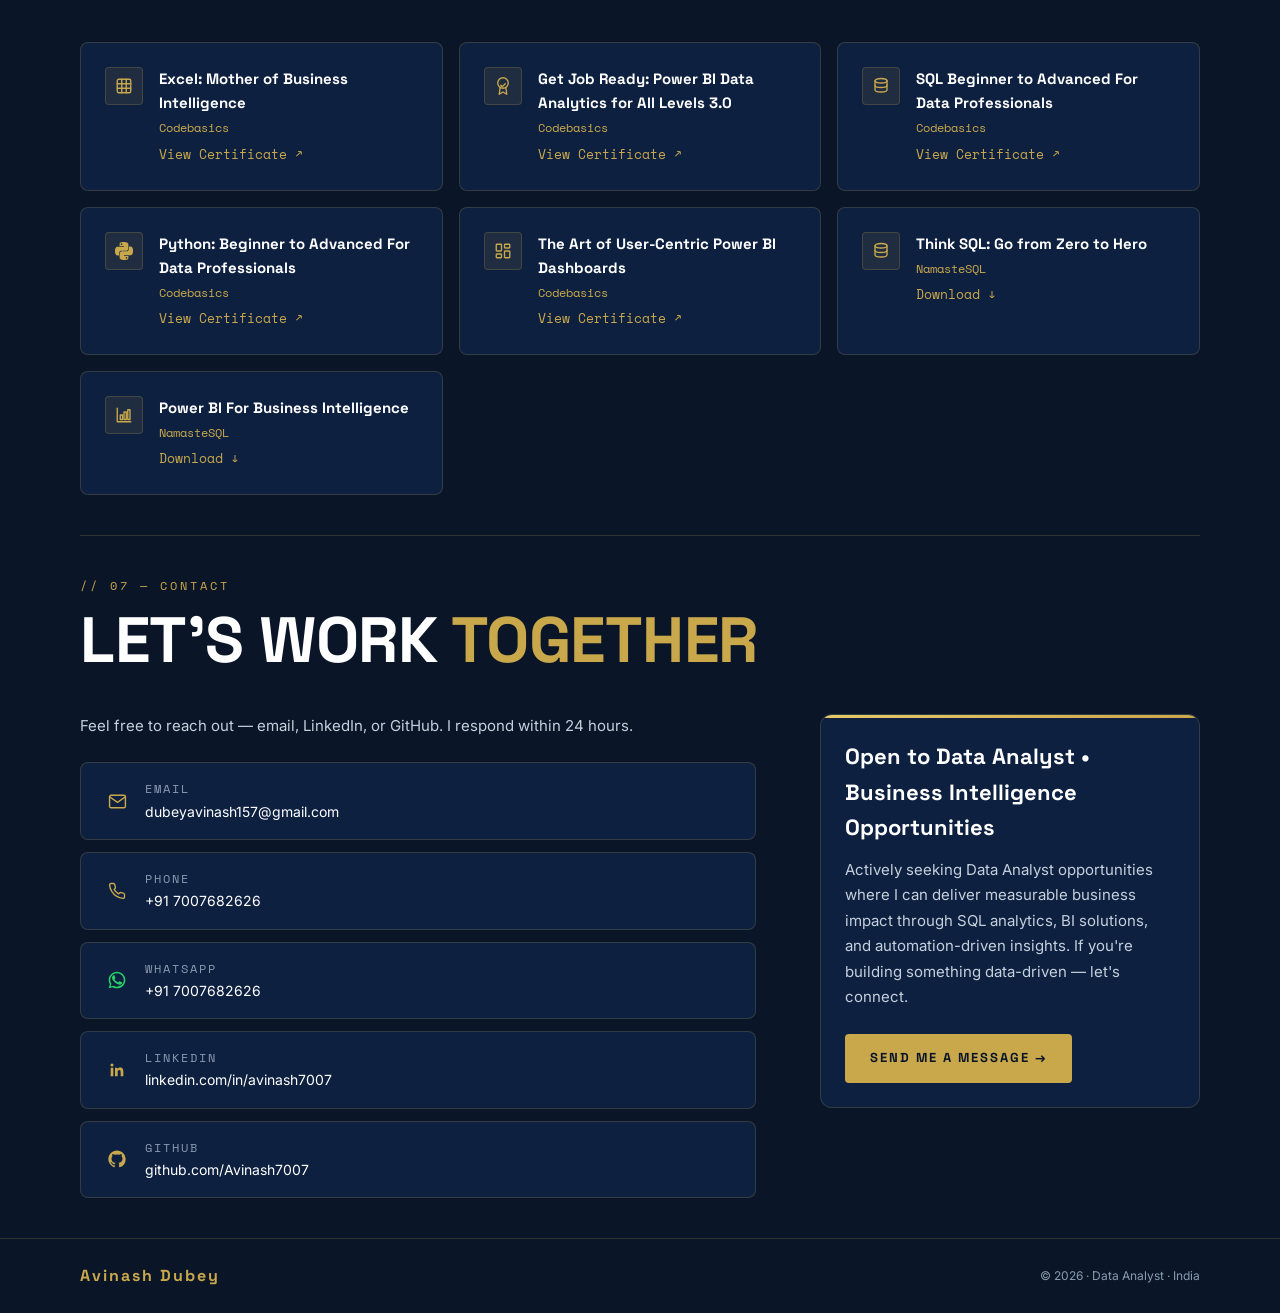
==== commit ec692cca: "Revise impact section in index.html Updated impact description for clarity and specificity." ====
--- a/index.html
+++ b/index.html
@@ -209,7 +209,7 @@
         <div class="proj-row"><span class="pb pb-d">Dataset</span><span class="proj-rt">Structured retail transaction dataset &middot; Fact &amp; dimension tables &middot; 9 source tables</span></div>
         <div class="proj-row"><span class="pb pb-a">Approach</span><span class="proj-rt">Python/Pandas data prep + modular T-SQL analytics — cancellation, payment risk, churn segmentation</span></div>
         <div class="proj-row"><span class="pb pb-i">Insights</span><span class="proj-rt">33.45% cancellation &middot; $2.5M revenue loss &middot; 2,389 at-risk customers</span></div>
-        <div class="proj-imp"><div class="imp-lbl">Impact</div><div class="imp-txt">Structured SQL analytics layer · Cohort &amp; risk segmentation · 12-month inactivity-based churn framework</div></div>
+        <div class="proj-imp"><div class="imp-lbl">Impact</div><div class="imp-txt">Structured SQL analytics layer · Multi-signal risk segmentation · 90-day inactivity-based churn framework</div></div>
         <div class="proj-tools"><span class="ttag">SQL Server</span><span class="ttag">T-SQL</span><span class="ttag">Python</span><span class="ttag">Pandas</span><span class="ttag">SSMS</span></div>
         <div class="proj-pipeline"><span class="pipe-lbl">Data Pipeline</span><span class="pipe-flow">Raw Data (CSV) ➔ Python (Cleaning/Profiling) ➔ SQL Server (T-SQL Analytics) ➔ SSMS (Validation)</span></div>
         <a href="https://github.com/Avinash7007/Consumer_Goods_Revenue_Risk_and_Payment_Failure_Analysis" target="_blank" rel="noopener noreferrer" class="proj-link">View on GitHub &#8594;</a>
